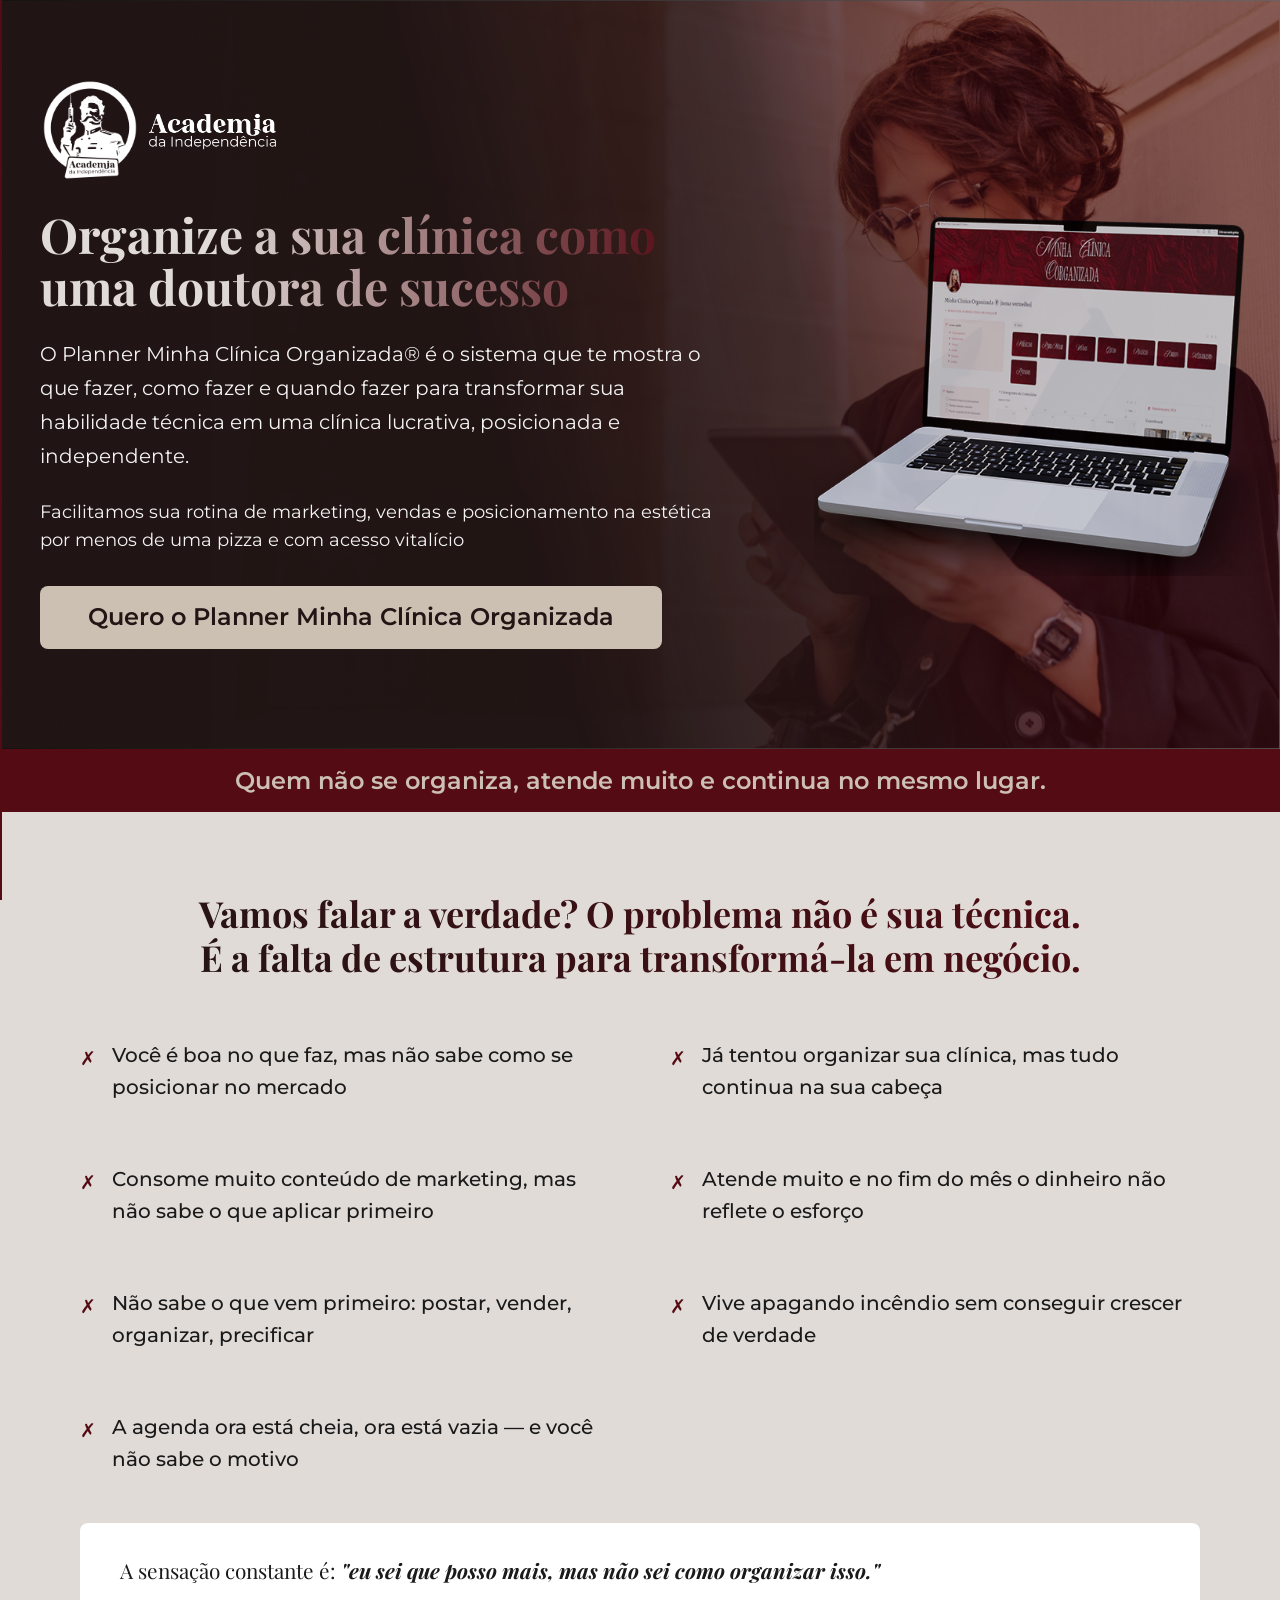
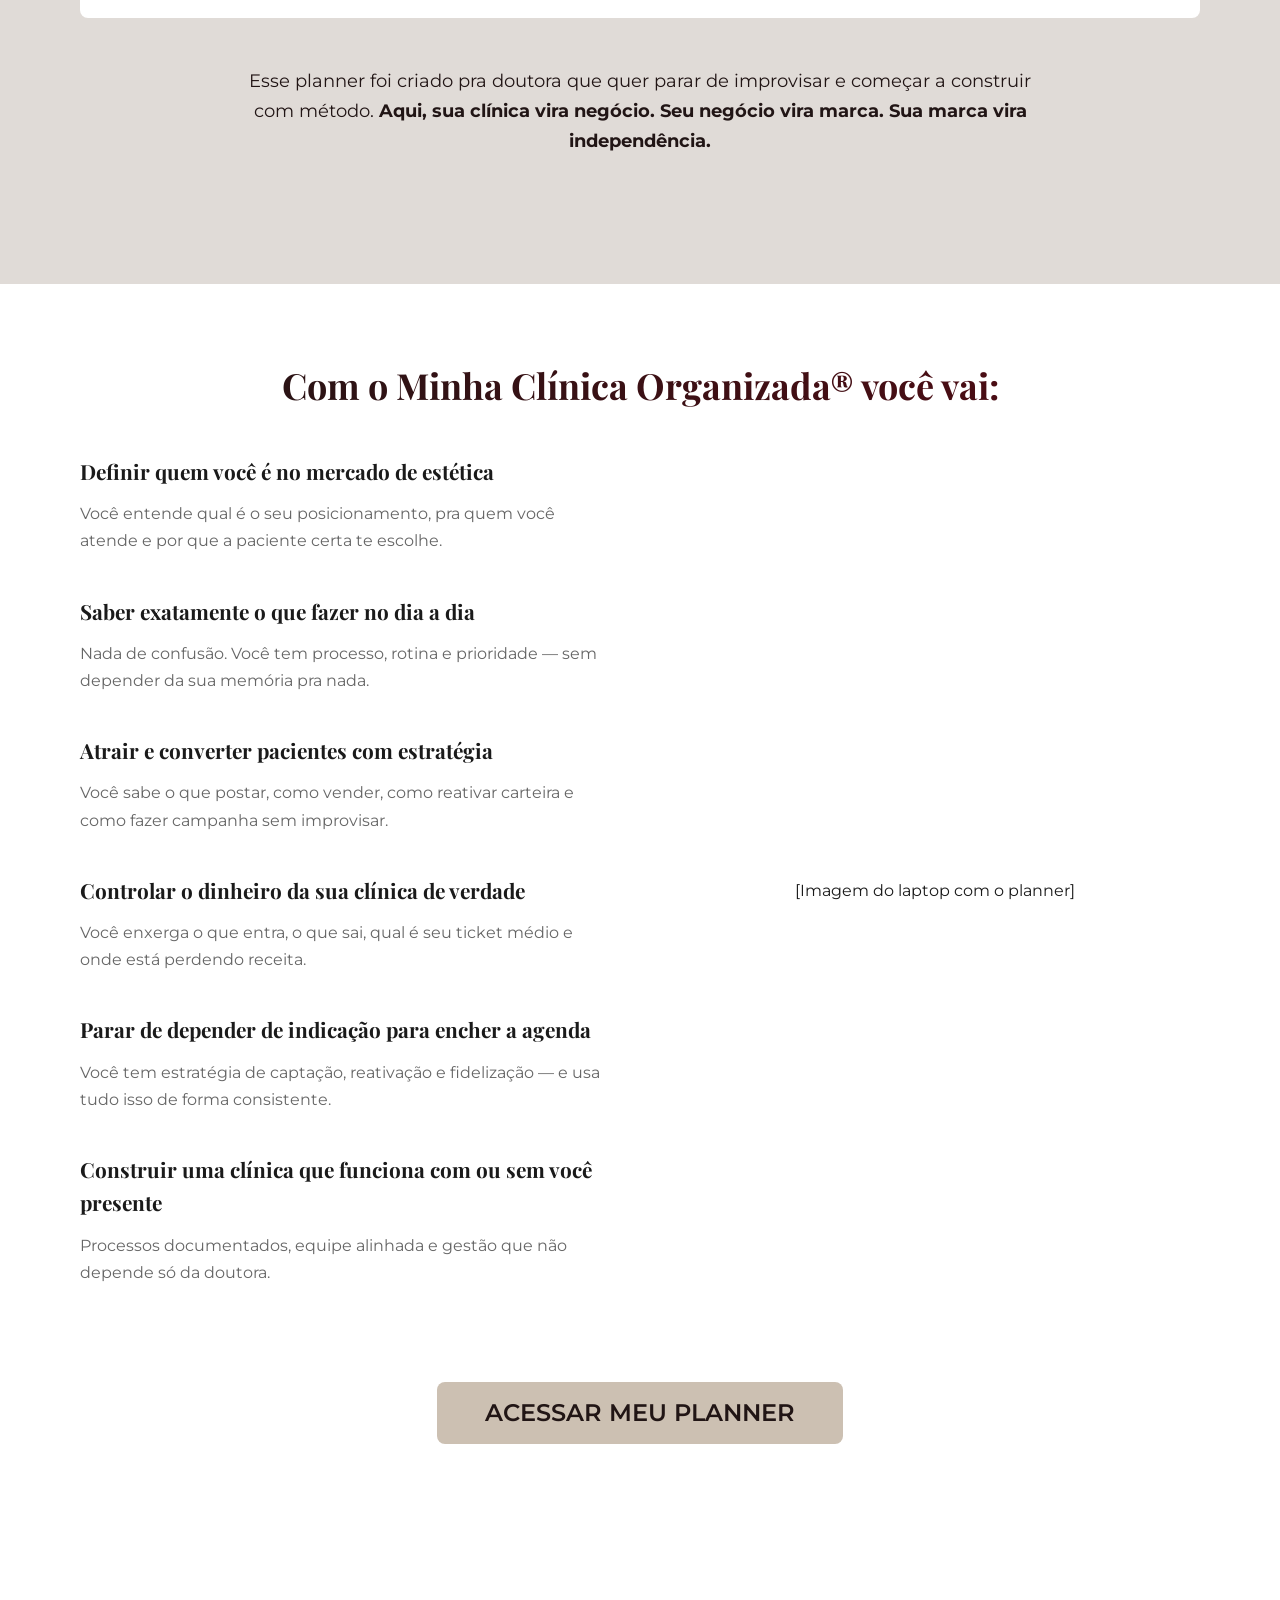
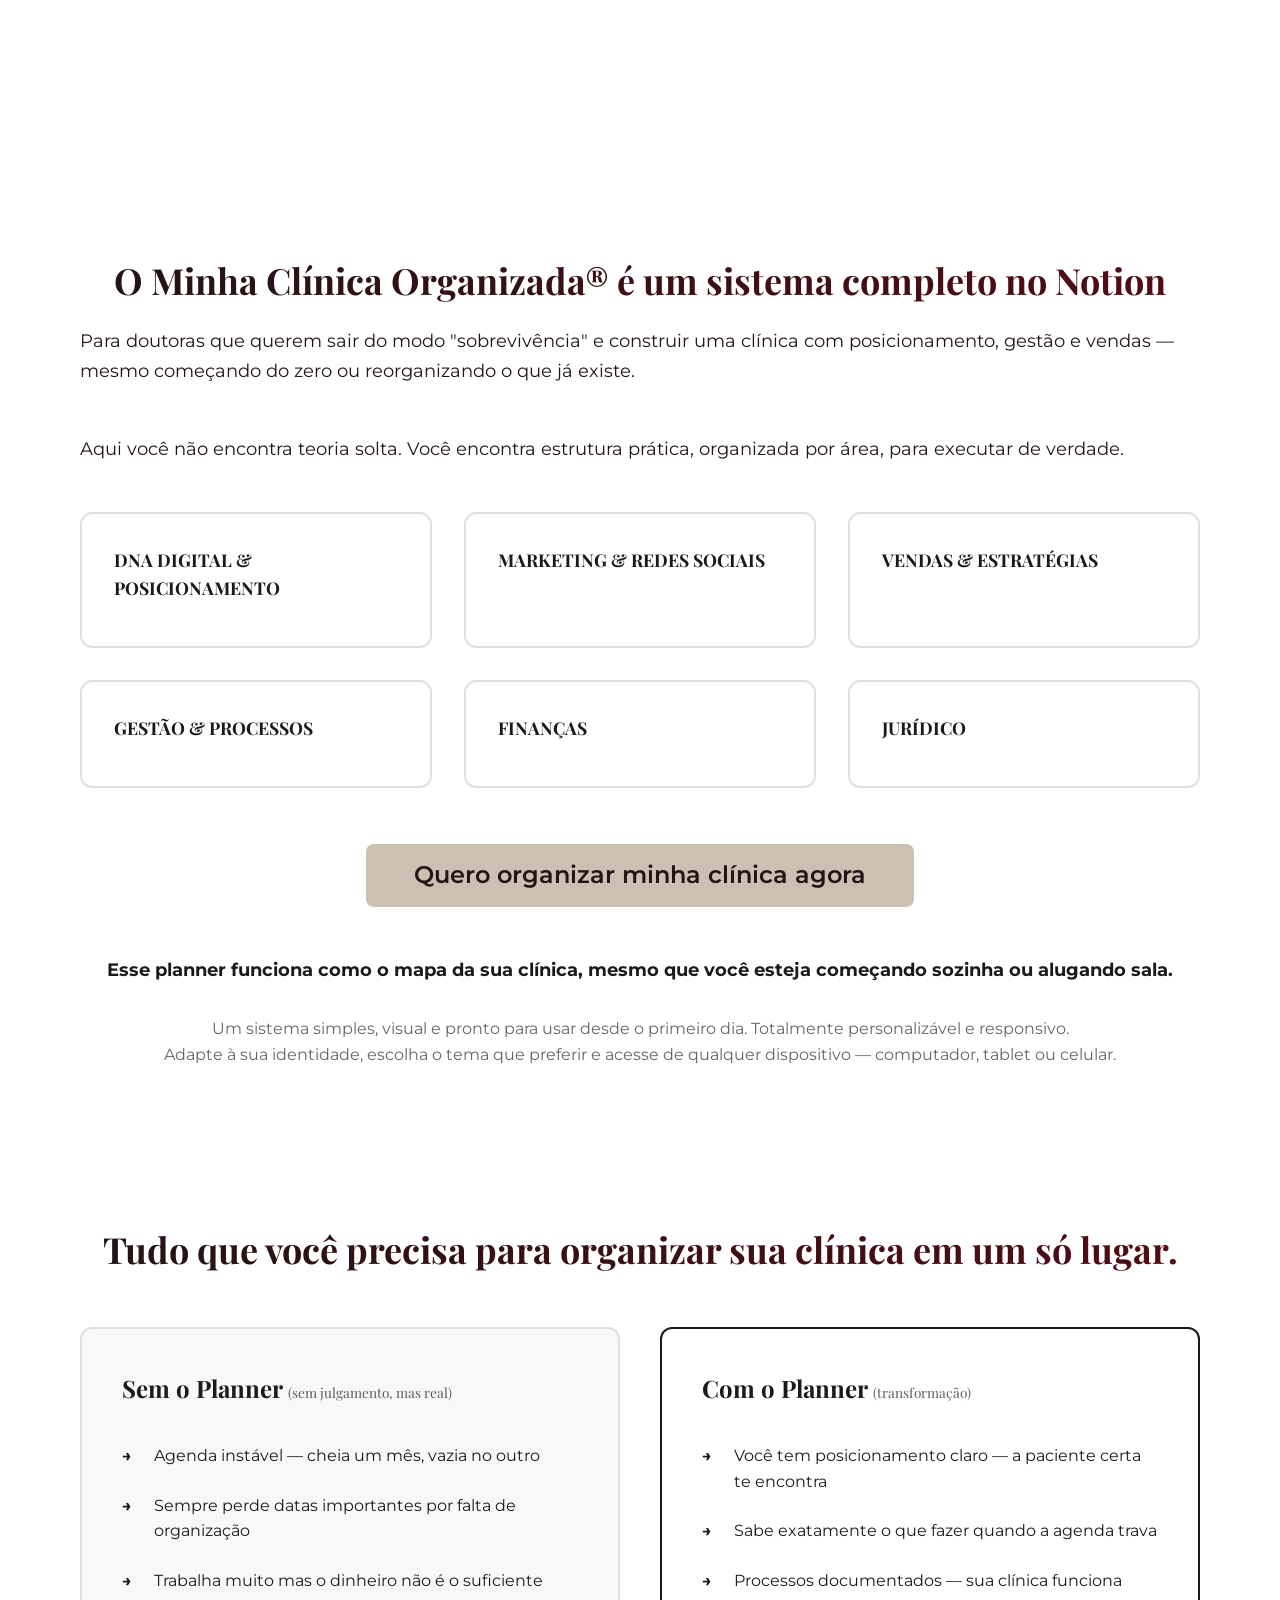
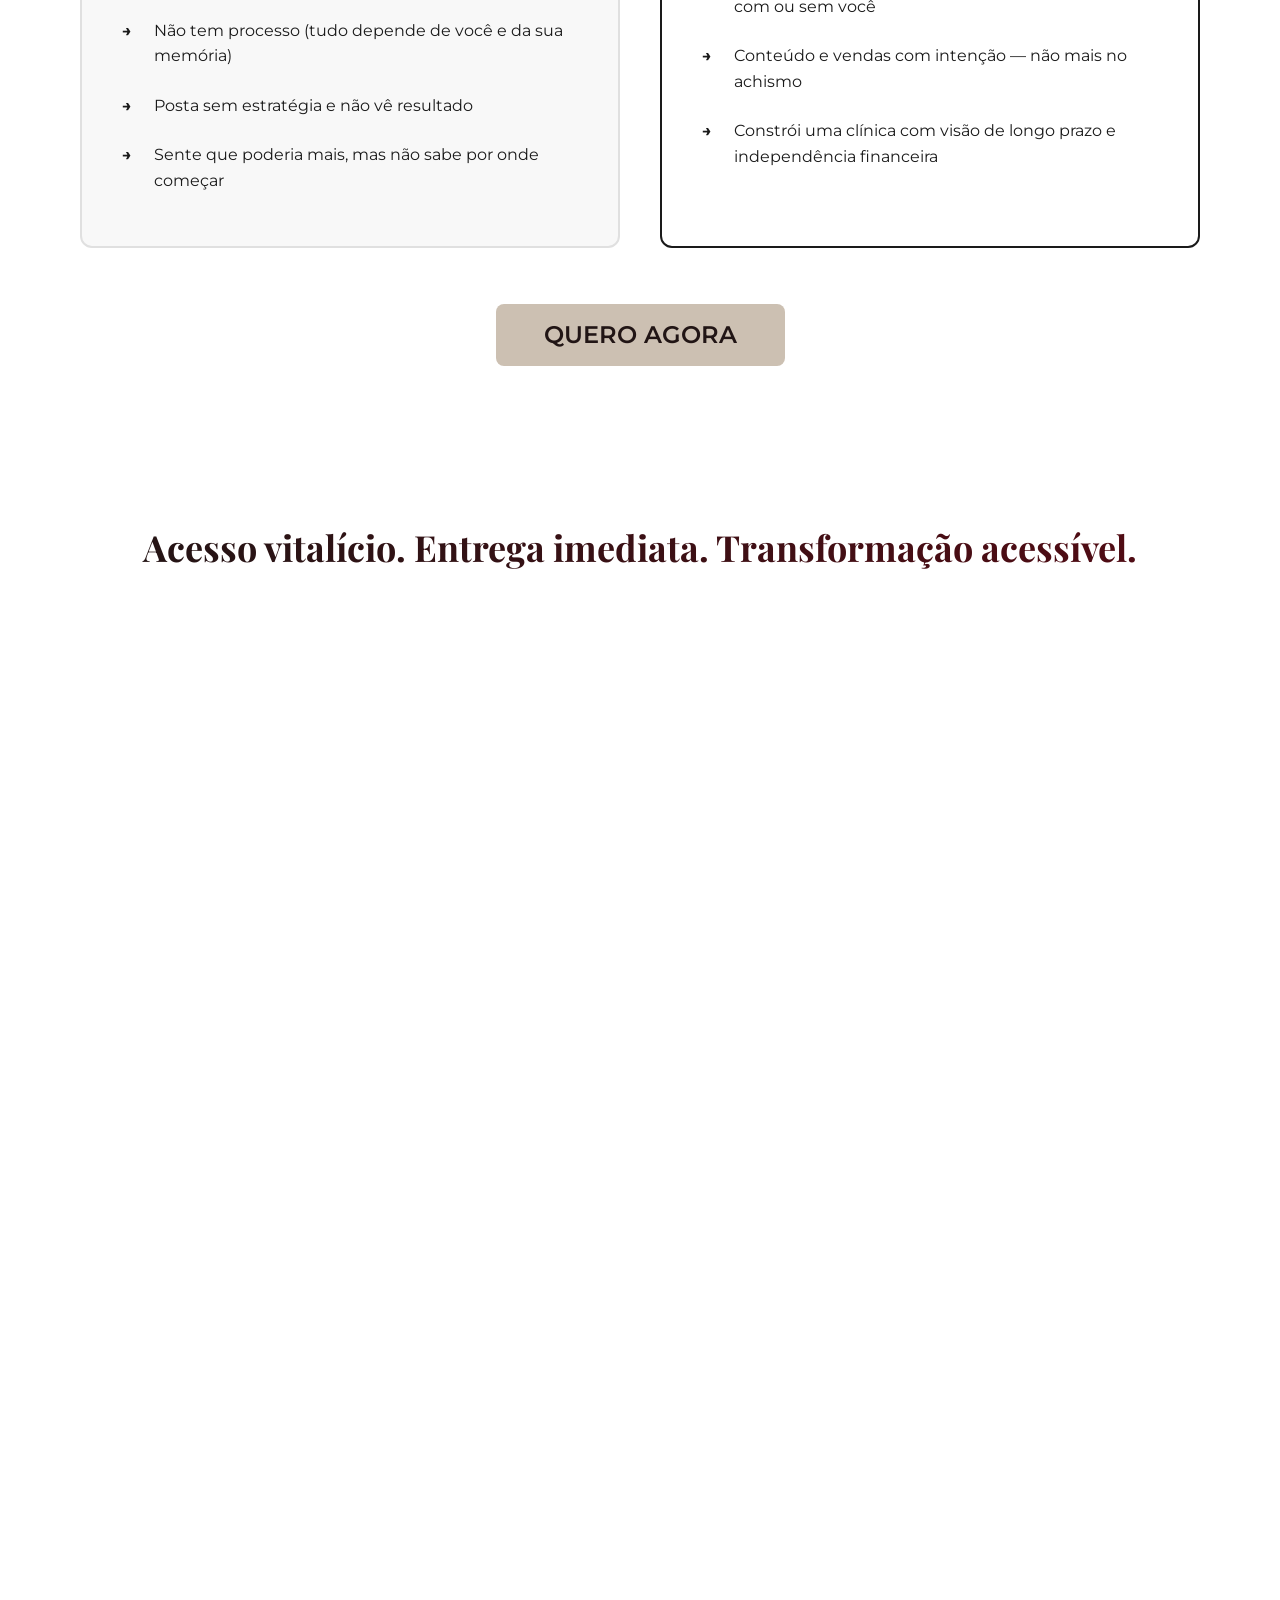
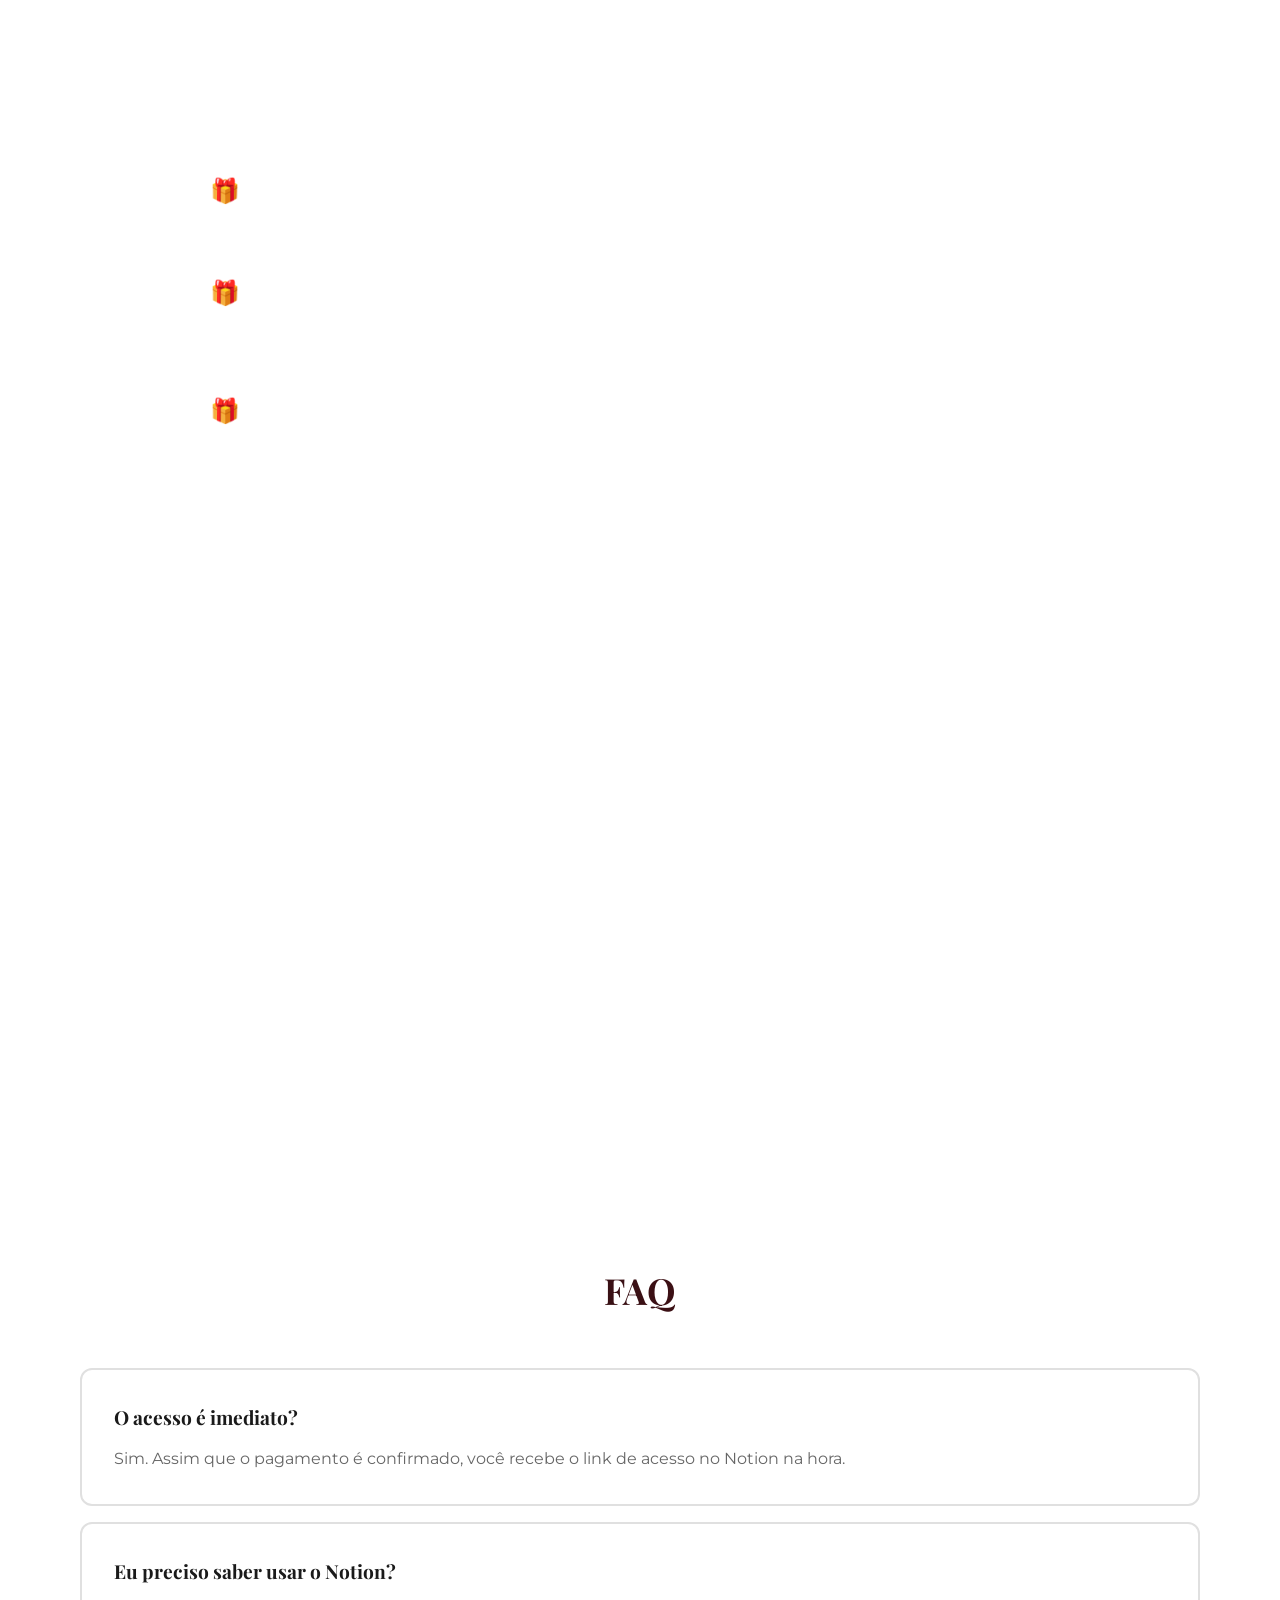
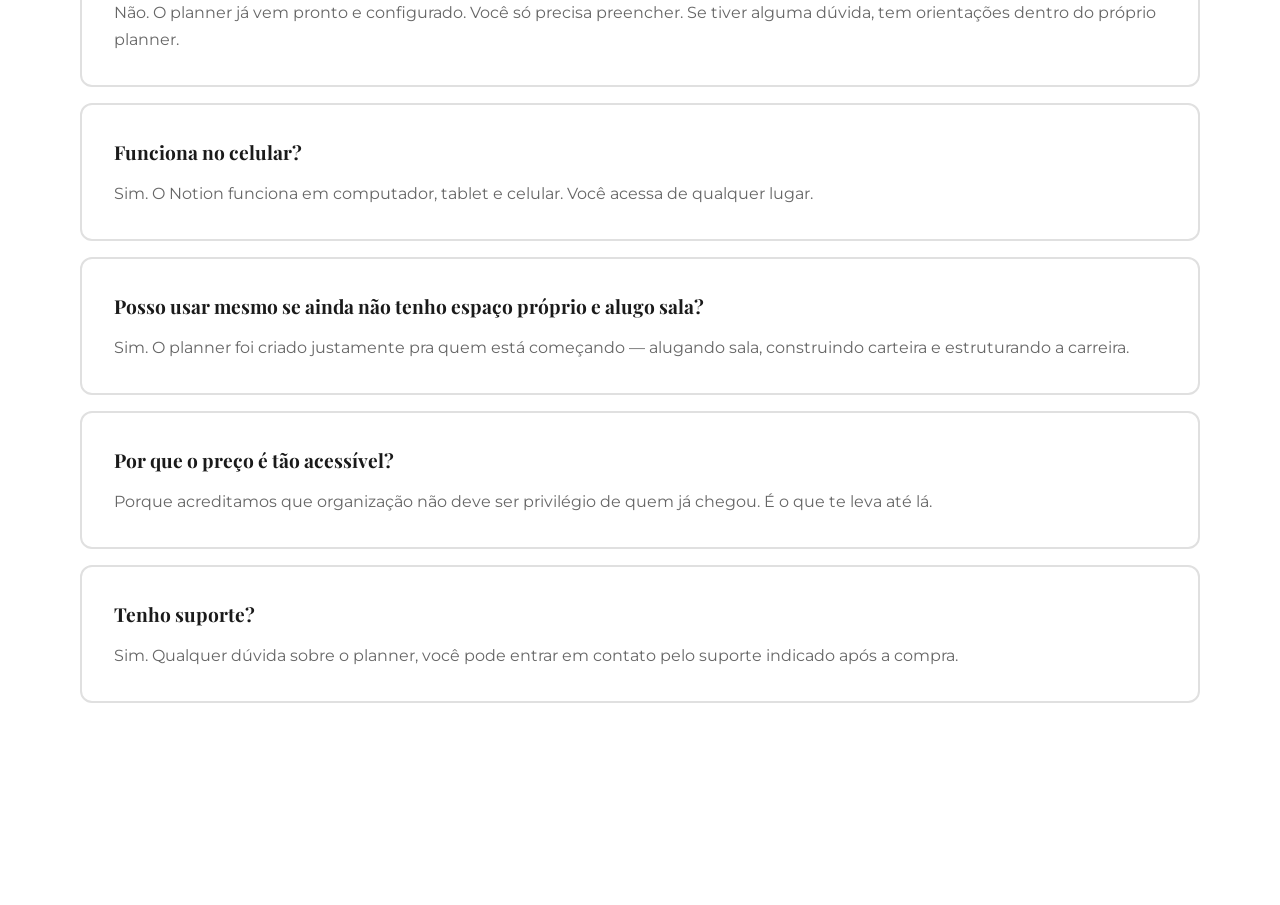
==== minha-clinica-organizada.html @ 472c1f89 "Add files via upload" ====
<!DOCTYPE html>
<html lang="pt-BR">

<head>
    <meta charset="UTF-8">
    <meta name="viewport" content="width=device-width, initial-scale=1.0">
    <title>Minha Clínica Organizada® | Planner Completo para Doutoras</title>
    <link rel="stylesheet" href="style.css">
    <link rel="preconnect" href="https://fonts.googleapis.com">
    <link rel="preconnect" href="https://fonts.gstatic.com" crossorigin>
    <link href="https://fonts.googleapis.com/css2?family=Playfair+Display:wght@400;700;900&family=Montserrat:wght@300;400;500;600;700&display=swap" rel="stylesheet">
</head>

<body>
    <section class="hero">
        <div class="hero-container">
            <div class="hero-content">
                <div class="logo">
                    <img src="assets/logo.png" alt="Academia da Independência" class="logo-image">
                    <img src="assets/logo-tipografia.png" alt="Academia da Independência" class="logo-text">
                </div>
                <h1>Organize a sua clínica como uma doutora de sucesso</h1>
                <p class="hero-subtitle" style:"color: var(--cream);">
                    O Planner Minha Clínica Organizada® é o sistema que te mostra o que fazer, como fazer e quando fazer para transformar sua habilidade técnica em uma clínica lucrativa, posicionada e independente.
                </p>
                <p class="hero-price">Facilitamos sua rotina de marketing, vendas e posicionamento na estética por menos de uma pizza e com acesso vitalício</p>
                <a href="#preco" class="cta-button">Quero o Planner Minha Clínica Organizada</a>
            </div>
            <div class="hero-image">
                <div class="image-placeholder">
                    <img src="assets/mockup-notebook.png" alt="notebook">
                </div>
            </div>
        </div>
    </section>

    <section class="truth-section">
        <h2>Quem não se organiza, atende muito e continua no mesmo lugar.</h2>
    </section>

    <!-- Problems Section -->
    <section class="problems-section">
        <div class="container">
            <h2 class="section-title">Vamos falar a verdade? O problema não é sua técnica. <br> É a falta de estrutura para transformá-la em negócio.</h2>

            <div class="problems-grid">
                <div class="problem-item">
                    <span class="problem-icon">✗</span>
                    <p class="problem-text">Você é boa no que faz, mas não sabe como se posicionar no mercado</p>
                </div>
                <div class="problem-item">
                    <span class="problem-icon">✗</span>
                    <p class="problem-text">Já tentou organizar sua clínica, mas tudo continua na sua cabeça</p>
                </div>
                <div class="problem-item">
                    <span class="problem-icon">✗</span>
                    <p class="problem-text">Consome muito conteúdo de marketing, mas não sabe o que aplicar primeiro</p>
                </div>
                <div class="problem-item">
                    <span class="problem-icon">✗</span>
                    <p class="problem-text">Atende muito e no fim do mês o dinheiro não reflete o esforço</p>
                </div>
                <div class="problem-item">
                    <span class="problem-icon">✗</span>
                    <p class="problem-text">Não sabe o que vem primeiro: postar, vender, organizar, precificar</p>
                </div>
                <div class="problem-item">
                    <span class="problem-icon">✗</span>
                    <p class="problem-text">Vive apagando incêndio sem conseguir crescer de verdade</p>
                </div>
                <div class="problem-item">
                    <span class="problem-icon">✗</span>
                    <p class="problem-text">A agenda ora está cheia, ora está vazia — e você não sabe o motivo</p>
                </div>
            </div>

            <div class="highlight-box">
                <p>A sensação constante é: <span class="highlight-text">"eu sei que posso mais, mas não sei como organizar isso."</span></p>
            </div>

            <p class="section-intro" style="margin-top: 48px; text-align: center; max-width: 800px; margin-left: auto; margin-right: auto;">
                Esse planner foi criado pra doutora que quer parar de improvisar e começar a construir com método. <strong>Aqui, sua clínica vira negócio. Seu negócio vira marca. Sua marca vira independência.</strong>
            </p>
        </div>
    </section>

    <!-- Benefits Section -->
    <section class="benefits-section">
        <div class="container">
            <h2 class="section-title">Com o Minha Clínica Organizada® você vai:</h2>

            <div class="benefits-grid">
                <div>
                    <div class="benefit-item">
                        <h3 class="benefit-title">Definir quem você é no mercado de estética</h3>
                        <p class="benefit-desc">Você entende qual é o seu posicionamento, pra quem você atende e por que a paciente certa te escolhe.</p>
                    </div>

                    <div class="benefit-item">
                        <h3 class="benefit-title">Saber exatamente o que fazer no dia a dia</h3>
                        <p class="benefit-desc">Nada de confusão. Você tem processo, rotina e prioridade — sem depender da sua memória pra nada.</p>
                    </div>

                    <div class="benefit-item">
                        <h3 class="benefit-title">Atrair e converter pacientes com estratégia</h3>
                        <p class="benefit-desc">Você sabe o que postar, como vender, como reativar carteira e como fazer campanha sem improvisar.</p>
                    </div>

                    <div class="benefit-item">
                        <h3 class="benefit-title">Controlar o dinheiro da sua clínica de verdade</h3>
                        <p class="benefit-desc">Você enxerga o que entra, o que sai, qual é seu ticket médio e onde está perdendo receita.</p>
                    </div>

                    <div class="benefit-item">
                        <h3 class="benefit-title">Parar de depender de indicação para encher a agenda</h3>
                        <p class="benefit-desc">Você tem estratégia de captação, reativação e fidelização — e usa tudo isso de forma consistente.</p>
                    </div>

                    <div class="benefit-item">
                        <h3 class="benefit-title">Construir uma clínica que funciona com ou sem você presente</h3>
                        <p class="benefit-desc">Processos documentados, equipe alinhada e gestão que não depende só da doutora.</p>
                    </div>
                </div>

                <div class="benefits-image">
                    <div class="image-placeholder">
                        [Imagem do laptop com o planner]
                    </div>
                </div>
            </div>

            <div style="text-align: center; margin-top: 56px;">
                <a href="#preco" class="cta-button">ACESSAR MEU PLANNER</a>
            </div>
        </div>
    </section>

    <!-- Quote Section -->
    <section class="quote-section">
        <h3><strong>Ideia sem organização não vira negócio. Vira frustração.</strong><br>Técnica sem posicionamento não vira autoridade. Vira commoditie.</h3>
    </section>

    <!-- System Section -->
    <section class="system-section">
        <div class="container">
            <h2 class="section-title">O Minha Clínica Organizada® é um sistema completo no Notion</h2>
            <p class="section-intro">
                Para doutoras que querem sair do modo "sobrevivência" e construir uma clínica com posicionamento, gestão e vendas — mesmo começando do zero ou reorganizando o que já existe.
            </p>
            <p class="section-intro">
                Aqui você não encontra teoria solta. Você encontra estrutura prática, organizada por área, para executar de verdade.
            </p>

            <div class="system-grid">
                <div class="system-card">
                    <h4>DNA DIGITAL & POSICIONAMENTO</h4>
                </div>
                <div class="system-card">
                    <h4>MARKETING & REDES SOCIAIS</h4>
                </div>
                <div class="system-card">
                    <h4>VENDAS & ESTRATÉGIAS</h4>
                </div>
                <div class="system-card">
                    <h4>GESTÃO & PROCESSOS</h4>
                </div>
                <div class="system-card">
                    <h4>FINANÇAS</h4>
                </div>
                <div class="system-card">
                    <h4>JURÍDICO</h4>
                </div>
            </div>

            <div style="text-align: center; margin-top: 56px;">
                <a href="#preco" class="cta-button">Quero organizar minha clínica agora</a>
            </div>

            <p style="text-align: center; margin-top: 48px; font-size: 1.1rem; line-height: 1.7;">
                <strong>Esse planner funciona como o mapa da sua clínica, mesmo que você esteja começando sozinha ou alugando sala.</strong>
            </p>

            <p style="text-align: center; margin-top: 32px; font-size: 1rem; color: var(--text-muted);">
                Um sistema simples, visual e pronto para usar desde o primeiro dia. Totalmente personalizável e responsivo.<br>
                Adapte à sua identidade, escolha o tema que preferir e acesse de qualquer dispositivo — computador, tablet ou celular.
            </p>
        </div>
    </section>

    <!-- Comparison Section -->
    <section class="comparison-section">
        <div class="container">
            <h2 class="section-title" style="text-align: center; margin-bottom: 56px;">Tudo que você precisa para organizar sua clínica em um só lugar.</h2>

            <div class="comparison-grid">
                <div class="comparison-card without">
                    <h3 class="comparison-title">Sem o Planner <small>(sem julgamento, mas real)</small></h3>
                    <ul class="comparison-list">
                        <li>Agenda instável — cheia um mês, vazia no outro</li>
                        <li>Sempre perde datas importantes por falta de organização</li>
                        <li>Trabalha muito mas o dinheiro não é o suficiente</li>
                        <li>Não tem processo (tudo depende de você e da sua memória)</li>
                        <li>Posta sem estratégia e não vê resultado</li>
                        <li>Sente que poderia mais, mas não sabe por onde começar</li>
                    </ul>
                </div>

                <div class="comparison-card with">
                    <h3 class="comparison-title">Com o Planner <small>(transformação)</small></h3>
                    <ul class="comparison-list">
                        <li>Você tem posicionamento claro — a paciente certa te encontra</li>
                        <li>Sabe exatamente o que fazer quando a agenda trava</li>
                        <li>Processos documentados — sua clínica funciona com ou sem você</li>
                        <li>Conteúdo e vendas com intenção — não mais no achismo</li>
                        <li>Constrói uma clínica com visão de longo prazo e independência financeira</li>
                    </ul>
                </div>
            </div>

            <div style="text-align: center; margin-top: 56px;">
                <a href="#preco" class="cta-button">QUERO AGORA</a>
            </div>
        </div>
    </section>

    <!-- Included Section -->
    <section class="included-section">
        <div class="container">
            <h2 class="section-title">Acesso vitalício. Entrega imediata. Transformação acessível.</h2>
            <p style="text-align: center; margin-bottom: 56px; font-size: 1.1rem; opacity: 0.95;">
                Com o Minha Clínica Organizada®, você leva um sistema completo no Notion para organizar sua clínica do zero — ou reorganizar o que já existe mas funciona no improviso — sem precisar fazer vários cursos ou usar mil ferramentas diferentes.
            </p>

            <div class="included-list">
                <div class="included-item">
                    <span class="included-check">✓</span>
                    <p class="included-text">Um método passo a passo para construir o DNA da sua marca como doutora</p>
                </div>
                <div class="included-item">
                    <span class="included-check">✓</span>
                    <p class="included-text">Estratégias de marketing e vendas específicas para clínicas de estética</p>
                </div>
                <div class="included-item">
                    <span class="included-check">✓</span>
                    <p class="included-text">Processo completo de atendimento — do primeiro contato ao pós-procedimento</p>
                </div>
                <div class="included-item">
                    <span class="included-check">✓</span>
                    <p class="included-text">Planejamento de conteúdo e campanhas sazonais com o calendário anual</p>
                </div>
                <div class="included-item">
                    <span class="included-check">✓</span>
                    <p class="included-text">Controle financeiro sem planilha complicada</p>
                </div>
                <div class="included-item">
                    <span class="included-check">✓</span>
                    <p class="included-text">Base de pacientes organizada para reativação e fidelização constante</p>
                </div>
                <div class="included-item">
                    <span class="included-check">✓</span>
                    <p class="included-text">Estrutura jurídica — documentos, licenças e termos que toda clínica precisa</p>
                </div>
                <div class="included-item">
                    <span class="included-check">✓</span>
                    <p class="included-text">Um sistema que te mostra o que fazer, como fazer e quando fazer</p>
                </div>
            </div>

            <div class="bonus-section">
                <h3 class="bonus-title">E ainda...</h3>
                <div class="included-list">
                    <div class="included-item">
                        <span class="included-check">🎁</span>
                        <p class="included-text"><strong>Bônus — Campanhas sazonais de vendas para clínicas</strong></p>
                    </div>
                    <div class="included-item">
                        <span class="included-check">🎁</span>
                        <p class="included-text"><strong>Bônus — Guia de Ações de Vendas para Clínica</strong> - estratégias prontas pra quando a agenda travar e você precisar de agendamento rápido.</p>
                    </div>
                    <div class="included-item">
                        <span class="included-check">🎁</span>
                        <p class="included-text"><strong>Bônus - Script de Vendas para Secretária</strong> - Como conduzir do atendimento ao agendamento e estratégias de follow up</p>
                    </div>
                </div>
            </div>

            <p style="text-align: center; margin-top: 56px; font-size: 1.2rem; font-weight: 600;">
                Tudo isso por menos do que um procedimento que você realiza toda semana.
            </p>
        </div>
    </section>

    <!-- Pricing Section -->
    <section class="pricing-section" id="preco">
        <div class="container">
            <p class="price-old">De R$597</p>
            <div class="price-installment">Por apenas</div>
            <div class="price-new">12x de R$6,41</div>
            <div class="price-installment">ou R$77,00 à vista</div>

            <a href="#" class="cta-button" style="background: white; color: var(--rose); border-color: white;">→ Quero organizar minha clínica agora</a>

            <p class="price-note">Sem mensalidade. Acesso imediato.</p>
        </div>
    </section>

    <!-- FAQ Section -->
    <section class="faq-section">
        <div class="container">
            <h2 class="section-title" style="text-align: center; margin-bottom: 56px;">FAQ</h2>

            <div class="faq-item">
                <h4 class="faq-question">O acesso é imediato?</h4>
                <p class="faq-answer">Sim. Assim que o pagamento é confirmado, você recebe o link de acesso no Notion na hora.</p>
            </div>

            <div class="faq-item">
                <h4 class="faq-question">Eu preciso saber usar o Notion?</h4>
                <p class="faq-answer">Não. O planner já vem pronto e configurado. Você só precisa preencher. Se tiver alguma dúvida, tem orientações dentro do próprio planner.</p>
            </div>

            <div class="faq-item">
                <h4 class="faq-question">Funciona no celular?</h4>
                <p class="faq-answer">Sim. O Notion funciona em computador, tablet e celular. Você acessa de qualquer lugar.</p>
            </div>

            <div class="faq-item">
                <h4 class="faq-question">Posso usar mesmo se ainda não tenho espaço próprio e alugo sala?</h4>
                <p class="faq-answer">Sim. O planner foi criado justamente pra quem está começando — alugando sala, construindo carteira e estruturando a carreira.</p>
            </div>

            <div class="faq-item">
                <h4 class="faq-question">Por que o preço é tão acessível?</h4>
                <p class="faq-answer">Porque acreditamos que organização não deve ser privilégio de quem já chegou. É o que te leva até lá.</p>
            </div>

            <div class="faq-item">
                <h4 class="faq-question">Tenho suporte?</h4>
                <p class="faq-answer">Sim. Qualquer dúvida sobre o planner, você pode entrar em contato pelo suporte indicado após a compra.</p>
            </div>
        </div>
    </section>

    <!-- Footer -->
    <footer>
        <p>Minha Clínica Organizada® © 2025 | Todos os direitos reservados</p>
    </footer>
</body>

</html>
---- style.css ----
:root {
  --preto-fundo: #211515;
  --bordo: #540b14;
  --white: #e0dbd7;
  --bege: #ccc0b2;
  --text-dark: #1a1a1a;
  --text-muted: #666;
  --serif: "Playfair Display", serif;
  --sans: "Montserrat", sans-serif;
}
* * {
  margin: 0;
  padding: 0;
  box-sizing: border-box;
}

body {
  font-family: var(--sans);
  color: var(--text-dark);
  line-height: 1.6;
  overflow-x: hidden;
}

.container {
  max-width: 1200px;
  margin: 0 auto;
  padding: 0 40px;
}

/* Hero Section */
.hero {
  background: url(assets/hero.png);
  background-size: cover;
  background-position: right center;
  color: white;
  padding: 80px 40px 100px;
  position: relative;
}

.hero-container {
  max-width: 1200px;
  margin: 0 auto;
  display: grid;
  grid-template-columns: 1.5fr 1fr;
  gap: 60px;
  align-items: center;
}

.logo img {
  height: auto;
  margin-bottom: 20px;
}

.logo-image {
  max-width: clamp(75px, 20%, 100px);
  height: auto;
}

.logo-text {
  max-width: clamp(100px, 20%, 175px);
  height: auto;
}

.hero-content h1 {
  font-family: var(--serif);
  color: var(--white);
  font-size: clamp(2rem, 5vw, 3rem);
  line-height: 1.1;
  margin-bottom: 24px;
  font-weight: 700;

  background: linear-gradient(90deg, #e0dbd7 26%, #540b14 93%);
  -webkit-background-clip: text;
  -webkit-text-fill-color: transparent;
  background-clip: text;
}

.hero-subtitle {
  font-size: 1.25rem;
  line-height: 1.7;
  margin-bottom: 25px;
  opacity: 0.95;
}

.hero-price {
  font-family: var(--sans);
  font-size: 1.1rem;
  margin-bottom: 32px;
  opacity: 0.95;
}

.cta-button {
  display: inline-block;
  background: var(--bege);
  color: var(--preto-fundo);
  padding: 12px 48px;
  border-radius: 8px;
  font-size: clamp(1.25rem, 4vw, 1.5rem);
  font-weight: 600;
  text-decoration: none;
  transition: all 0.3s;
  border: 2px;
}

/*.cta-button:hover {
  background: var(--preto-fundo);
  border-color: var(--white);
  transform: translateY(-2px);
}*/

.hero-image {
  display: flex;
  justify-content: center;
  align-items: center;
}

.hero-image img {
  max-width: 100%;
  height: auto;
  margin-left: 30px;
  border-radius: 12px;
}

/* Truth Section */
.truth-section {
  background: var(--bordo);
  padding: 15px 15px;
  text-align: center;
}

.truth-section h2 {
  font-family: var(--sans);
  color: var(--bege);
  font-size: 1.5rem;
  font-weight: 600;
  max-width: 900px;
  margin: 0 auto;
  line-height: 1.4;
}

/* Problems Section */
.problems-section {
  background: var(--white);
  padding: 80px 40px;
}

.section-title {
  font-family: var(--serif);
  font-size: clamp(1.8rem, 4vw, 2.25rem);
  line-height: 1.2;
  margin-bottom: 24px;
  font-weight: 700;
  text-align: center;

  background: linear-gradient(45deg, #211515 0%, #540b14 100%);
  -webkit-background-clip: text;
  -webkit-text-fill-color: transparent;
  background-clip: text;
}

.section-intro {
  font-size: 1.1rem;
  line-height: 1.7;
  margin-bottom: 48px;
  color: var(--preto-fundo);
}

.problems-grid {
  display: grid;
  grid-template-columns: 1fr 1fr;
  gap: 60px;
  margin-top: 60px;
  /*margin-bottom: 40px;*/
}

.problems-grid::after {
  content: "";
  position: absolute;
  left: 0;
  top: 0;
  bottom: 0;
  width: 2px;
  background: #540b14;
}

.problem-item {
  display: flex;
  gap: 16px;
  align-items: flex-start;
}

.problem-icon {
  color: var(--bordo);
  font-size: 1.2rem;
  flex-shrink: 0;
  margin-top: 4px;
}

.problem-text {
  font-size: 1.25rem;
  font-weight: 500;
  line-height: 1.6;
  color: var(--text-dark);
}

.highlight-box {
  background: white;
  border-left: 4px solid var(--rose);
  padding: 32px 40px;
  margin-top: 48px;
  border-radius: 8px;
}

.highlight-box p {
  font-family: var(--serif);
  font-size: 1.3rem;
  line-height: 1.5;
  color: var(--text-dark);
}

.highlight-text {
  font-style: italic;
  font-weight: 700;
}

/* Benefits Section */
.benefits-section {
  padding: 80px 40px;
  background: white;
}

.benefits-grid {
  display: grid;
  grid-template-columns: 1fr 1fr;
  gap: 60px;
  align-items: center;
  margin-top: 48px;
}

.benefit-item {
  margin-bottom: 40px;
}

.benefit-title {
  font-family: var(--serif);
  font-size: 1.3rem;
  font-weight: 700;
  margin-bottom: 12px;
  color: var(--text-dark);
}

.benefit-desc {
  font-size: 1rem;
  line-height: 1.7;
  color: var(--text-muted);
}

.benefits-image {
  display: flex;
  justify-content: center;
  align-items: center;
}

.benefits-image img {
  max-width: 100%;
  height: auto;
  border-radius: 12px;
  box-shadow: 0 20px 60px rgba(0, 0, 0, 0.1);
}

/* Quote Section */
.quote-section {
  background: var(--burgundy);
  color: white;
  padding: 60px 40px;
  text-align: center;
}

.quote-section h3 {
  font-family: var(--serif);
  font-size: clamp(1.5rem, 3vw, 2rem);
  line-height: 1.4;
  max-width: 900px;
  margin: 0 auto;
  font-weight: 400;
}

.quote-section h3 strong {
  font-weight: 700;
}

/* System Section */
.system-section {
  padding: 80px 40px;
  background: var(--cream);
}

.system-grid {
  display: grid;
  grid-template-columns: repeat(3, 1fr);
  gap: 32px;
  margin-top: 48px;
}

.system-card {
  background: white;
  padding: 32px;
  border-radius: 12px;
  border: 2px solid #e0e0e0;
  transition: all 0.3s;
}

.system-card:hover {
  border-color: var(--rose);
  transform: translateY(-4px);
  box-shadow: 0 12px 40px rgba(139, 46, 58, 0.1);
}

.system-card h4 {
  font-family: var(--serif);
  font-size: 1.1rem;
  margin-bottom: 12px;
  color: var(--rose);
  font-weight: 700;
}

/* Comparison Section */
.comparison-section {
  padding: 80px 40px;
  background: white;
}

.comparison-grid {
  display: grid;
  grid-template-columns: 1fr 1fr;
  gap: 40px;
  margin-top: 48px;
}

.comparison-card {
  padding: 40px;
  border-radius: 12px;
  border: 2px solid #e0e0e0;
}

.comparison-card.without {
  background: #f8f8f8;
}

.comparison-card.with {
  background: white;
  border-color: var(--rose);
}

.comparison-title {
  font-family: var(--serif);
  font-size: 1.5rem;
  margin-bottom: 24px;
  font-weight: 700;
}

.comparison-title small {
  font-size: 0.85rem;
  opacity: 0.7;
  font-weight: 400;
}

.comparison-list {
  list-style: none;
}

.comparison-list li {
  padding: 12px 0;
  padding-left: 32px;
  position: relative;
  line-height: 1.6;
}

.comparison-list li::before {
  content: "→";
  position: absolute;
  left: 0;
  color: var(--rose);
  font-weight: 700;
}

/* Included Section */
.included-section {
  padding: 80px 40px;
  background: var(--burgundy);
  color: white;
}

.included-section .section-title {
  color: white;
  text-align: center;
  margin-bottom: 56px;
}

.included-list {
  max-width: 900px;
  margin: 0 auto;
}

.included-item {
  display: flex;
  gap: 20px;
  align-items: flex-start;
  margin-bottom: 24px;
  padding: 20px;
  background: rgba(255, 255, 255, 0.05);
  border-radius: 8px;
}

.included-check {
  color: var(--rose);
  font-size: 1.5rem;
  flex-shrink: 0;
}

.included-text {
  font-size: 1.05rem;
  line-height: 1.6;
}

.bonus-section {
  margin-top: 56px;
  padding-top: 56px;
  border-top: 1px solid rgba(255, 255, 255, 0.2);
}

.bonus-title {
  font-family: var(--serif);
  font-size: 1.8rem;
  margin-bottom: 32px;
  text-align: center;
}

/* Pricing Section */
.pricing-section {
  padding: 80px 40px;
  background: var(--rose);
  color: white;
  text-align: center;
}

.price-old {
  font-size: 1.2rem;
  text-decoration: line-through;
  opacity: 0.7;
  margin-bottom: 16px;
}

.price-new {
  font-family: var(--serif);
  font-size: 3rem;
  font-weight: 900;
  margin-bottom: 16px;
}

.price-installment {
  font-size: 1.3rem;
  margin-bottom: 40px;
  opacity: 0.95;
}

.price-note {
  font-size: 0.95rem;
  opacity: 0.8;
  margin-top: 24px;
}

/* FAQ Section */
.faq-section {
  padding: 80px 40px;
  background: var(--cream);
}

.faq-item {
  background: white;
  padding: 32px;
  margin-bottom: 16px;
  border-radius: 12px;
  border: 2px solid #e0e0e0;
}

.faq-question {
  font-family: var(--serif);
  font-size: 1.2rem;
  font-weight: 700;
  margin-bottom: 12px;
  color: var(--rose);
}

.faq-answer {
  font-size: 1rem;
  line-height: 1.7;
  color: var(--text-muted);
}

/* Footer */
footer {
  background: var(--burgundy);
  color: white;
  padding: 40px;
  text-align: center;
  opacity: 0.8;
}

/* Responsive */
@media (max-width: 968px) {
  .hero {
    background-position: center center;
  }

  .hero-container,
  .problems-grid,
  .benefits-grid,
  .comparison-grid {
    grid-template-columns: 1fr;
  }

  .system-grid {
    grid-template-columns: 1fr;
  }

  .container {
    padding: 0 20px;
  }

  .hero,
  .problems-section,
  .benefits-section,
  .system-section,
  .comparison-section,
  .included-section,
  .pricing-section,
  .faq-section {
    padding: 60px 20px;
  }

  .truth-section,
  .quote-section {
    padding: 15px 15px;
  }
}
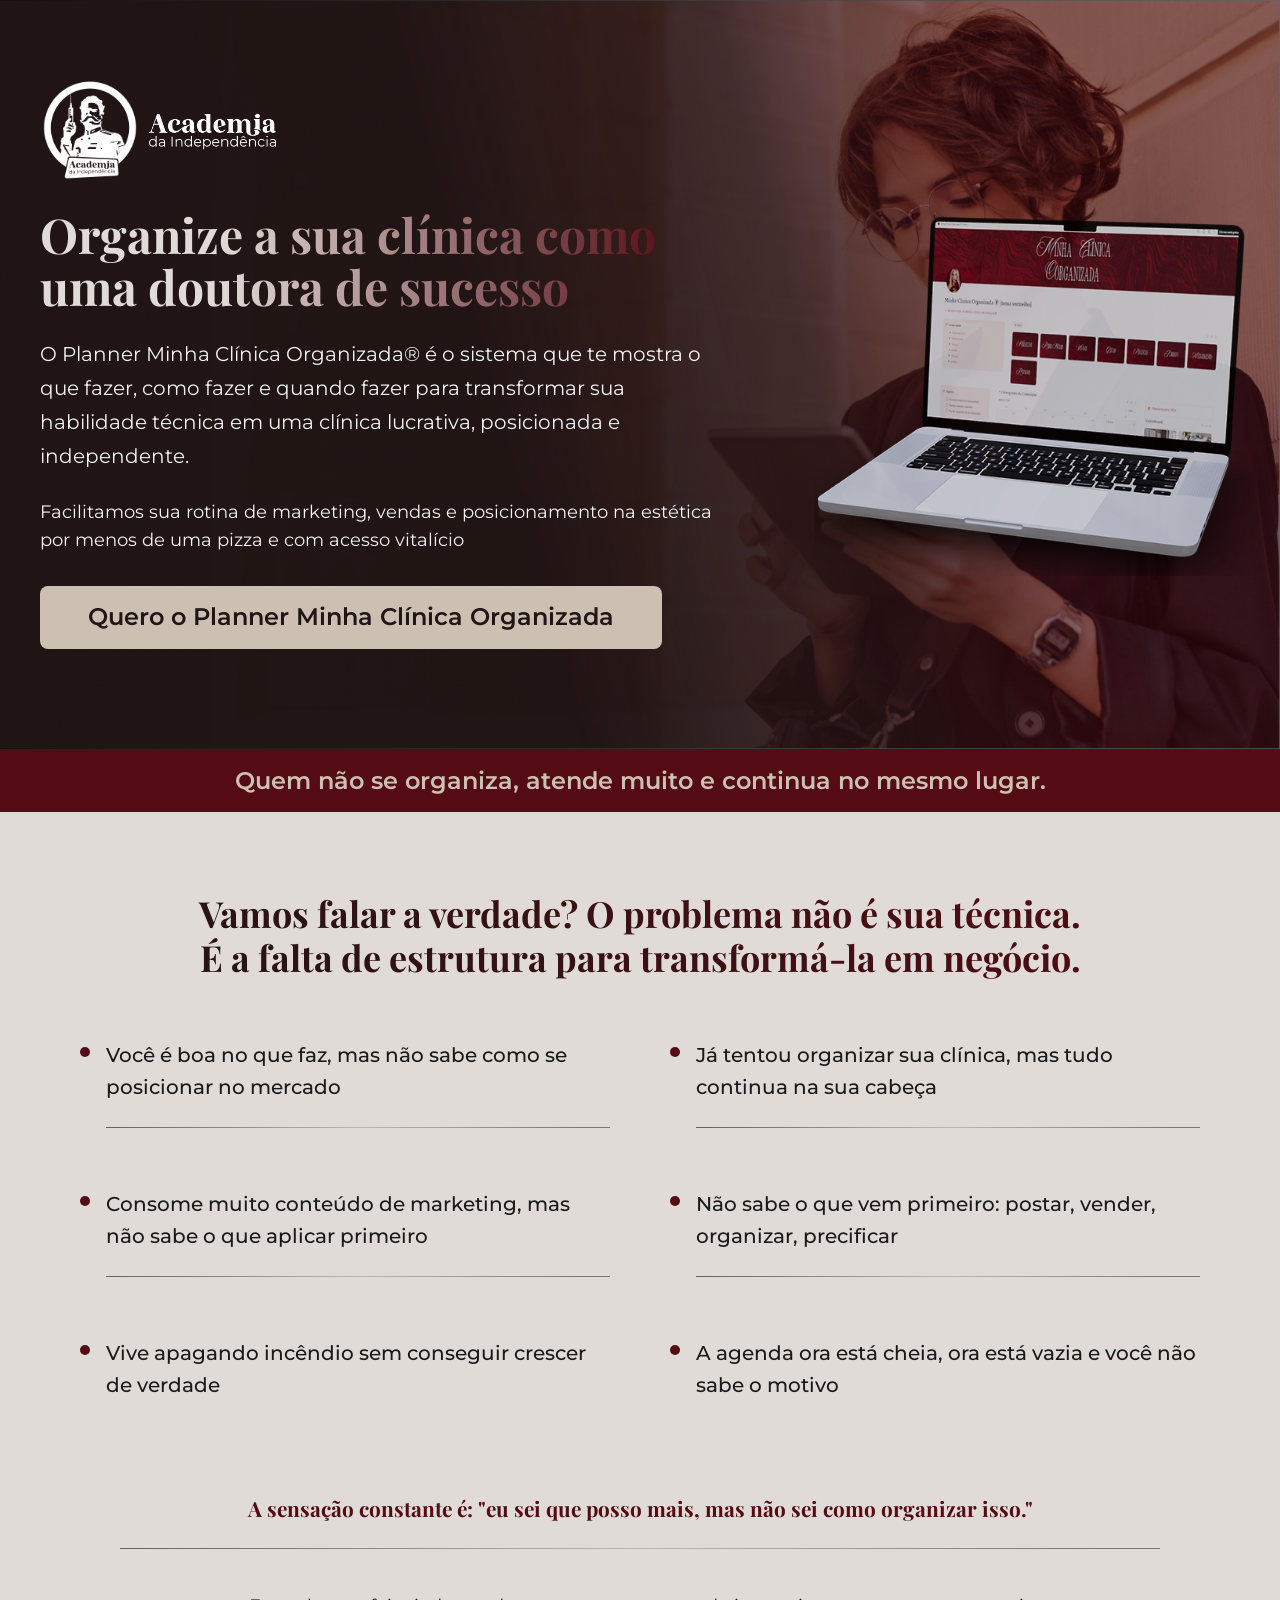
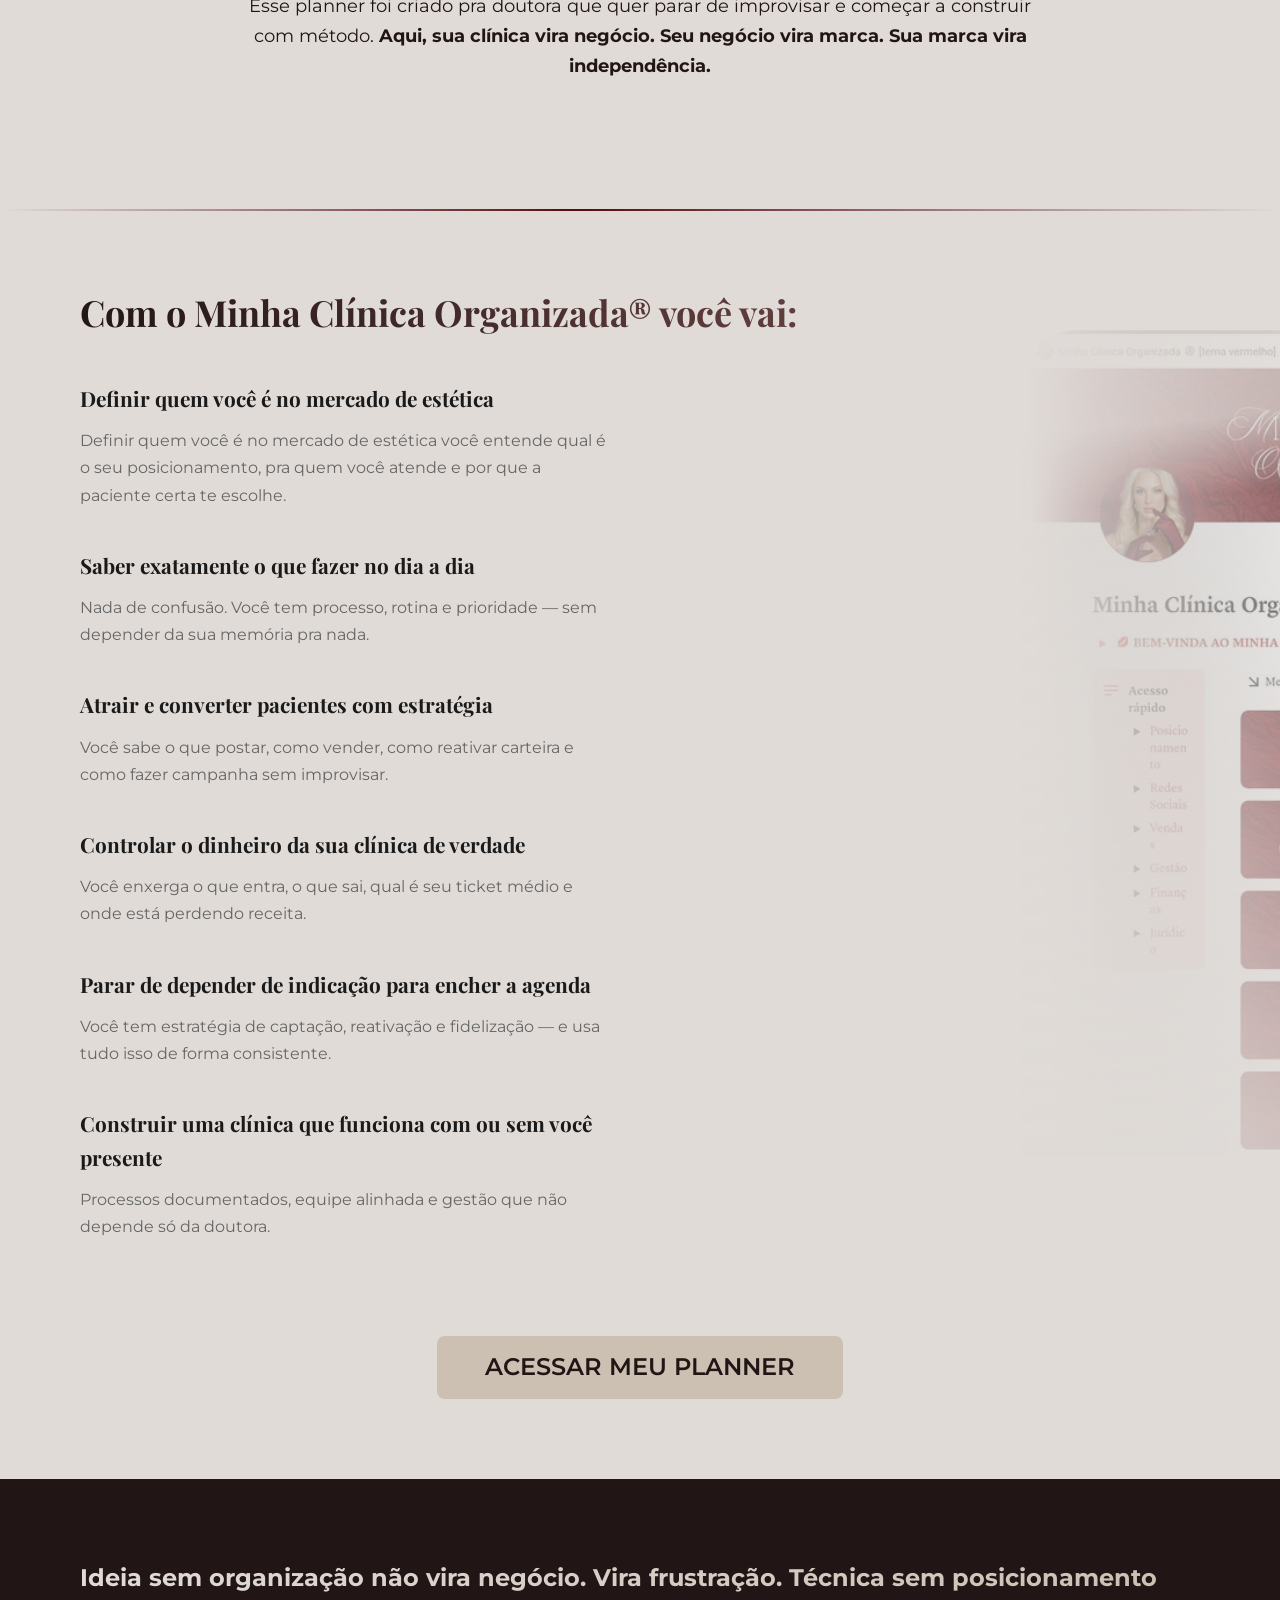
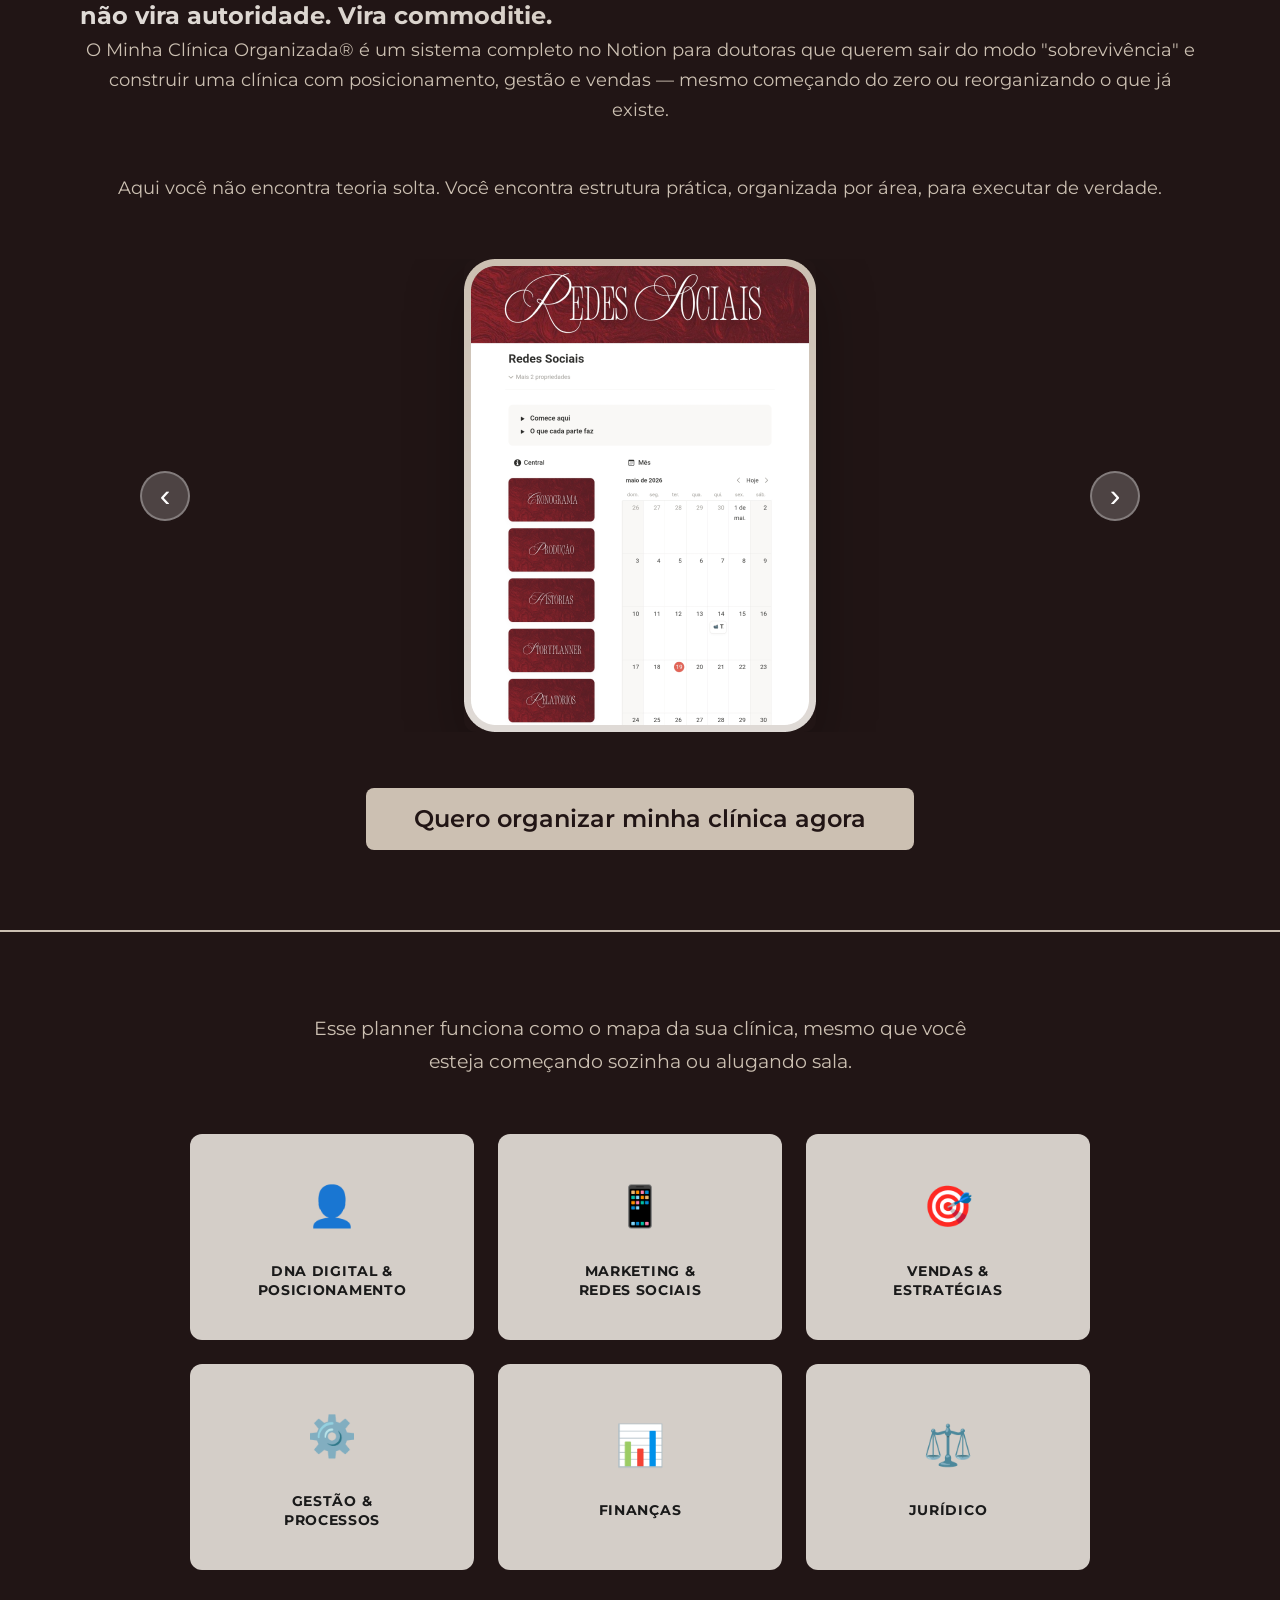
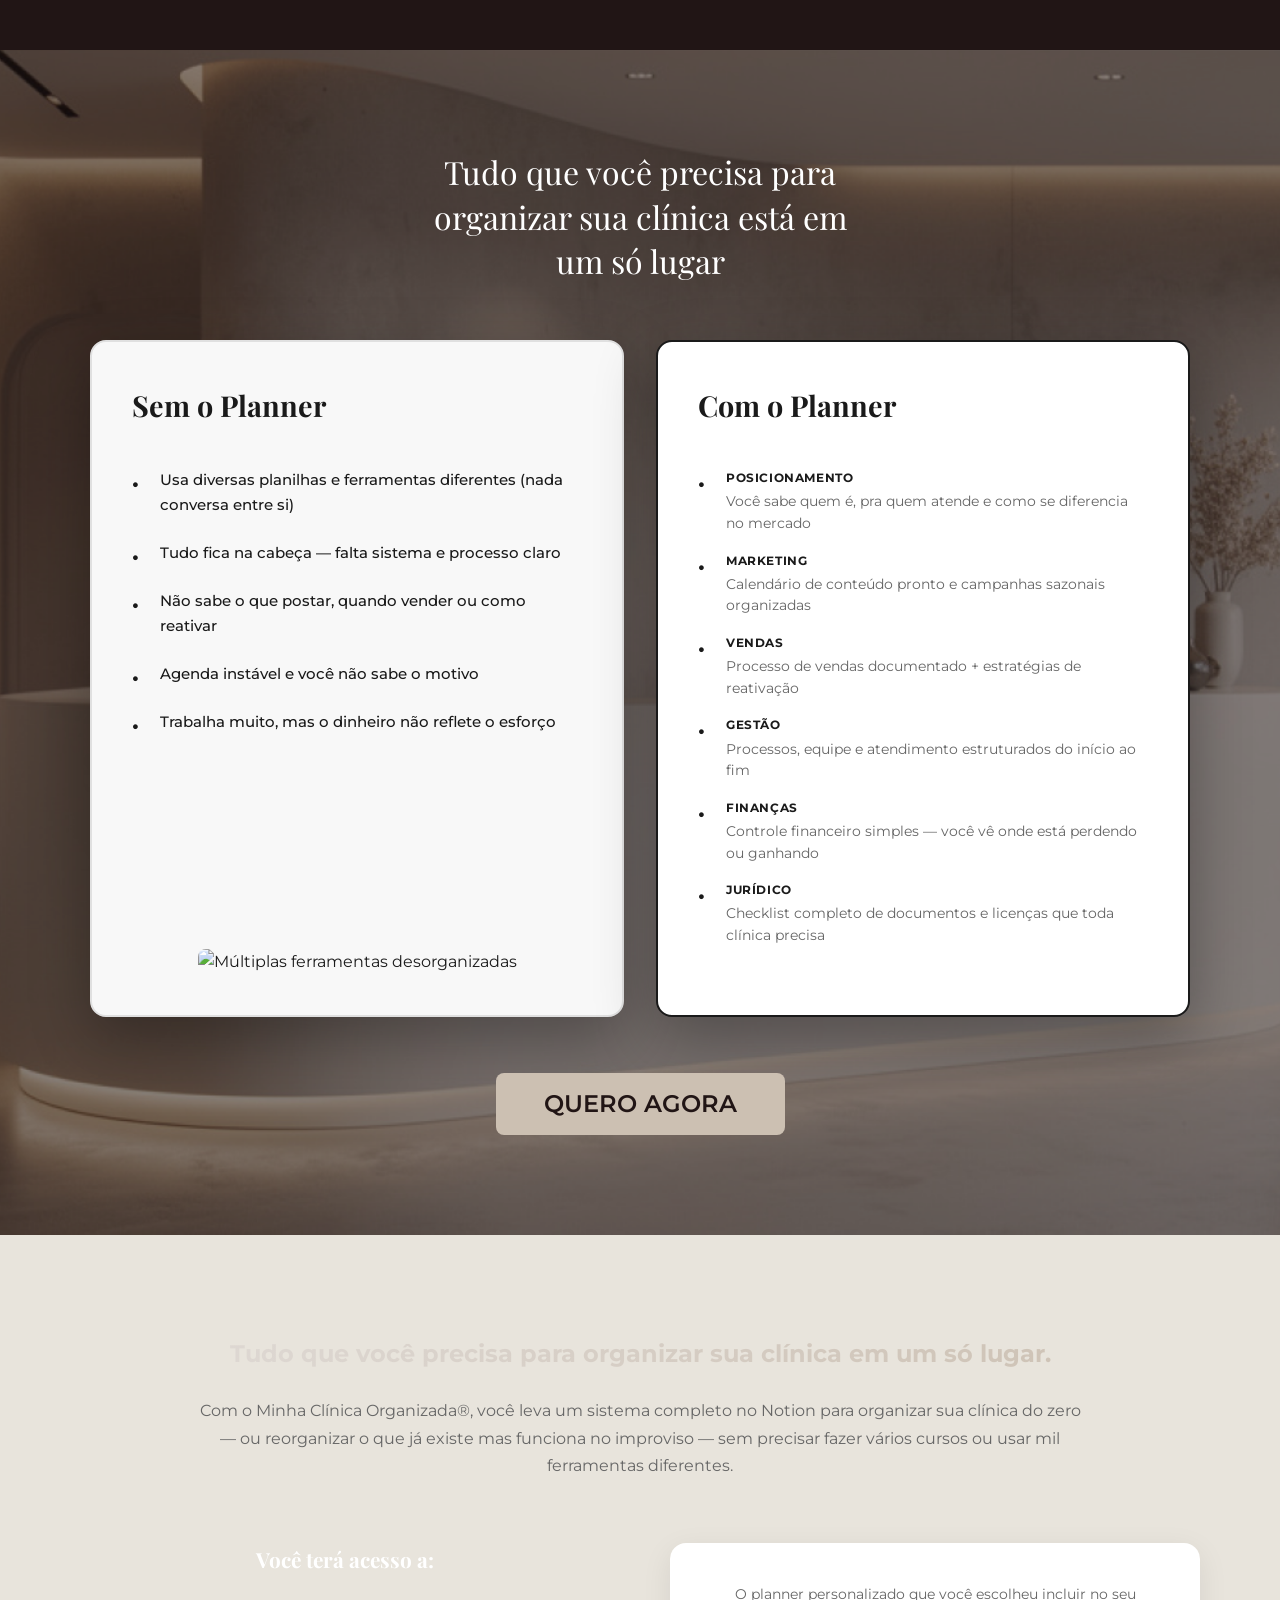
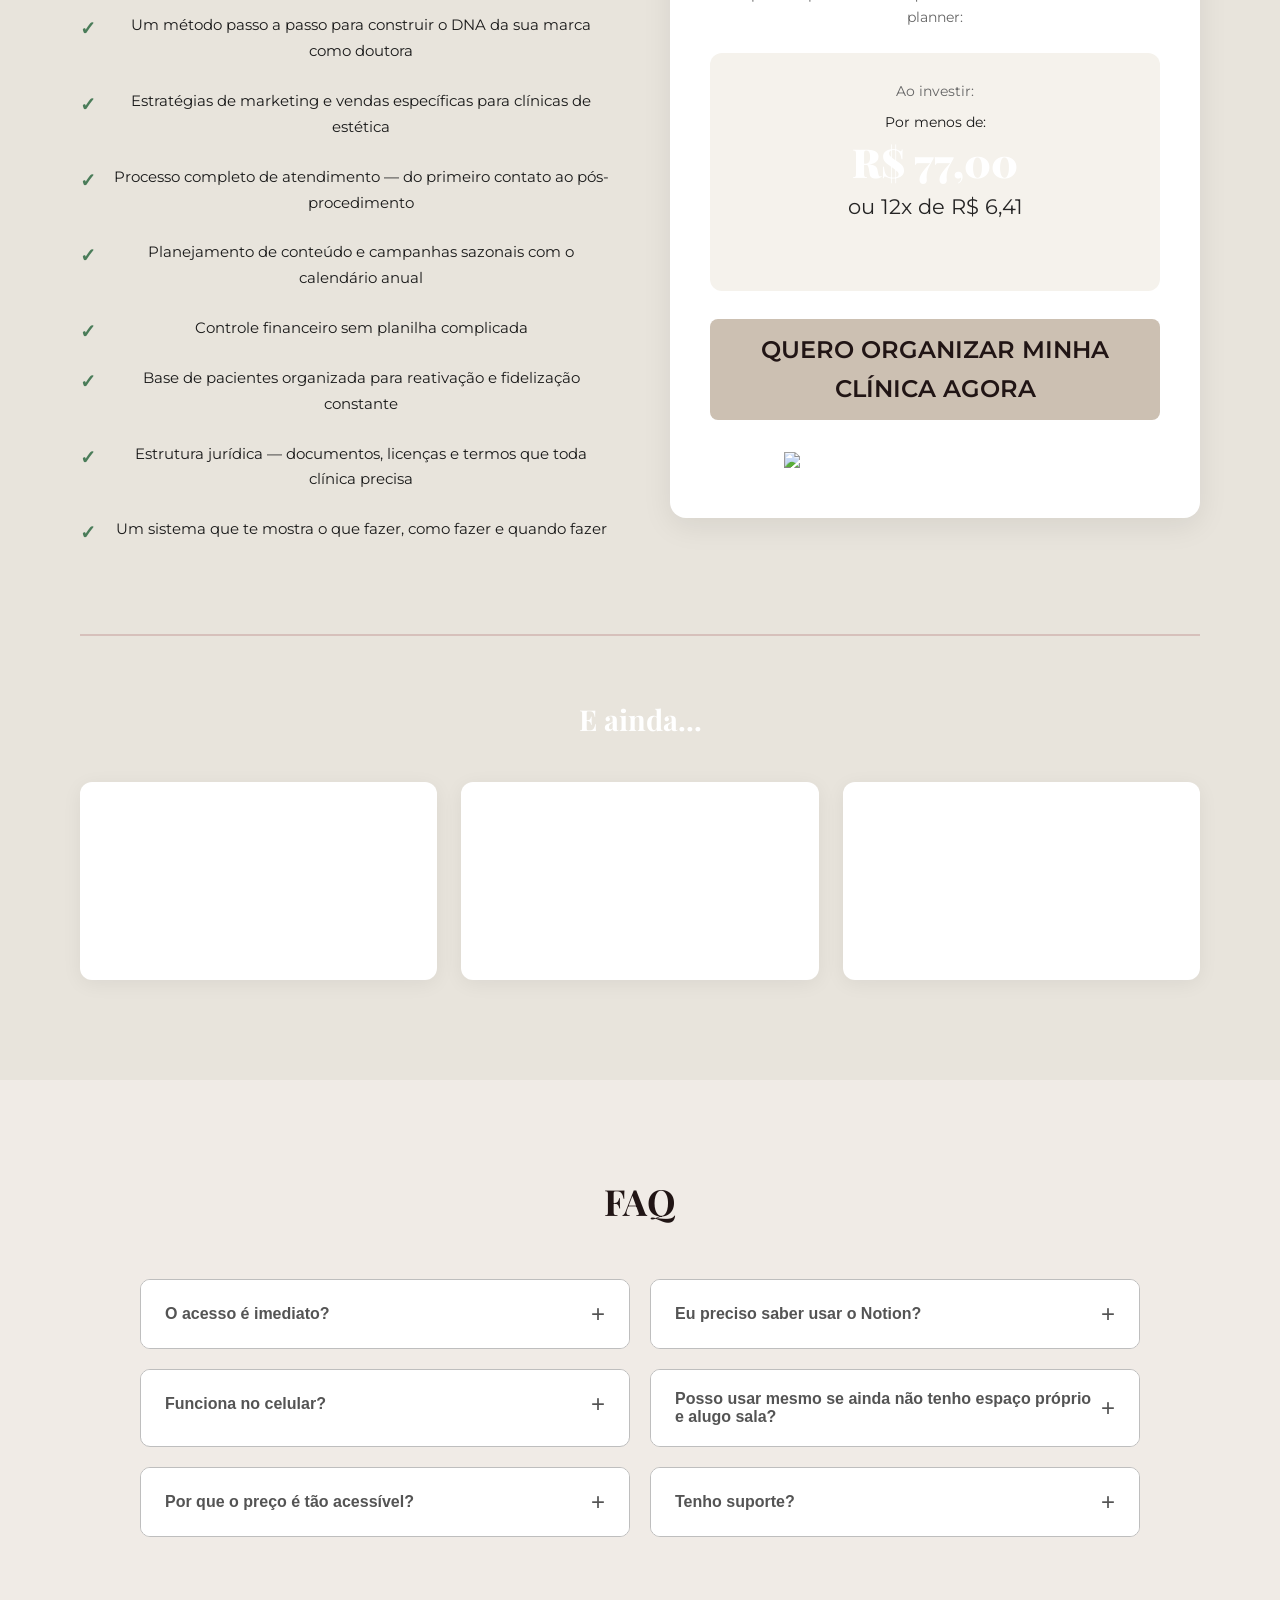
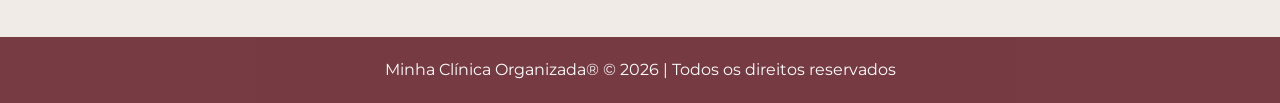
==== commit f92c6043: "update" ====
--- a/minha-clinica-organizada.html
+++ b/minha-clinica-organizada.html
@@ -41,59 +41,57 @@
     <!-- Problems Section -->
     <section class="problems-section">
         <div class="container">
-            <h2 class="section-title">Vamos falar a verdade? O problema não é sua técnica. <br> É a falta de estrutura para transformá-la em negócio.</h2>
+            <h2 class="section-title-problem">Vamos falar a verdade? O problema não é sua técnica. <br> É a falta de estrutura para transformá-la em negócio.</h2>
 
             <div class="problems-grid">
                 <div class="problem-item">
-                    <span class="problem-icon">✗</span>
+                    <span class="problem-icon"></span>
                     <p class="problem-text">Você é boa no que faz, mas não sabe como se posicionar no mercado</p>
                 </div>
                 <div class="problem-item">
-                    <span class="problem-icon">✗</span>
+                    <span class="problem-icon"></span>
                     <p class="problem-text">Já tentou organizar sua clínica, mas tudo continua na sua cabeça</p>
                 </div>
                 <div class="problem-item">
-                    <span class="problem-icon">✗</span>
+                    <span class="problem-icon"></span>
                     <p class="problem-text">Consome muito conteúdo de marketing, mas não sabe o que aplicar primeiro</p>
                 </div>
                 <div class="problem-item">
-                    <span class="problem-icon">✗</span>
-                    <p class="problem-text">Atende muito e no fim do mês o dinheiro não reflete o esforço</p>
-                </div>
-                <div class="problem-item">
-                    <span class="problem-icon">✗</span>
+                    <span class="problem-icon"></span>
                     <p class="problem-text">Não sabe o que vem primeiro: postar, vender, organizar, precificar</p>
                 </div>
                 <div class="problem-item">
-                    <span class="problem-icon">✗</span>
-                    <p class="problem-text">Vive apagando incêndio sem conseguir crescer de verdade</p>
-                </div>
-                <div class="problem-item">
-                    <span class="problem-icon">✗</span>
-                    <p class="problem-text">A agenda ora está cheia, ora está vazia — e você não sabe o motivo</p>
+                    <span class="problem-icon"></span>
+                    <p class="problem-text1">Vive apagando incêndio sem conseguir crescer de verdade</p>
+                </div>
+                <div class="problem-item">
+                    <span class="problem-icon"></span>
+                    <p class="problem-text1">A agenda ora está cheia, ora está vazia e você não sabe o motivo</p>
                 </div>
             </div>
 
             <div class="highlight-box">
-                <p>A sensação constante é: <span class="highlight-text">"eu sei que posso mais, mas não sei como organizar isso."</span></p>
-            </div>
-
-            <p class="section-intro" style="margin-top: 48px; text-align: center; max-width: 800px; margin-left: auto; margin-right: auto;">
+                <p>A sensação constante é: "eu sei que posso mais, mas não sei como organizar isso."</p>
+            </div>
+
+            <p class="section-intro" style="margin-top: 10px; text-align: center; max-width: 800px; margin-left: auto; margin-right: auto;">
                 Esse planner foi criado pra doutora que quer parar de improvisar e começar a construir com método. <strong>Aqui, sua clínica vira negócio. Seu negócio vira marca. Sua marca vira independência.</strong>
             </p>
         </div>
     </section>
 
+    <hr class="bordo-divider">
+
     <!-- Benefits Section -->
     <section class="benefits-section">
         <div class="container">
-            <h2 class="section-title">Com o Minha Clínica Organizada® você vai:</h2>
+            <h2 class="section-title-benefit">Com o Minha Clínica Organizada® você vai:</h2>
 
             <div class="benefits-grid">
                 <div>
                     <div class="benefit-item">
                         <h3 class="benefit-title">Definir quem você é no mercado de estética</h3>
-                        <p class="benefit-desc">Você entende qual é o seu posicionamento, pra quem você atende e por que a paciente certa te escolhe.</p>
+                        <p class="benefit-desc"> Definir quem você é no mercado de estética você entende qual é o seu posicionamento, pra quem você atende e por que a paciente certa te escolhe.</p>
                     </div>
 
                     <div class="benefit-item">
@@ -124,7 +122,7 @@
 
                 <div class="benefits-image">
                     <div class="image-placeholder">
-                        [Imagem do laptop com o planner]
+                        <!--colocar o mockup do notebook aqui-->
                     </div>
                 </div>
             </div>
@@ -135,84 +133,125 @@
         </div>
     </section>
 
-    <!-- Quote Section -->
-    <section class="quote-section">
-        <h3><strong>Ideia sem organização não vira negócio. Vira frustração.</strong><br>Técnica sem posicionamento não vira autoridade. Vira commoditie.</h3>
-    </section>
-
     <!-- System Section -->
     <section class="system-section">
         <div class="container">
-            <h2 class="section-title">O Minha Clínica Organizada® é um sistema completo no Notion</h2>
-            <p class="section-intro">
-                Para doutoras que querem sair do modo "sobrevivência" e construir uma clínica com posicionamento, gestão e vendas — mesmo começando do zero ou reorganizando o que já existe.
+            <h2 class="section-title">
+                Ideia sem organização não vira negócio. Vira frustração. Técnica sem posicionamento não vira autoridade. Vira commoditie.
+            </h2>
+            <p class="section-intro-org">
+                O Minha Clínica Organizada® é um sistema completo no Notion para doutoras que querem sair do modo "sobrevivência" e construir uma clínica com posicionamento, gestão e vendas — mesmo começando do zero ou reorganizando o que já existe.
             </p>
-            <p class="section-intro">
+            <p class="section-intro-org">
                 Aqui você não encontra teoria solta. Você encontra estrutura prática, organizada por área, para executar de verdade.
             </p>
 
-            <div class="system-grid">
-                <div class="system-card">
-                    <h4>DNA DIGITAL & POSICIONAMENTO</h4>
-                </div>
-                <div class="system-card">
-                    <h4>MARKETING & REDES SOCIAIS</h4>
-                </div>
-                <div class="system-card">
-                    <h4>VENDAS & ESTRATÉGIAS</h4>
-                </div>
-                <div class="system-card">
-                    <h4>GESTÃO & PROCESSOS</h4>
-                </div>
-                <div class="system-card">
-                    <h4>FINANÇAS</h4>
-                </div>
-                <div class="system-card">
-                    <h4>JURÍDICO</h4>
-                </div>
+            <!-- Carrossel -->
+            <div class="carousel-container">
+                <button class="carousel-btn prev" onclick="moveCarousel(-1)">‹</button>
+
+                <div class="carousel-wrapper">
+                    <div class="carousel-track" id="carouselTrack">
+                        <div class="carousel-slide">
+                            <img src="assets/carrossel.png" alt="DNA Digital & Posicionamento">
+                        </div>
+                        <div class="carousel-slide">
+                            <img src="assets/carrossel.png" alt="Vendas & Estratégias">
+                        </div>
+                        <div class="carousel-slide">
+                            <img src="assets/carrossel.png" alt="Marketing">
+                        </div>
+                        <div class="carousel-slide">
+                            <img src="assets/carrosselz.png" alt="Gestão & Processos">
+                        </div>
+                    </div>
+                </div>
+
+                <button class="carousel-btn next" onclick="moveCarousel(1)">›</button>
             </div>
 
             <div style="text-align: center; margin-top: 56px;">
                 <a href="#preco" class="cta-button">Quero organizar minha clínica agora</a>
             </div>
-
-            <p style="text-align: center; margin-top: 48px; font-size: 1.1rem; line-height: 1.7;">
-                <strong>Esse planner funciona como o mapa da sua clínica, mesmo que você esteja começando sozinha ou alugando sala.</strong>
+        </div>
+    </section>
+
+    <hr class="white-divider">
+
+    <!-- Módulos Section -->
+    <section class="modules-section">
+        <div class="container">
+            <p class="modules-intro">
+                Esse planner funciona como o mapa da sua clínica, mesmo que você esteja começando sozinha ou alugando sala.
             </p>
 
-            <p style="text-align: center; margin-top: 32px; font-size: 1rem; color: var(--text-muted);">
-                Um sistema simples, visual e pronto para usar desde o primeiro dia. Totalmente personalizável e responsivo.<br>
-                Adapte à sua identidade, escolha o tema que preferir e acesse de qualquer dispositivo — computador, tablet ou celular.
-            </p>
+            <div class="modules-grid">
+                <div class="module-card">
+                    <div class="module-icon">👤</div>
+                    <h4 class="module-title">DNA DIGITAL &<br>POSICIONAMENTO</h4>
+                </div>
+
+                <div class="module-card">
+                    <div class="module-icon">📱</div>
+                    <h4 class="module-title">MARKETING &<br>REDES SOCIAIS</h4>
+                </div>
+
+                <div class="module-card">
+                    <div class="module-icon">🎯</div>
+                    <h4 class="module-title">VENDAS &<br>ESTRATÉGIAS</h4>
+                </div>
+
+                <div class="module-card">
+                    <div class="module-icon">⚙️</div>
+                    <h4 class="module-title">GESTÃO &<br>PROCESSOS</h4>
+                </div>
+
+                <div class="module-card">
+                    <div class="module-icon">📊</div>
+                    <h4 class="module-title">FINANÇAS</h4>
+                </div>
+
+                <div class="module-card">
+                    <div class="module-icon">⚖️</div>
+                    <h4 class="module-title">JURÍDICO</h4>
+                </div>
+            </div>
         </div>
     </section>
 
     <!-- Comparison Section -->
     <section class="comparison-section">
         <div class="container">
-            <h2 class="section-title" style="text-align: center; margin-bottom: 56px;">Tudo que você precisa para organizar sua clínica em um só lugar.</h2>
+            <div class="comparison-header">
+                <div class="comparison-intro">
+                    <p>Tudo que você precisa para<br>organizar sua clínica está em<br>um só lugar</p>
+                </div>
+            </div>
 
             <div class="comparison-grid">
                 <div class="comparison-card without">
-                    <h3 class="comparison-title">Sem o Planner <small>(sem julgamento, mas real)</small></h3>
+                    <h3 class="comparison-title">Sem o Planner</h3>
                     <ul class="comparison-list">
-                        <li>Agenda instável — cheia um mês, vazia no outro</li>
-                        <li>Sempre perde datas importantes por falta de organização</li>
-                        <li>Trabalha muito mas o dinheiro não é o suficiente</li>
-                        <li>Não tem processo (tudo depende de você e da sua memória)</li>
-                        <li>Posta sem estratégia e não vê resultado</li>
-                        <li>Sente que poderia mais, mas não sabe por onde começar</li>
+                        <li>Usa diversas planilhas e ferramentas diferentes (nada conversa entre si)</li>
+                        <li>Tudo fica na cabeça — falta sistema e processo claro</li>
+                        <li>Não sabe o que postar, quando vender ou como reativar</li>
+                        <li>Agenda instável e você não sabe o motivo</li>
+                        <li>Trabalha muito, mas o dinheiro não reflete o esforço</li>
                     </ul>
+                    <div class="comparison-mockup">
+                        <img src="assets/mockup-celulares.png" alt="Múltiplas ferramentas desorganizadas">
+                    </div>
                 </div>
 
                 <div class="comparison-card with">
-                    <h3 class="comparison-title">Com o Planner <small>(transformação)</small></h3>
+                    <h3 class="comparison-title">Com o Planner</h3>
                     <ul class="comparison-list">
-                        <li>Você tem posicionamento claro — a paciente certa te encontra</li>
-                        <li>Sabe exatamente o que fazer quando a agenda trava</li>
-                        <li>Processos documentados — sua clínica funciona com ou sem você</li>
-                        <li>Conteúdo e vendas com intenção — não mais no achismo</li>
-                        <li>Constrói uma clínica com visão de longo prazo e independência financeira</li>
+                        <li>POSICIONAMENTO<br><span>Você sabe quem é, pra quem atende e como se diferencia no mercado</span></li>
+                        <li>MARKETING<br><span>Calendário de conteúdo pronto e campanhas sazonais organizadas</span></li>
+                        <li>VENDAS<br><span>Processo de vendas documentado + estratégias de reativação</span></li>
+                        <li>GESTÃO<br><span>Processos, equipe e atendimento estruturados do início ao fim</span></li>
+                        <li>FINANÇAS<br><span>Controle financeiro simples — você vê onde está perdendo ou ganhando</span></li>
+                        <li>JURÍDICO<br><span>Checklist completo de documentos e licenças que toda clínica precisa</span></li>
                     </ul>
                 </div>
             </div>
@@ -226,125 +265,143 @@
     <!-- Included Section -->
     <section class="included-section">
         <div class="container">
-            <h2 class="section-title">Acesso vitalício. Entrega imediata. Transformação acessível.</h2>
-            <p style="text-align: center; margin-bottom: 56px; font-size: 1.1rem; opacity: 0.95;">
+            <h2 class="section-title">Tudo que você precisa para organizar sua clínica em um só lugar.</h2>
+            <p class="section-subtitle">
                 Com o Minha Clínica Organizada®, você leva um sistema completo no Notion para organizar sua clínica do zero — ou reorganizar o que já existe mas funciona no improviso — sem precisar fazer vários cursos ou usar mil ferramentas diferentes.
             </p>
 
-            <div class="included-list">
-                <div class="included-item">
-                    <span class="included-check">✓</span>
-                    <p class="included-text">Um método passo a passo para construir o DNA da sua marca como doutora</p>
-                </div>
-                <div class="included-item">
-                    <span class="included-check">✓</span>
-                    <p class="included-text">Estratégias de marketing e vendas específicas para clínicas de estética</p>
-                </div>
-                <div class="included-item">
-                    <span class="included-check">✓</span>
-                    <p class="included-text">Processo completo de atendimento — do primeiro contato ao pós-procedimento</p>
-                </div>
-                <div class="included-item">
-                    <span class="included-check">✓</span>
-                    <p class="included-text">Planejamento de conteúdo e campanhas sazonais com o calendário anual</p>
-                </div>
-                <div class="included-item">
-                    <span class="included-check">✓</span>
-                    <p class="included-text">Controle financeiro sem planilha complicada</p>
-                </div>
-                <div class="included-item">
-                    <span class="included-check">✓</span>
-                    <p class="included-text">Base de pacientes organizada para reativação e fidelização constante</p>
-                </div>
-                <div class="included-item">
-                    <span class="included-check">✓</span>
-                    <p class="included-text">Estrutura jurídica — documentos, licenças e termos que toda clínica precisa</p>
-                </div>
-                <div class="included-item">
-                    <span class="included-check">✓</span>
-                    <p class="included-text">Um sistema que te mostra o que fazer, como fazer e quando fazer</p>
-                </div>
-            </div>
-
+            <div class="included-grid">
+                <!-- Coluna Esquerda - Lista -->
+                <div class="included-left">
+                    <h3 class="included-subtitle">Você terá acesso a:</h3>
+                    <ul class="included-list">
+                        <li>Um método passo a passo para construir o DNA da sua marca como doutora</li>
+                        <li>Estratégias de marketing e vendas específicas para clínicas de estética</li>
+                        <li>Processo completo de atendimento — do primeiro contato ao pós-procedimento</li>
+                        <li>Planejamento de conteúdo e campanhas sazonais com o calendário anual</li>
+                        <li>Controle financeiro sem planilha complicada</li>
+                        <li>Base de pacientes organizada para reativação e fidelização constante</li>
+                        <li>Estrutura jurídica — documentos, licenças e termos que toda clínica precisa</li>
+                        <li>Um sistema que te mostra o que fazer, como fazer e quando fazer</li>
+                    </ul>
+                </div>
+
+                <!-- Coluna Direita - Preço e CTA -->
+                <div class="included-right">
+                    <div class="price-box">
+                        <p class="price-intro">O planner personalizado que você escolheu incluir no seu planner:</p>
+
+                        <div class="price-highlight">
+                            <p class="price-label">Ao investir:</p>
+                            <p class="price-text">Por menos de:</p>
+                            <p class="price-value">R$ 77,00</p>
+                            <p class="price-installment">ou 12x de R$ 6,41</p>
+                        </div>
+
+                        <a href="#preco" class="cta-button">QUERO ORGANIZAR MINHA CLÍNICA AGORA</a>
+
+                        <div class="product-mockup">
+                            <img src="assets/mockup-devices.png" alt="Mockup do planner em dispositivos">
+                        </div>
+                    </div>
+                </div>
+            </div>
+
+            <!-- Bônus -->
             <div class="bonus-section">
                 <h3 class="bonus-title">E ainda...</h3>
-                <div class="included-list">
-                    <div class="included-item">
-                        <span class="included-check">🎁</span>
-                        <p class="included-text"><strong>Bônus — Campanhas sazonais de vendas para clínicas</strong></p>
-                    </div>
-                    <div class="included-item">
-                        <span class="included-check">🎁</span>
-                        <p class="included-text"><strong>Bônus — Guia de Ações de Vendas para Clínica</strong> - estratégias prontas pra quando a agenda travar e você precisar de agendamento rápido.</p>
-                    </div>
-                    <div class="included-item">
-                        <span class="included-check">🎁</span>
-                        <p class="included-text"><strong>Bônus - Script de Vendas para Secretária</strong> - Como conduzir do atendimento ao agendamento e estratégias de follow up</p>
-                    </div>
-                </div>
-            </div>
-
-            <p style="text-align: center; margin-top: 56px; font-size: 1.2rem; font-weight: 600;">
-                Tudo isso por menos do que um procedimento que você realiza toda semana.
-            </p>
-        </div>
-    </section>
-
-    <!-- Pricing Section -->
-    <section class="pricing-section" id="preco">
-        <div class="container">
-            <p class="price-old">De R$597</p>
-            <div class="price-installment">Por apenas</div>
-            <div class="price-new">12x de R$6,41</div>
-            <div class="price-installment">ou R$77,00 à vista</div>
-
-            <a href="#" class="cta-button" style="background: white; color: var(--rose); border-color: white;">→ Quero organizar minha clínica agora</a>
-
-            <p class="price-note">Sem mensalidade. Acesso imediato.</p>
+                <div class="bonus-grid">
+                    <div class="bonus-item">
+                        <h4>Bônus — Campanhas sazonais de vendas para clínicas</h4>
+                    </div>
+                    <div class="bonus-item">
+                        <h4>Bônus — Guia de Ações de Vendas para Clínica</h4>
+                        <p>estratégias prontas pra quando a agenda travar e você precisar de agendamento rápido.</p>
+                    </div>
+                    <div class="bonus-item">
+                        <h4>Bônus - Script de Vendas para Secretária</h4>
+                        <p>Como conduzir do atendimento ao agendamento e estratégias de follow up</p>
+                    </div>
+                </div>
+            </div>
         </div>
     </section>
 
     <!-- FAQ Section -->
     <section class="faq-section">
         <div class="container">
-            <h2 class="section-title" style="text-align: center; margin-bottom: 56px;">FAQ</h2>
-
-            <div class="faq-item">
-                <h4 class="faq-question">O acesso é imediato?</h4>
-                <p class="faq-answer">Sim. Assim que o pagamento é confirmado, você recebe o link de acesso no Notion na hora.</p>
-            </div>
-
-            <div class="faq-item">
-                <h4 class="faq-question">Eu preciso saber usar o Notion?</h4>
-                <p class="faq-answer">Não. O planner já vem pronto e configurado. Você só precisa preencher. Se tiver alguma dúvida, tem orientações dentro do próprio planner.</p>
-            </div>
-
-            <div class="faq-item">
-                <h4 class="faq-question">Funciona no celular?</h4>
-                <p class="faq-answer">Sim. O Notion funciona em computador, tablet e celular. Você acessa de qualquer lugar.</p>
-            </div>
-
-            <div class="faq-item">
-                <h4 class="faq-question">Posso usar mesmo se ainda não tenho espaço próprio e alugo sala?</h4>
-                <p class="faq-answer">Sim. O planner foi criado justamente pra quem está começando — alugando sala, construindo carteira e estruturando a carreira.</p>
-            </div>
-
-            <div class="faq-item">
-                <h4 class="faq-question">Por que o preço é tão acessível?</h4>
-                <p class="faq-answer">Porque acreditamos que organização não deve ser privilégio de quem já chegou. É o que te leva até lá.</p>
-            </div>
-
-            <div class="faq-item">
-                <h4 class="faq-question">Tenho suporte?</h4>
-                <p class="faq-answer">Sim. Qualquer dúvida sobre o planner, você pode entrar em contato pelo suporte indicado após a compra.</p>
+            <h2 class="section-title-faq" style="text-align: center; margin-bottom: 56px;">FAQ</h2>
+
+            <div class="faq-grid">
+                <div class="faq-item">
+                    <button class="faq-question" onclick="toggleFAQ(this)">
+                        O acesso é imediato?
+                        <span class="faq-icon">+</span>
+                    </button>
+                    <div class="faq-answer">
+                        <p>Sim. Assim que o pagamento é confirmado, você recebe o link de acesso no Notion na hora.</p>
+                    </div>
+                </div>
+
+                <div class="faq-item">
+                    <button class="faq-question" onclick="toggleFAQ(this)">
+                        Eu preciso saber usar o Notion?
+                        <span class="faq-icon">+</span>
+                    </button>
+                    <div class="faq-answer">
+                        <p>Não. O planner já vem pronto e configurado. Você só precisa preencher. Se tiver alguma dúvida, tem orientações dentro do próprio planner.</p>
+                    </div>
+                </div>
+
+                <div class="faq-item">
+                    <button class="faq-question" onclick="toggleFAQ(this)">
+                        Funciona no celular?
+                        <span class="faq-icon">+</span>
+                    </button>
+                    <div class="faq-answer">
+                        <p>Sim. O Notion funciona em computador, tablet e celular. Você acessa de qualquer lugar.</p>
+                    </div>
+                </div>
+
+                <div class="faq-item">
+                    <button class="faq-question" onclick="toggleFAQ(this)">
+                        Posso usar mesmo se ainda não tenho espaço próprio e alugo sala?
+                        <span class="faq-icon">+</span>
+                    </button>
+                    <div class="faq-answer">
+                        <p>Sim. O planner foi criado justamente pra quem está começando, alugando sala, construindo carteira e estruturando a carreira.</p>
+                    </div>
+                </div>
+
+                <div class="faq-item">
+                    <button class="faq-question" onclick="toggleFAQ(this)">
+                        Por que o preço é tão acessível?
+                        <span class="faq-icon">+</span>
+                    </button>
+                    <div class="faq-answer">
+                        <p>Porque acreditamos que organização não deve ser privilégio de quem já chegou. É o que te leva até lá.</p>
+                    </div>
+                </div>
+
+                <div class="faq-item">
+                    <button class="faq-question" onclick="toggleFAQ(this)">
+                        Tenho suporte?
+                        <span class="faq-icon">+</span>
+                    </button>
+                    <div class="faq-answer">
+                        <p>Sim. Qualquer dúvida sobre o planner, você pode entrar em contato pelo suporte indicado após a compra.
+                        </p>
+                    </div>
+                </div>
             </div>
         </div>
     </section>
 
     <!-- Footer -->
     <footer>
-        <p>Minha Clínica Organizada® © 2025 | Todos os direitos reservados</p>
+        <p>Minha Clínica Organizada® © 2026 | Todos os direitos reservados</p>
     </footer>
+    <script src="script.js"></script>
 </body>
 
 </html>
--- a/style.css
+++ b/style.css
@@ -25,6 +25,25 @@
   max-width: 1200px;
   margin: 0 auto;
   padding: 0 40px;
+}
+
+/*divider*/
+.bordo-divider {
+  height: 2px;
+  background: linear-gradient(
+    90deg,
+    var(--white) 0%,
+    var(--bordo) 45%,
+    var(--white) 100%
+  );
+  border: none;
+  margin: 0;
+}
+.white-divider {
+  height: 2px;
+  background: var(--bege);
+  border: none;
+  margin: 0;
 }
 
 /* Hero Section */
@@ -102,12 +121,6 @@
   border: 2px;
 }
 
-/*.cta-button:hover {
-  background: var(--preto-fundo);
-  border-color: var(--white);
-  transform: translateY(-2px);
-}*/
-
 .hero-image {
   display: flex;
   justify-content: center;
@@ -144,7 +157,7 @@
   padding: 80px 40px;
 }
 
-.section-title {
+.section-title-problem {
   font-family: var(--serif);
   font-size: clamp(1.8rem, 4vw, 2.25rem);
   line-height: 1.2;
@@ -170,17 +183,6 @@
   grid-template-columns: 1fr 1fr;
   gap: 60px;
   margin-top: 60px;
-  /*margin-bottom: 40px;*/
-}
-
-.problems-grid::after {
-  content: "";
-  position: absolute;
-  left: 0;
-  top: 0;
-  bottom: 0;
-  width: 2px;
-  background: #540b14;
 }
 
 .problem-item {
@@ -190,10 +192,12 @@
 }
 
 .problem-icon {
-  color: var(--bordo);
-  font-size: 1.2rem;
+  width: 10px;
+  height: 10px;
+  background: var(--bordo);
+  border-radius: 50%;
   flex-shrink: 0;
-  margin-top: 4px;
+  margin-top: 8px;
 }
 
 .problem-text {
@@ -201,32 +205,69 @@
   font-weight: 500;
   line-height: 1.6;
   color: var(--text-dark);
+
+  border-bottom: 1px solid transparent;
+  border-image: linear-gradient(
+      90deg,
+      rgba(97, 97, 97, 1) 0%,
+      rgba(184, 184, 184, 1) 50%,
+      rgba(121, 120, 120, 1) 94%
+    )
+    1;
+  padding-bottom: 24px;
+}
+.problem-text1 {
+  font-size: 1.25rem;
+  font-weight: 500;
+  line-height: 1.6;
+  color: var(--text-dark);
 }
 
 .highlight-box {
-  background: white;
-  border-left: 4px solid var(--rose);
+  background: var(--white);
   padding: 32px 40px;
-  margin-top: 48px;
+  margin-top: 60px;
   border-radius: 8px;
 }
 
 .highlight-box p {
   font-family: var(--serif);
+  font-weight: 700;
   font-size: 1.3rem;
   line-height: 1.5;
-  color: var(--text-dark);
-}
-
-.highlight-text {
-  font-style: italic;
-  font-weight: 700;
+  text-align: center;
+  color: var(--bordo);
+
+  border-bottom: 1px solid transparent;
+  border-image: linear-gradient(
+      90deg,
+      rgba(97, 97, 97, 1) 0%,
+      rgba(184, 184, 184, 1) 50%,
+      rgba(121, 120, 120, 1) 94%
+    )
+    1;
+  padding-bottom: 24px;
 }
 
 /* Benefits Section */
 .benefits-section {
+  background: url(assets/benefits.png);
+  background-size: cover;
+  background-position: 25% center;
   padding: 80px 40px;
-  background: white;
+}
+.section-title-benefit {
+  font-family: var(--serif);
+  font-size: clamp(1.8rem, 4vw, 2.25rem);
+  line-height: 1.2;
+  margin-bottom: 24px;
+  font-weight: 700;
+  text-align: left;
+
+  background: linear-gradient(45deg, #211515 0%, #875656 100%);
+  -webkit-background-clip: text;
+  -webkit-text-fill-color: transparent;
+  background-clip: text;
 }
 
 .benefits-grid {
@@ -268,66 +309,150 @@
   box-shadow: 0 20px 60px rgba(0, 0, 0, 0.1);
 }
 
-/* Quote Section */
-.quote-section {
-  background: var(--burgundy);
-  color: white;
-  padding: 60px 40px;
-  text-align: center;
-}
-
-.quote-section h3 {
-  font-family: var(--serif);
-  font-size: clamp(1.5rem, 3vw, 2rem);
-  line-height: 1.4;
-  max-width: 900px;
-  margin: 0 auto;
-  font-weight: 400;
-}
-
-.quote-section h3 strong {
-  font-weight: 700;
-}
-
 /* System Section */
 .system-section {
   padding: 80px 40px;
-  background: var(--cream);
-}
-
-.system-grid {
+  background: var(--preto-fundo);
+}
+
+.carousel-container {
+  position: relative;
+  max-width: 1000px;
+  margin: 56px auto;
+  padding: 0 60px;
+}
+
+.carousel-wrapper {
+  overflow: hidden;
+  border-radius: 16px;
+}
+
+.carousel-track {
+  display: flex;
+  transition: transform 0.4s ease;
+  gap: 20px;
+}
+
+.carousel-slide {
+  min-width: 100%;
+  display: flex;
+  justify-content: center;
+  align-items: center;
+}
+
+.carousel-slide img {
+  max-width: 400px;
+  height: auto;
+  border-radius: 12px;
+  box-shadow: 0 20px 60px rgba(0, 0, 0, 0.3);
+}
+
+.carousel-btn {
+  position: absolute;
+  top: 50%;
+  transform: translateY(-50%);
+  background: rgba(255, 255, 255, 0.2);
+  border: 2px solid rgba(255, 255, 255, 0.3);
+  color: white;
+  width: 50px;
+  height: 50px;
+  border-radius: 50%;
+  font-size: 2rem;
+  cursor: pointer;
+  transition: all 0.3s;
+  z-index: 10;
+}
+
+.carousel-btn:hover {
+  background: rgba(255, 255, 255, 0.3);
+  transform: translateY(-50%) scale(1.1);
+}
+
+.carousel-btn.prev {
+  left: 0;
+}
+
+.carousel-btn.next {
+  right: 0;
+}
+.section-title {
+  background: linear-gradient(90deg, #e0dbd7 0%, #ccc0b2 100%);
+  -webkit-background-clip: text;
+  -webkit-text-fill-color: transparent;
+  background-clip: text;
+}
+.section-intro-org {
+  color: var(--bege);
+  text-align: center;
+  font-size: 1.1rem;
+  line-height: 1.7;
+  margin-bottom: 48px;
+}
+
+/*modulos*/
+.modules-section {
+  background: var(--preto-fundo);
+  padding: 80px 40px;
+}
+
+.modules-intro {
+  color: var(--bege);
+  text-align: center;
+  font-size: 1.2rem;
+  line-height: 1.7;
+  margin-bottom: 56px;
+  max-width: 700px;
+  margin-left: auto;
+  margin-right: auto;
+}
+
+.modules-grid {
   display: grid;
   grid-template-columns: repeat(3, 1fr);
-  gap: 32px;
-  margin-top: 48px;
-}
-
-.system-card {
-  background: white;
-  padding: 32px;
+  gap: 24px;
+  max-width: 900px;
+  margin: 0 auto;
+}
+
+.module-card {
+  background: #d4cec8;
+  padding: 40px 32px;
   border-radius: 12px;
-  border: 2px solid #e0e0e0;
+  text-align: center;
   transition: all 0.3s;
-}
-
-.system-card:hover {
-  border-color: var(--rose);
+  min-height: 180px;
+  display: flex;
+  flex-direction: column;
+  align-items: center;
+  justify-content: center;
+  gap: 16px;
+}
+
+.module-card:hover {
   transform: translateY(-4px);
-  box-shadow: 0 12px 40px rgba(139, 46, 58, 0.1);
-}
-
-.system-card h4 {
-  font-family: var(--serif);
-  font-size: 1.1rem;
-  margin-bottom: 12px;
-  color: var(--rose);
-  font-weight: 700;
+  box-shadow: 0 12px 40px rgba(0, 0, 0, 0.2);
+}
+
+.module-icon {
+  font-size: 2.5rem;
+  margin-bottom: 8px;
+}
+
+.module-title {
+  font-family: var(--sans);
+  font-size: 0.85rem;
+  font-weight: 700;
+  letter-spacing: 0.05em;
+  text-transform: uppercase;
+  color: var(--burgundy);
+  line-height: 1.4;
 }
 
 /* Comparison Section */
 .comparison-section {
-  padding: 80px 40px;
-  background: white;
+  background: url(assets/Group11.png) center/cover;
+  position: relative;
+  padding: 100px 40px;
 }
 
 .comparison-grid {
@@ -384,17 +509,115 @@
   font-weight: 700;
 }
 
+.comparison-section .container {
+  position: relative;
+  z-index: 2;
+}
+
+.comparison-header {
+  text-align: center;
+  margin-bottom: 56px;
+}
+
+.comparison-intro p {
+  color: white;
+  font-family: var(--serif);
+  font-size: clamp(1.5rem, 3vw, 2rem);
+  line-height: 1.4;
+  font-weight: 400;
+}
+
+.comparison-grid {
+  display: grid;
+  grid-template-columns: 1fr 1fr;
+  gap: 32px;
+  max-width: 1100px;
+  margin: 0 auto;
+}
+
+.comparison-card {
+  background: #d4cec8;
+  padding: 40px;
+  border-radius: 16px;
+  box-shadow: 0 20px 60px rgba(0, 0, 0, 0.3);
+}
+
+.comparison-card.without {
+  display: flex;
+  flex-direction: column;
+}
+
+.comparison-title {
+  font-family: var(--serif);
+  font-size: 1.8rem;
+  margin-bottom: 28px;
+  color: var(--burgundy);
+  font-weight: 700;
+}
+
+.comparison-list {
+  list-style: none;
+  margin-bottom: 24px;
+}
+
+.comparison-list li {
+  padding: 12px 0 12px 28px;
+  position: relative;
+  line-height: 1.6;
+  font-size: 0.95rem;
+  color: var(--text-dark);
+  font-weight: 500;
+}
+
+.comparison-list li::before {
+  content: "•";
+  position: absolute;
+  left: 0;
+  color: var(--burgundy);
+  font-weight: 700;
+  font-size: 1.2rem;
+}
+
+.comparison-card.with .comparison-list li {
+  font-weight: 700;
+  text-transform: uppercase;
+  font-size: 0.75rem;
+  letter-spacing: 0.05em;
+  padding-bottom: 4px;
+}
+
+.comparison-card.with .comparison-list li span {
+  display: block;
+  font-weight: 400;
+  text-transform: none;
+  font-size: 0.9rem;
+  margin-top: 4px;
+  letter-spacing: 0;
+  line-height: 1.5;
+  color: var(--text-muted);
+}
+
+.comparison-mockup {
+  margin-top: auto;
+  text-align: center;
+  padding-top: 24px;
+}
+
+.comparison-mockup img {
+  max-width: 100%;
+  height: auto;
+  border-radius: 8px;
+}
+
 /* Included Section */
 .included-section {
   padding: 80px 40px;
-  background: var(--burgundy);
+  background: var(--white);
+}
+
+.included-section {
   color: white;
-}
-
-.included-section .section-title {
-  color: white;
-  text-align: center;
-  margin-bottom: 56px;
+  text-align: center;
 }
 
 .included-list {
@@ -435,6 +658,155 @@
   margin-bottom: 32px;
   text-align: center;
 }
+.included-section {
+  background: #e8e4dc;
+  padding: 100px 40px;
+}
+
+.included-section .section-title {
+  text-align: center;
+  margin-bottom: 24px;
+  color: var(--burgundy);
+}
+
+.section-subtitle {
+  text-align: center;
+  font-size: 1rem;
+  line-height: 1.7;
+  color: var(--text-muted);
+  max-width: 900px;
+  margin: 0 auto 64px;
+}
+
+.included-grid {
+  display: grid;
+  grid-template-columns: 1fr 1fr;
+  gap: 60px;
+  max-width: 1200px;
+  margin: 0 auto;
+}
+
+.included-subtitle {
+  font-family: var(--serif);
+  font-size: 1.3rem;
+  color: var(--burgundy);
+  margin-bottom: 24px;
+  font-weight: 700;
+}
+
+.included-list {
+  list-style: none;
+}
+
+.included-list li {
+  padding: 12px 0 12px 32px;
+  position: relative;
+  line-height: 1.7;
+  font-size: 0.95rem;
+  color: var(--text-dark);
+}
+
+.included-list li::before {
+  content: "✓";
+  position: absolute;
+  left: 0;
+  color: #4a7c59;
+  font-weight: 700;
+  font-size: 1.2rem;
+}
+
+.price-box {
+  background: white;
+  padding: 40px;
+  border-radius: 16px;
+  box-shadow: 0 8px 30px rgba(0, 0, 0, 0.08);
+}
+
+.price-intro {
+  font-size: 0.9rem;
+  color: var(--text-muted);
+  margin-bottom: 24px;
+  line-height: 1.6;
+}
+
+.price-highlight {
+  background: #f5f2ec;
+  padding: 28px;
+  border-radius: 12px;
+  margin-bottom: 28px;
+  text-align: center;
+}
+
+.price-label {
+  font-size: 0.85rem;
+  color: var(--text-muted);
+  margin-bottom: 8px;
+}
+
+.price-text {
+  font-size: 0.9rem;
+  color: var(--text-dark);
+  margin-bottom: 8px;
+}
+
+.price-value {
+  font-family: var(--serif);
+  font-size: 2.5rem;
+  font-weight: 900;
+  color: var(--burgundy);
+  line-height: 1;
+  margin-bottom: 8px;
+}
+
+.price-installment {
+  font-size: 1.1rem;
+  color: var(--text-dark);
+}
+
+.product-mockup {
+  margin-top: 32px;
+  text-align: center;
+}
+
+.product-mockup img {
+  max-width: 100%;
+  height: auto;
+}
+
+.bonus-section {
+  margin-top: 80px;
+  padding-top: 60px;
+  border-top: 2px solid rgba(139, 46, 58, 0.2);
+}
+
+.bonus-title {
+  font-family: var(--serif);
+  font-size: 1.8rem;
+  text-align: center;
+  margin-bottom: 40px;
+  color: var(--burgundy);
+}
+
+.bonus-grid {
+  display: grid;
+  grid-template-columns: repeat(3, 1fr);
+  gap: 24px;
+}
+
+.bonus-item {
+  background: white;
+  padding: 32px;
+  border-radius: 12px;
+  box-shadow: 0 4px 20px rgba(0, 0, 0, 0.06);
+}
+
+.bonus-item h4 {
+  font-size: 1rem;
+  font-weight: 700;
+  color: var(--burgundy);
+  margin-bottom: 12px;
+  line-height: 1.4;
+}
 
 /* Pricing Section */
 .pricing-section {
@@ -472,37 +844,91 @@
 
 /* FAQ Section */
 .faq-section {
-  padding: 80px 40px;
-  background: var(--cream);
+  background: #f0ebe6;
+  padding: 100px 40px;
+}
+.section-title-faq {
+  font-family: var(--serif);
+  font-size: clamp(1.8rem, 4vw, 2.25rem);
+  line-height: 1.2;
+  margin-bottom: 24px;
+  font-weight: 700;
+  color: #211515;
+}
+
+.faq-grid {
+  display: grid;
+  grid-template-columns: repeat(2, 1fr);
+  gap: 20px;
+  max-width: 1000px;
+  margin: 0 auto;
 }
 
 .faq-item {
   background: white;
-  padding: 32px;
-  margin-bottom: 16px;
-  border-radius: 12px;
-  border: 2px solid #e0e0e0;
+  border-radius: 10px;
+  overflow: hidden;
+  border: 1px groove #bebebe;
+  transition: all 0.3s;
+}
+
+.faq-item:hover {
+  border-color: var(--);
 }
 
 .faq-question {
-  font-family: var(--serif);
-  font-size: 1.2rem;
-  font-weight: 700;
-  margin-bottom: 12px;
-  color: var(--rose);
+  width: 100%;
+  padding: 20px 24px;
+  background: white;
+  border: none;
+  text-align: left;
+  font-size: 1rem;
+  font-weight: 600;
+  color: #545454;
+  cursor: pointer;
+  display: flex;
+  justify-content: space-between;
+  align-items: center;
+  transition: all 0.3s;
+}
+
+.faq-icon {
+  font-size: 1.5rem;
+  font-weight: 300;
+  color: var(--burgundy);
+  transition: transform 0.3s;
+}
+
+.faq-item.active .faq-icon {
+  transform: rotate(45deg);
 }
 
 .faq-answer {
-  font-size: 1rem;
+  max-height: 0;
+  overflow: hidden;
+  transition:
+    max-height 0.3s ease,
+    padding 0.3s ease;
+  background: #f9f9f9;
+}
+
+.faq-answer.open {
+  max-height: 300px;
+  padding: 20px 24px;
+}
+
+.faq-answer p {
+  font-size: 0.95rem;
   line-height: 1.7;
-  color: var(--text-muted);
+  color: #545454;
+  margin: 0;
 }
 
 /* Footer */
 footer {
-  background: var(--burgundy);
+  background: var(--bordo);
   color: white;
-  padding: 40px;
+  padding: 20px;
   text-align: center;
   opacity: 0.8;
 }
@@ -543,4 +969,61 @@
   .quote-section {
     padding: 15px 15px;
   }
-}
+  .carousel-slide img {
+    max-width: 280px;
+  }
+
+  .carousel-btn {
+    width: 40px;
+    height: 40px;
+    font-size: 1.5rem;
+  }
+  .modules-section {
+    padding: 60px 20px;
+  }
+
+  .modules-grid {
+    grid-template-columns: 1fr 1fr;
+    gap: 16px;
+  }
+
+  .module-card {
+    padding: 32px 20px;
+    min-height: 150px;
+  }
+
+  .module-icon {
+    font-size: 2rem;
+  }
+
+  .module-title {
+    font-size: 0.75rem;
+  }
+  .included-section {
+    padding: 80px 20px;
+  }
+
+  .included-grid {
+    grid-template-columns: 1fr;
+    gap: 40px;
+  }
+
+  .bonus-grid {
+    grid-template-columns: 1fr;
+  }
+
+  .price-box {
+    padding: 32px 24px;
+  }
+
+  .price-value {
+    font-size: 2rem;
+  }
+  .faq-section {
+    padding: 80px 20px;
+  }
+
+  .faq-grid {
+    grid-template-columns: 1fr;
+  }
+}
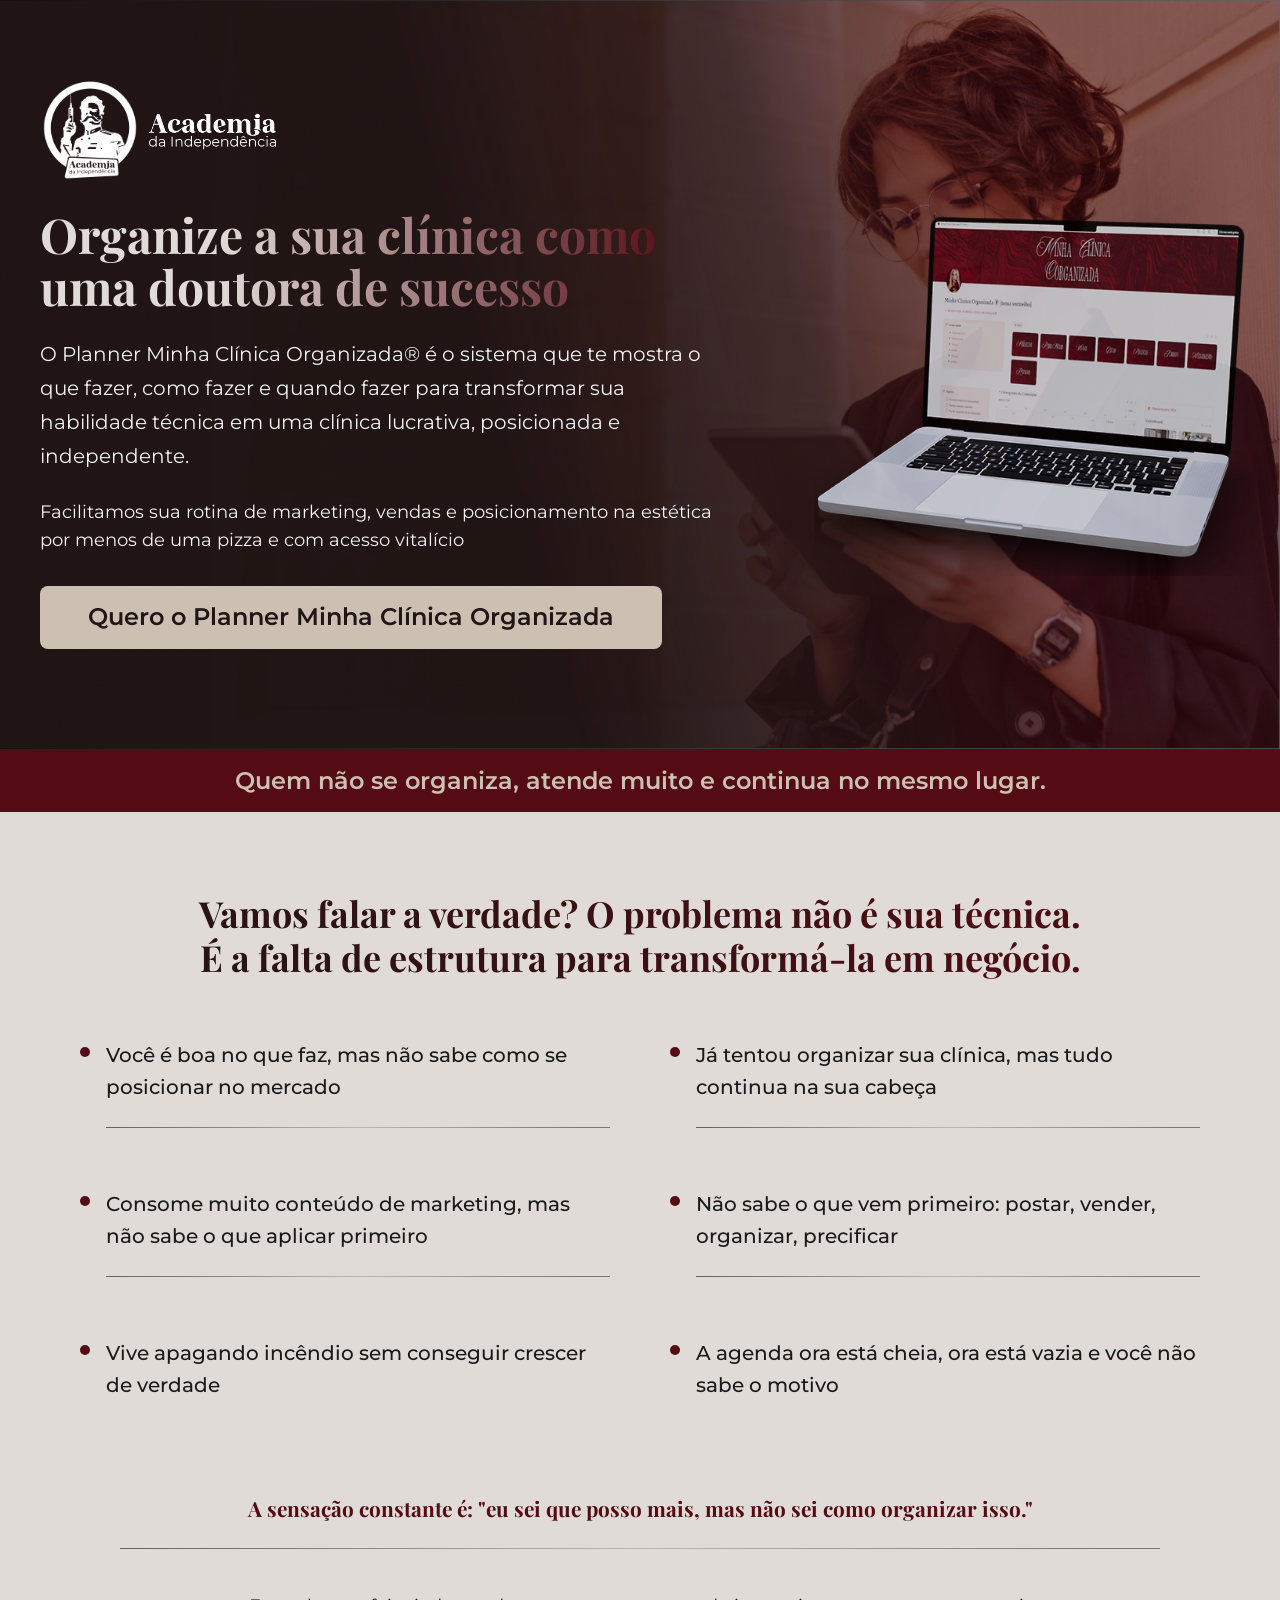
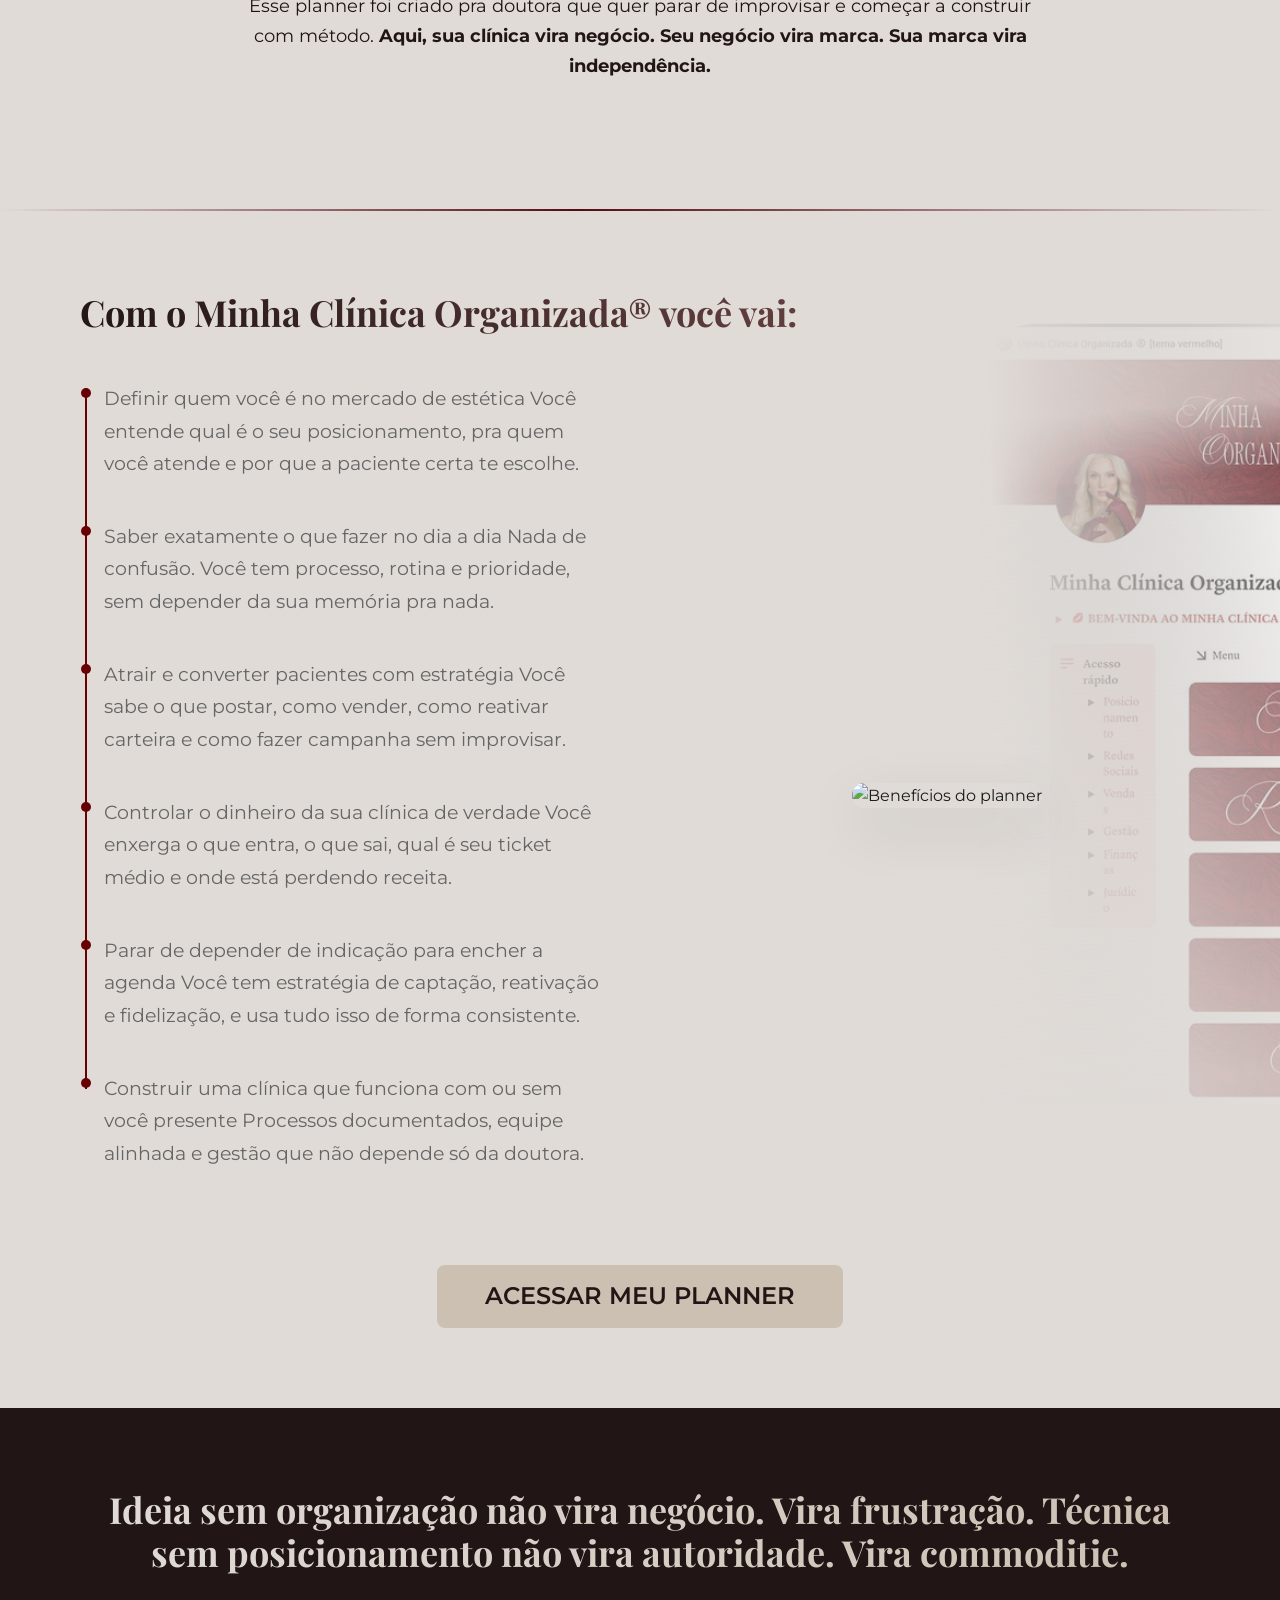
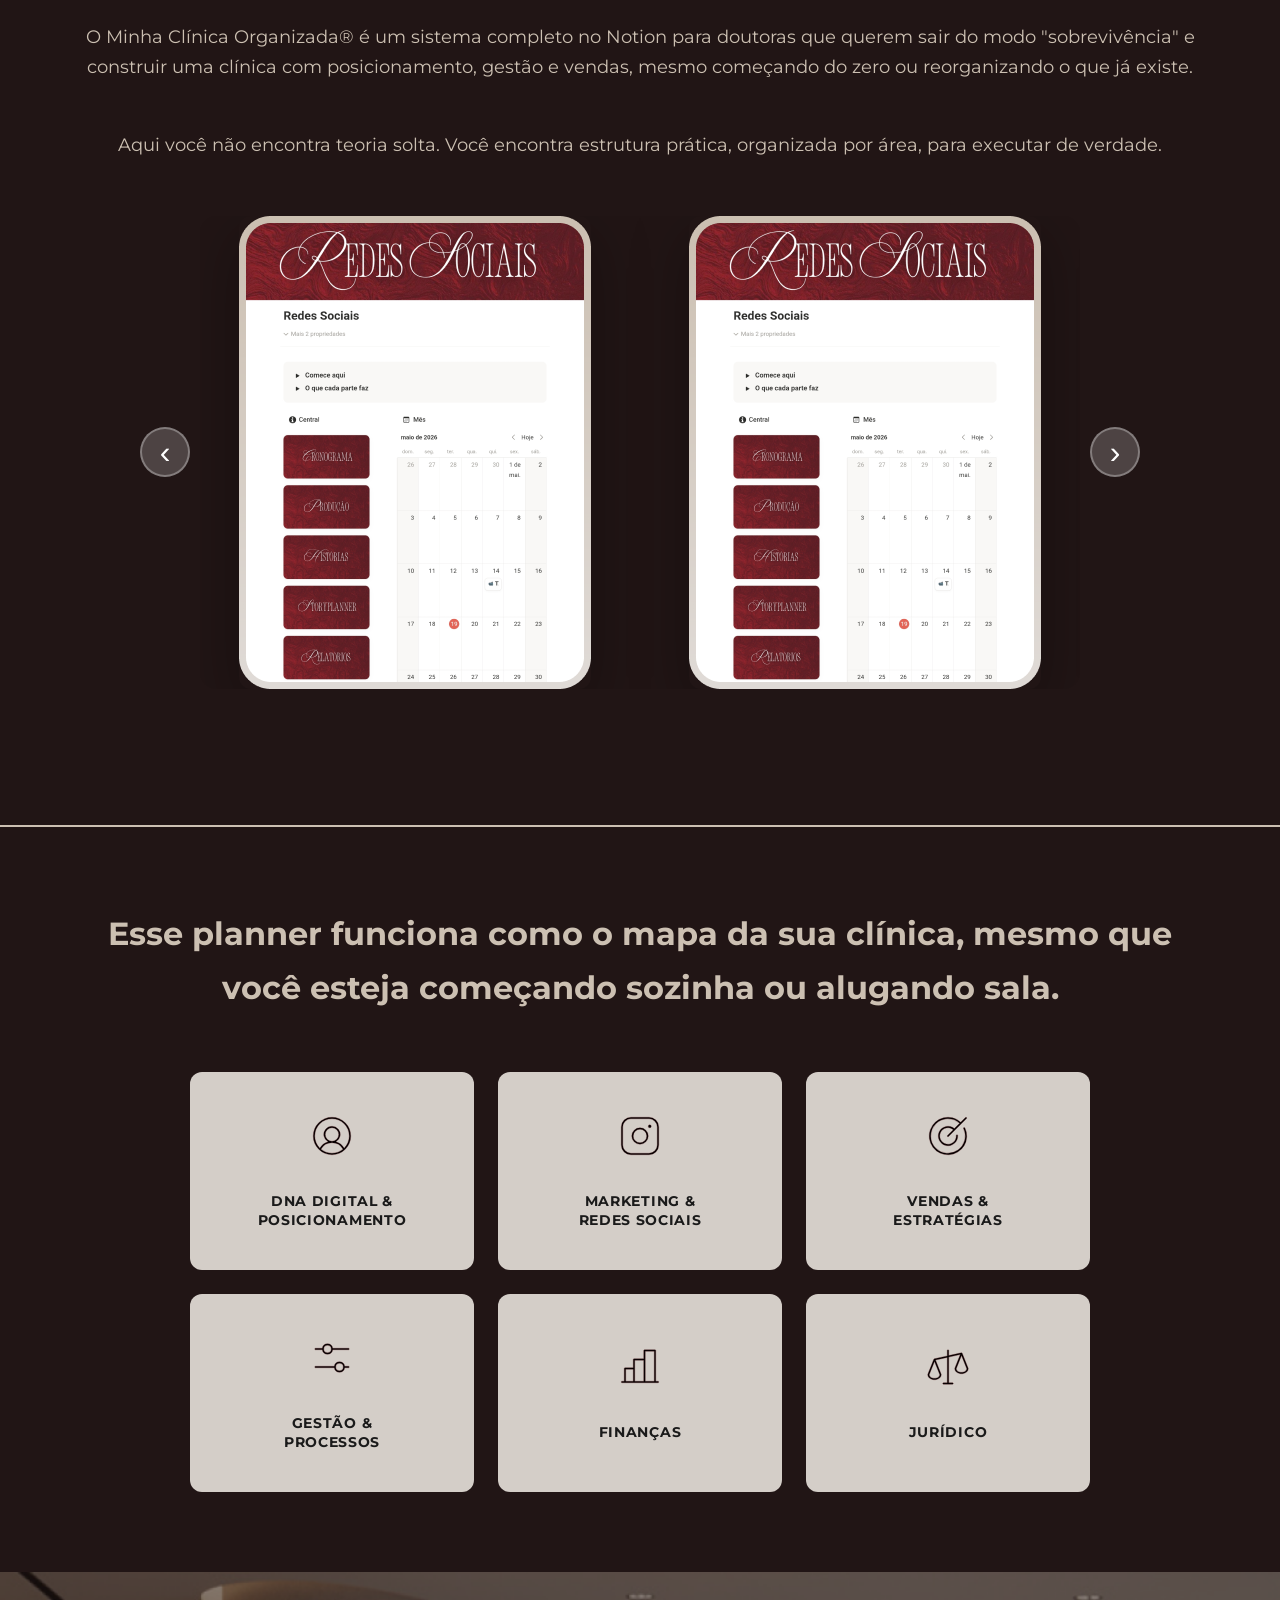
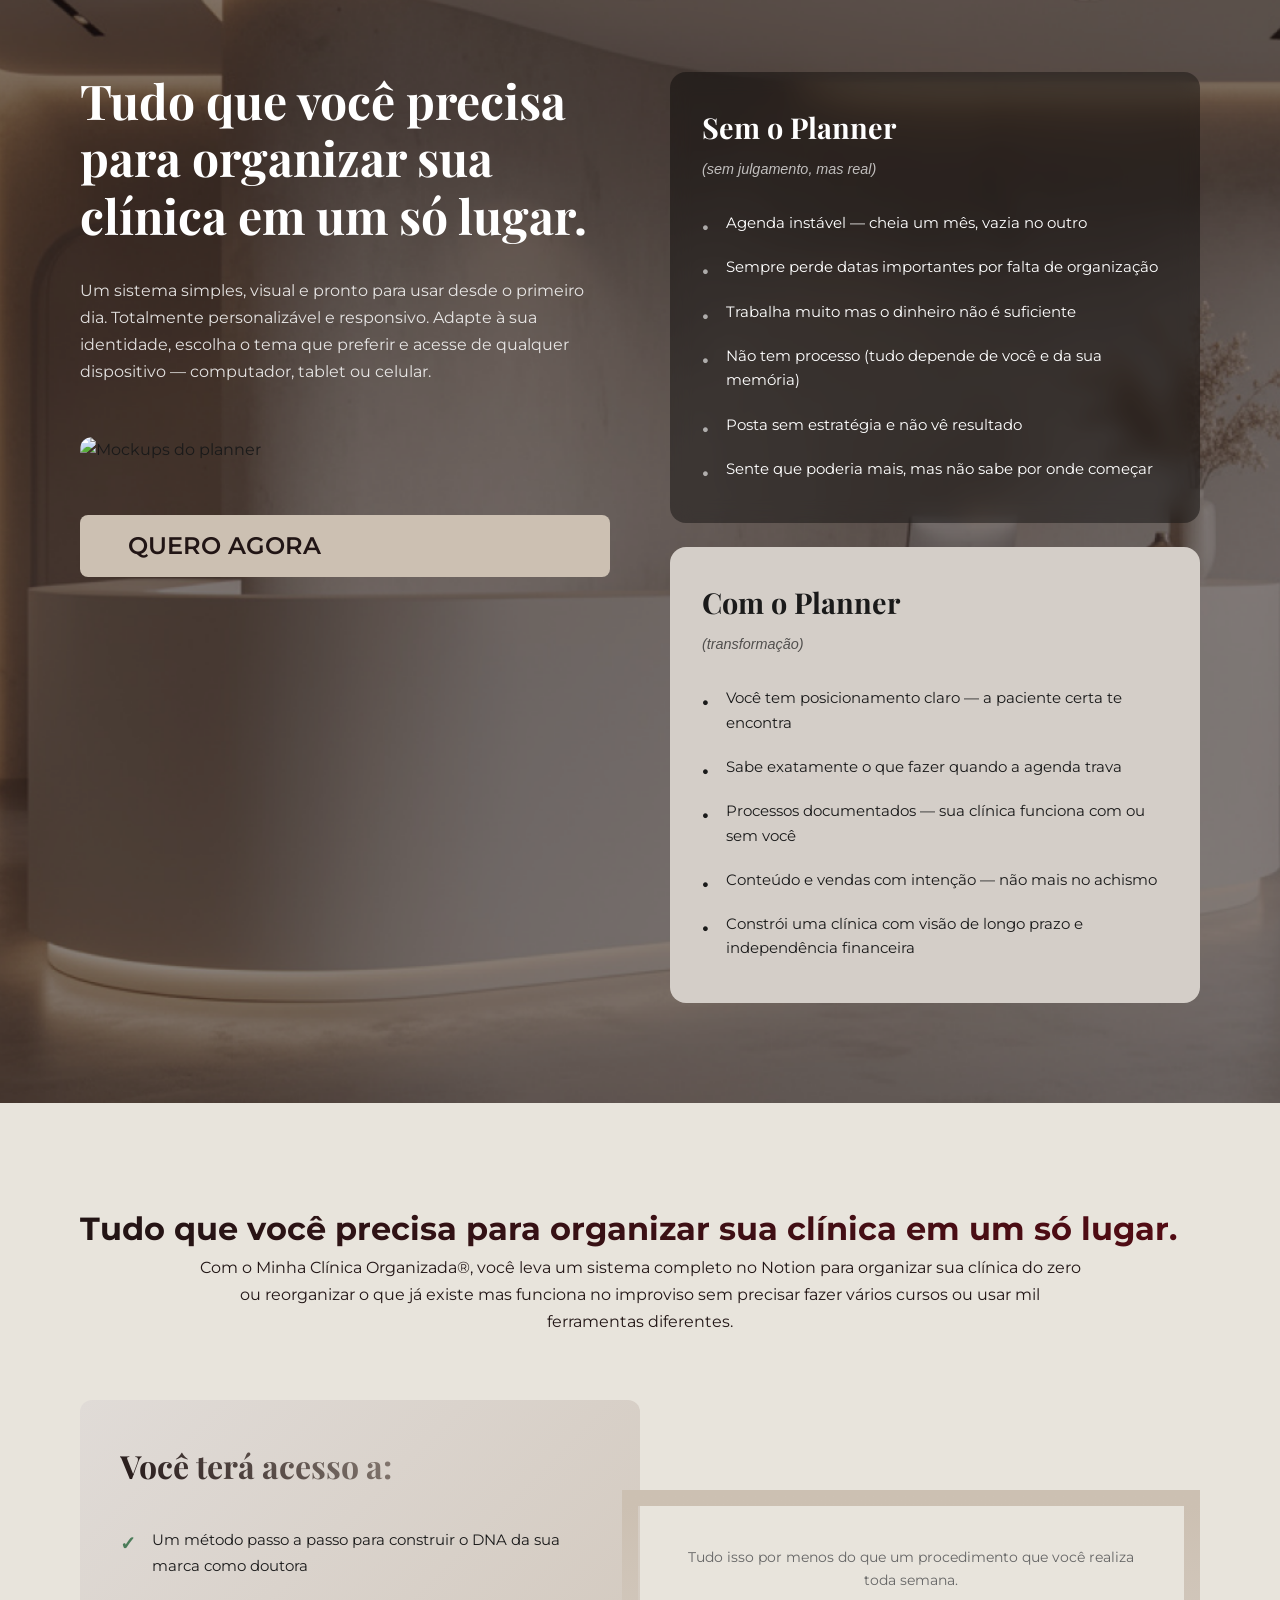
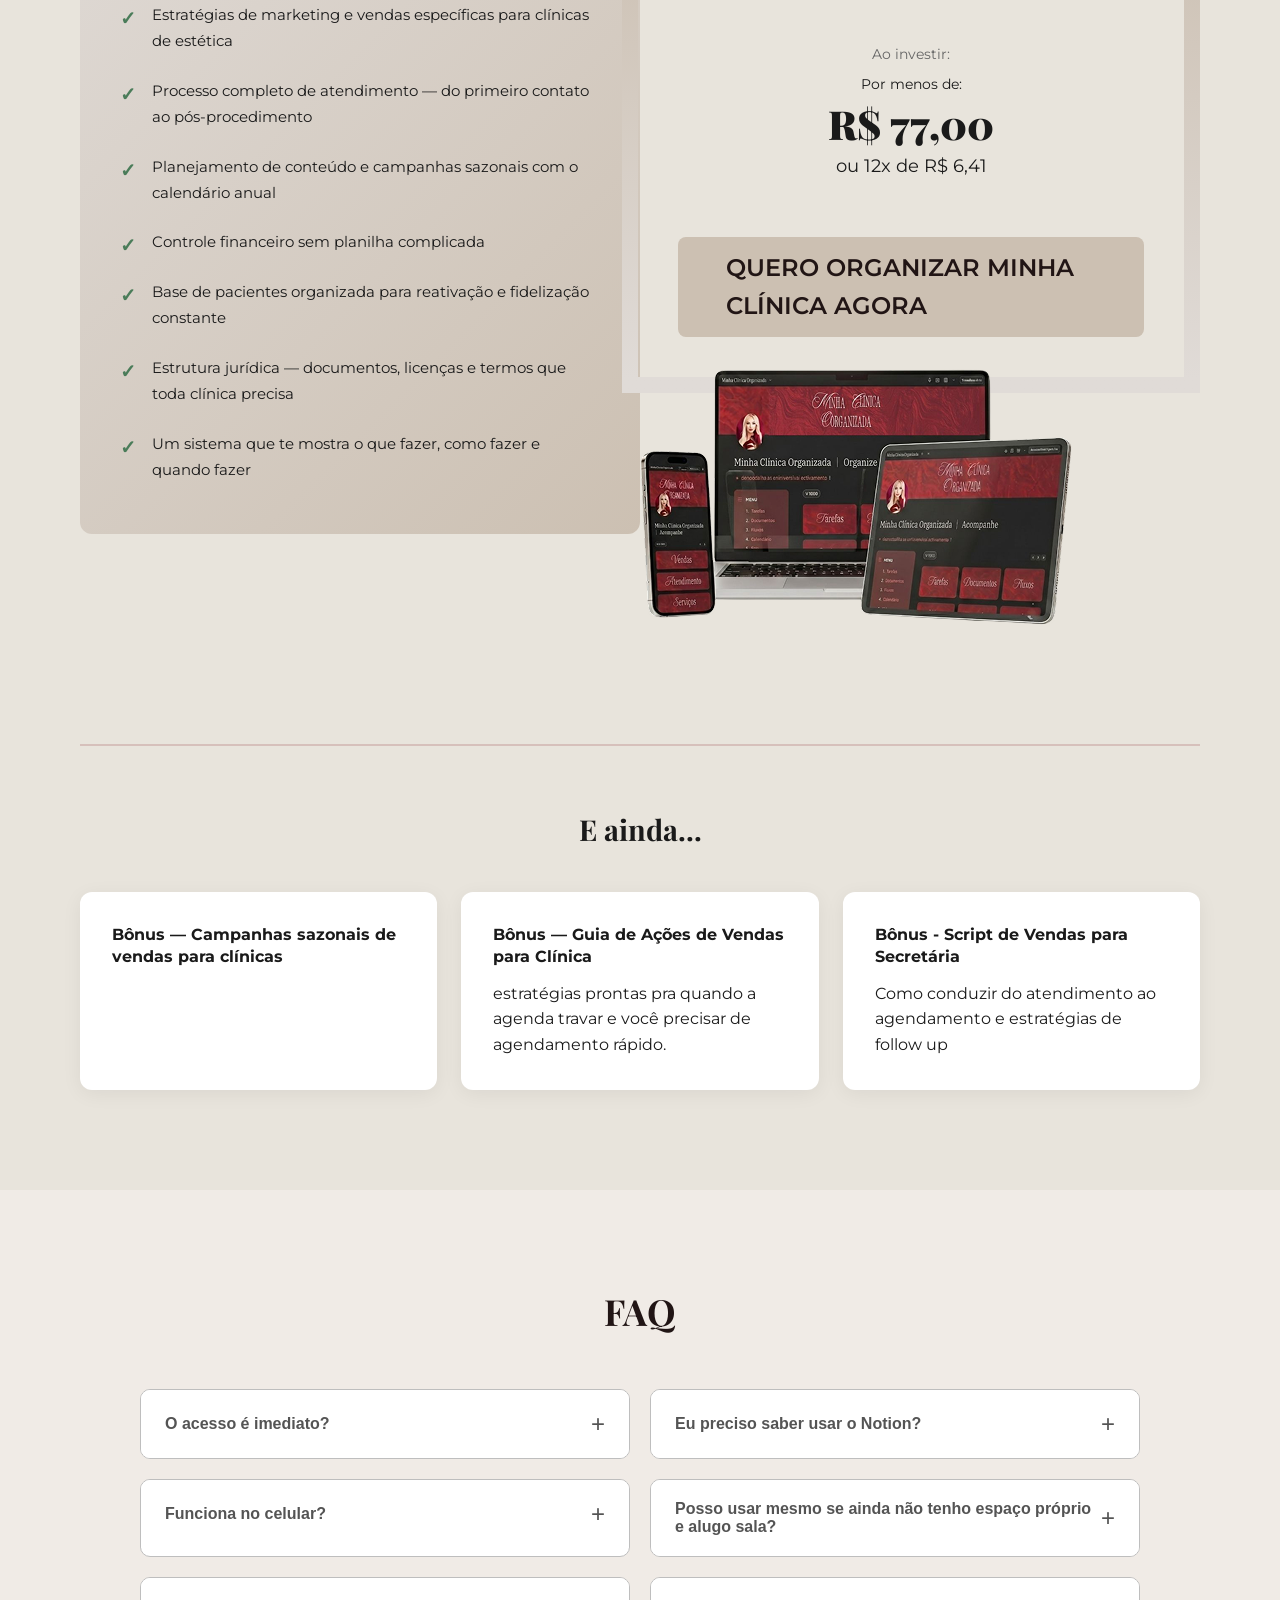
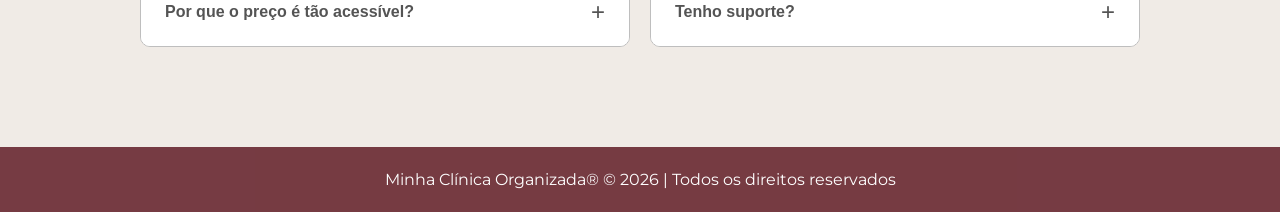
==== commit 43a4032f: "updates" ====
--- a/minha-clinica-organizada.html
+++ b/minha-clinica-organizada.html
@@ -90,39 +90,33 @@
             <div class="benefits-grid">
                 <div>
                     <div class="benefit-item">
-                        <h3 class="benefit-title">Definir quem você é no mercado de estética</h3>
-                        <p class="benefit-desc"> Definir quem você é no mercado de estética você entende qual é o seu posicionamento, pra quem você atende e por que a paciente certa te escolhe.</p>
-                    </div>
-
-                    <div class="benefit-item">
-                        <h3 class="benefit-title">Saber exatamente o que fazer no dia a dia</h3>
-                        <p class="benefit-desc">Nada de confusão. Você tem processo, rotina e prioridade — sem depender da sua memória pra nada.</p>
-                    </div>
-
-                    <div class="benefit-item">
-                        <h3 class="benefit-title">Atrair e converter pacientes com estratégia</h3>
-                        <p class="benefit-desc">Você sabe o que postar, como vender, como reativar carteira e como fazer campanha sem improvisar.</p>
-                    </div>
-
-                    <div class="benefit-item">
-                        <h3 class="benefit-title">Controlar o dinheiro da sua clínica de verdade</h3>
-                        <p class="benefit-desc">Você enxerga o que entra, o que sai, qual é seu ticket médio e onde está perdendo receita.</p>
-                    </div>
-
-                    <div class="benefit-item">
-                        <h3 class="benefit-title">Parar de depender de indicação para encher a agenda</h3>
-                        <p class="benefit-desc">Você tem estratégia de captação, reativação e fidelização — e usa tudo isso de forma consistente.</p>
-                    </div>
-
-                    <div class="benefit-item">
-                        <h3 class="benefit-title">Construir uma clínica que funciona com ou sem você presente</h3>
-                        <p class="benefit-desc">Processos documentados, equipe alinhada e gestão que não depende só da doutora.</p>
+                        <p class="benefit-desc"> Definir quem você é no mercado de estética Você entende qual é o seu posicionamento, pra quem você atende e por que a paciente certa te escolhe.</p>
+                    </div>
+
+                    <div class="benefit-item">
+                        <p class="benefit-desc">Saber exatamente o que fazer no dia a dia Nada de confusão. Você tem processo, rotina e prioridade, sem depender da sua memória pra nada.</p>
+                    </div>
+
+                    <div class="benefit-item">
+                        <p class="benefit-desc">Atrair e converter pacientes com estratégia Você sabe o que postar, como vender, como reativar carteira e como fazer campanha sem improvisar.</p>
+                    </div>
+
+                    <div class="benefit-item">
+                        <p class="benefit-desc">Controlar o dinheiro da sua clínica de verdade Você enxerga o que entra, o que sai, qual é seu ticket médio e onde está perdendo receita.</p>
+                    </div>
+
+                    <div class="benefit-item">
+                        <p class="benefit-desc">Parar de depender de indicação para encher a agenda Você tem estratégia de captação, reativação e fidelização, e usa tudo isso de forma consistente.</p>
+                    </div>
+
+                    <div class="benefit-item">
+                        <p class="benefit-desc">Construir uma clínica que funciona com ou sem você presente Processos documentados, equipe alinhada e gestão que não depende só da doutora.</p>
                     </div>
                 </div>
 
                 <div class="benefits-image">
                     <div class="image-placeholder">
-                        <!--colocar o mockup do notebook aqui-->
+                        <img src="assets/beneficios.png" alt="Benefícios do planner">
                     </div>
                 </div>
             </div>
@@ -136,11 +130,11 @@
     <!-- System Section -->
     <section class="system-section">
         <div class="container">
-            <h2 class="section-title">
+            <h2 class="section-title-system">
                 Ideia sem organização não vira negócio. Vira frustração. Técnica sem posicionamento não vira autoridade. Vira commoditie.
             </h2>
             <p class="section-intro-org">
-                O Minha Clínica Organizada® é um sistema completo no Notion para doutoras que querem sair do modo "sobrevivência" e construir uma clínica com posicionamento, gestão e vendas — mesmo começando do zero ou reorganizando o que já existe.
+                O Minha Clínica Organizada® é um sistema completo no Notion para doutoras que querem sair do modo "sobrevivência" e construir uma clínica com posicionamento, gestão e vendas, mesmo começando do zero ou reorganizando o que já existe.
             </p>
             <p class="section-intro-org">
                 Aqui você não encontra teoria solta. Você encontra estrutura prática, organizada por área, para executar de verdade.
@@ -169,10 +163,6 @@
 
                 <button class="carousel-btn next" onclick="moveCarousel(1)">›</button>
             </div>
-
-            <div style="text-align: center; margin-top: 56px;">
-                <a href="#preco" class="cta-button">Quero organizar minha clínica agora</a>
-            </div>
         </div>
     </section>
 
@@ -181,38 +171,62 @@
     <!-- Módulos Section -->
     <section class="modules-section">
         <div class="container">
-            <p class="modules-intro">
+            <h2 class="modules-intro">
                 Esse planner funciona como o mapa da sua clínica, mesmo que você esteja começando sozinha ou alugando sala.
-            </p>
+            </h2>
 
             <div class="modules-grid">
                 <div class="module-card">
-                    <div class="module-icon">👤</div>
+                    <div class="module-icon">
+                        <svg xmlns="http://www.w3.org/2000/svg" width="32" height="32" fill="#000000" viewBox="0 0 256 256">
+                            <path d="M128,28A100,100,0,1,0,228,128,100.11,100.11,0,0,0,128,28ZM68.87,198.42a68,68,0,0,1,118.26,0,91.8,91.8,0,0,1-118.26,0Zm124.3-5.55a75.61,75.61,0,0,0-44.51-34,44,44,0,1,0-41.32,0,75.61,75.61,0,0,0-44.51,34,92,92,0,1,1,130.34,0ZM128,156a36,36,0,1,1,36-36A36,36,0,0,1,128,156Z"></path>
+                        </svg>
+                    </div>
                     <h4 class="module-title">DNA DIGITAL &<br>POSICIONAMENTO</h4>
                 </div>
 
                 <div class="module-card">
-                    <div class="module-icon">📱</div>
+                    <div class="module-icon">
+                        <svg xmlns="http://www.w3.org/2000/svg" width="32" height="32" fill="#000000" viewBox="0 0 256 256">
+                            <path d="M128,84a44,44,0,1,0,44,44A44.05,44.05,0,0,0,128,84Zm0,80a36,36,0,1,1,36-36A36,36,0,0,1,128,164ZM176,28H80A52.06,52.06,0,0,0,28,80v96a52.06,52.06,0,0,0,52,52h96a52.06,52.06,0,0,0,52-52V80A52.06,52.06,0,0,0,176,28Zm44,148a44.05,44.05,0,0,1-44,44H80a44.05,44.05,0,0,1-44-44V80A44.05,44.05,0,0,1,80,36h96a44.05,44.05,0,0,1,44,44ZM188,76a8,8,0,1,1-8-8A8,8,0,0,1,188,76Z"></path>
+                        </svg>
+                    </div>
                     <h4 class="module-title">MARKETING &<br>REDES SOCIAIS</h4>
                 </div>
 
                 <div class="module-card">
-                    <div class="module-icon">🎯</div>
+                    <div class="module-icon">
+                        <svg xmlns="http://www.w3.org/2000/svg" width="32" height="32" fill="#000000" viewBox="0 0 256 256">
+                            <path d="M218.26,84.89a100.16,100.16,0,1,1-22.44-30.37l25.35-25.35a4,4,0,1,1,5.66,5.66l-96,96a4,4,0,0,1-5.66-5.66l31-31a44,44,0,1,0,15.78,31.3,4,4,0,0,1,8-.46,52,52,0,1,1-18.1-36.51l28.34-28.33A92,92,0,0,0,63,193.05,92,92,0,0,0,211,88.33a4,4,0,1,1,7.22-3.44Z"></path>
+                        </svg>
+                    </div>
                     <h4 class="module-title">VENDAS &<br>ESTRATÉGIAS</h4>
                 </div>
 
                 <div class="module-card">
-                    <div class="module-icon">⚙️</div>
+                    <div class="module-icon">
+                        <svg xmlns="http://www.w3.org/2000/svg" width="32" height="32" fill="#000000" viewBox="0 0 256 256">
+                            <path d="M40,84H76.29a28,28,0,0,0,55.42,0H216a4,4,0,0,0,0-8H131.71a28,28,0,0,0-55.42,0H40a4,4,0,0,0,0,8Zm64-24A20,20,0,1,1,84,80,20,20,0,0,1,104,60ZM216,172H195.71a28,28,0,0,0-55.42,0H40a4,4,0,0,0,0,8H140.29a28,28,0,0,0,55.42,0H216a4,4,0,0,0,0-8Zm-48,24a20,20,0,1,1,20-20A20,20,0,0,1,168,196Z"></path>
+                        </svg>
+                    </div>
                     <h4 class="module-title">GESTÃO &<br>PROCESSOS</h4>
                 </div>
 
                 <div class="module-card">
-                    <div class="module-icon">📊</div>
+                    <div class="module-icon">
+                        <svg xmlns="http://www.w3.org/2000/svg" width="32" height="32" fill="#000000" viewBox="0 0 256 256">
+                            <path d="M224,204H212V40a4,4,0,0,0-4-4H152a4,4,0,0,0-4,4V84H96a4,4,0,0,0-4,4v44H48a4,4,0,0,0-4,4v68H32a4,4,0,0,0,0,8H224a4,4,0,0,0,0-8ZM156,44h48V204H156ZM100,92h48V204H100ZM52,140H92v64H52Z"></path>
+                        </svg>
+                    </div>
                     <h4 class="module-title">FINANÇAS</h4>
                 </div>
 
                 <div class="module-card">
-                    <div class="module-icon">⚖️</div>
+                    <div class="module-icon">
+                        <svg xmlns="http://www.w3.org/2000/svg" width="32" height="32" fill="#000000" viewBox="0 0 256 256">
+                            <path d="M235.71,134.51l-32-80h0a4,4,0,0,0-4.57-2.41L132,67V40a4,4,0,0,0-8,0V68.79L55.13,84.1a4,4,0,0,0-2.84,2.41h0v0h0l-32,80A4,4,0,0,0,20,168c0,20.4,22.08,28,36,28s36-7.6,36-28a4,4,0,0,0-.29-1.49L61.46,90.88,124,77V212H104a4,4,0,0,0,0,8h48a4,4,0,0,0,0-8H132V75.21l61.47-13.66-29.18,73A4,4,0,0,0,164,136c0,20.4,22.08,28,36,28s36-7.6,36-28A4,4,0,0,0,235.71,134.51ZM56,188c-7.15,0-27.37-3.56-28-19.27l28-70,28,70C83.37,184.44,63.15,188,56,188Zm144-32c-7.15,0-27.37-3.56-28-19.27l28-70,28,70C227.37,152.44,207.15,156,200,156Z"></path>
+                        </svg>
+                    </div>
                     <h4 class="module-title">JURÍDICO</h4>
                 </div>
             </div>
@@ -222,42 +236,47 @@
     <!-- Comparison Section -->
     <section class="comparison-section">
         <div class="container">
-            <div class="comparison-header">
-                <div class="comparison-intro">
-                    <p>Tudo que você precisa para<br>organizar sua clínica está em<br>um só lugar</p>
-                </div>
-            </div>
-
-            <div class="comparison-grid">
-                <div class="comparison-card without">
-                    <h3 class="comparison-title">Sem o Planner</h3>
-                    <ul class="comparison-list">
-                        <li>Usa diversas planilhas e ferramentas diferentes (nada conversa entre si)</li>
-                        <li>Tudo fica na cabeça — falta sistema e processo claro</li>
-                        <li>Não sabe o que postar, quando vender ou como reativar</li>
-                        <li>Agenda instável e você não sabe o motivo</li>
-                        <li>Trabalha muito, mas o dinheiro não reflete o esforço</li>
-                    </ul>
+            <div class="comparison-layout">
+                <div class="comparison-left">
+                    <h2 class="comparison-title">Tudo que você precisa para organizar sua clínica em um só lugar.</h2>
+
+                    <p class="comparison-description">
+                        Um sistema simples, visual e pronto para usar desde o primeiro dia. Totalmente personalizável e responsivo. Adapte à sua identidade, escolha o tema que preferir e acesse de qualquer dispositivo — computador, tablet ou celular.
+                    </p>
+
                     <div class="comparison-mockup">
-                        <img src="assets/mockup-celulares.png" alt="Múltiplas ferramentas desorganizadas">
-                    </div>
-                </div>
-
-                <div class="comparison-card with">
-                    <h3 class="comparison-title">Com o Planner</h3>
-                    <ul class="comparison-list">
-                        <li>POSICIONAMENTO<br><span>Você sabe quem é, pra quem atende e como se diferencia no mercado</span></li>
-                        <li>MARKETING<br><span>Calendário de conteúdo pronto e campanhas sazonais organizadas</span></li>
-                        <li>VENDAS<br><span>Processo de vendas documentado + estratégias de reativação</span></li>
-                        <li>GESTÃO<br><span>Processos, equipe e atendimento estruturados do início ao fim</span></li>
-                        <li>FINANÇAS<br><span>Controle financeiro simples — você vê onde está perdendo ou ganhando</span></li>
-                        <li>JURÍDICO<br><span>Checklist completo de documentos e licenças que toda clínica precisa</span></li>
-                    </ul>
-                </div>
-            </div>
-
-            <div style="text-align: center; margin-top: 56px;">
-                <a href="#preco" class="cta-button">QUERO AGORA</a>
+                        <img src="assets/mockup-devices.png" alt="Mockups do planner">
+                    </div>
+
+                    <a href="#preco" class="cta-button">QUERO AGORA</a>
+                </div>
+
+                <div class="comparison-right">
+                    <div class="comparison-card without">
+                        <h3 class="card-title">Sem o Planner</h3>
+                        <p class="card-subtitle">(sem julgamento, mas real)</p>
+                        <ul class="card-list">
+                            <li>Agenda instável — cheia um mês, vazia no outro</li>
+                            <li>Sempre perde datas importantes por falta de organização</li>
+                            <li>Trabalha muito mas o dinheiro não é suficiente</li>
+                            <li>Não tem processo (tudo depende de você e da sua memória)</li>
+                            <li>Posta sem estratégia e não vê resultado</li>
+                            <li>Sente que poderia mais, mas não sabe por onde começar</li>
+                        </ul>
+                    </div>
+
+                    <div class="comparison-card with">
+                        <h3 class="card-title">Com o Planner</h3>
+                        <p class="card-subtitle">(transformação)</p>
+                        <ul class="card-list">
+                            <li>Você tem posicionamento claro — a paciente certa te encontra</li>
+                            <li>Sabe exatamente o que fazer quando a agenda trava</li>
+                            <li>Processos documentados — sua clínica funciona com ou sem você</li>
+                            <li>Conteúdo e vendas com intenção — não mais no achismo</li>
+                            <li>Constrói uma clínica com visão de longo prazo e independência financeira</li>
+                        </ul>
+                    </div>
+                </div>
             </div>
         </div>
     </section>
@@ -265,9 +284,9 @@
     <!-- Included Section -->
     <section class="included-section">
         <div class="container">
-            <h2 class="section-title">Tudo que você precisa para organizar sua clínica em um só lugar.</h2>
+            <h2 class="section-title-included">Tudo que você precisa para organizar sua clínica em um só lugar.</h2>
             <p class="section-subtitle">
-                Com o Minha Clínica Organizada®, você leva um sistema completo no Notion para organizar sua clínica do zero — ou reorganizar o que já existe mas funciona no improviso — sem precisar fazer vários cursos ou usar mil ferramentas diferentes.
+                Com o Minha Clínica Organizada®, você leva um sistema completo no Notion para organizar sua clínica do zero ou reorganizar o que já existe mas funciona no improviso sem precisar fazer vários cursos ou usar mil ferramentas diferentes.
             </p>
 
             <div class="included-grid">
@@ -286,10 +305,9 @@
                     </ul>
                 </div>
 
-                <!-- Coluna Direita - Preço e CTA -->
                 <div class="included-right">
                     <div class="price-box">
-                        <p class="price-intro">O planner personalizado que você escolheu incluir no seu planner:</p>
+                        <p class="price-intro">Tudo isso por menos do que um procedimento que você realiza toda semana.</p>
 
                         <div class="price-highlight">
                             <p class="price-label">Ao investir:</p>
@@ -299,10 +317,9 @@
                         </div>
 
                         <a href="#preco" class="cta-button">QUERO ORGANIZAR MINHA CLÍNICA AGORA</a>
-
-                        <div class="product-mockup">
-                            <img src="assets/mockup-devices.png" alt="Mockup do planner em dispositivos">
-                        </div>
+                    </div>
+                    <div class="product-mockup">
+                        <img src="assets/diagramas.png" alt="Mockup do planner em dispositivos">
                     </div>
                 </div>
             </div>
--- a/style.css
+++ b/style.css
@@ -270,6 +270,20 @@
   background-clip: text;
 }
 
+.benefits-grid > div {
+  position: relative;
+  padding-left: 24px;
+}
+.benefits-grid > div::before {
+  content: "";
+  position: absolute;
+  left: 5px;
+  top: 6px;
+  bottom: 120px;
+  width: 2px;
+  background-color: #670003;
+}
+
 .benefits-grid {
   display: grid;
   grid-template-columns: 1fr 1fr;
@@ -279,19 +293,22 @@
 }
 
 .benefit-item {
+  position: relative;
   margin-bottom: 40px;
 }
-
-.benefit-title {
-  font-family: var(--serif);
-  font-size: 1.3rem;
-  font-weight: 700;
-  margin-bottom: 12px;
-  color: var(--text-dark);
+.benefit-item::before {
+  content: "";
+  position: absolute;
+  left: -23px;
+  top: 6px;
+  width: 10px;
+  height: 10px;
+  border-radius: 50%;
+  background-color: #670003;
 }
 
 .benefit-desc {
-  font-size: 1rem;
+  font-size: 1.2rem;
   line-height: 1.7;
   color: var(--text-muted);
 }
@@ -314,6 +331,24 @@
   padding: 80px 40px;
   background: var(--preto-fundo);
 }
+.section-title-system {
+  font-family: var(--serif);
+  font-size: clamp(1.8rem, 4vw, 2.25rem);
+  line-height: 1.2;
+  text-align: center;
+  margin-bottom: 48px;
+  background: linear-gradient(90deg, #e0dbd7 0%, #ccc0b2 100%);
+  -webkit-background-clip: text;
+  -webkit-text-fill-color: transparent;
+  background-clip: text;
+}
+.section-intro-org {
+  color: var(--bege);
+  text-align: center;
+  font-size: 1.1rem;
+  line-height: 1.7;
+  margin-bottom: 10px;
+}
 
 .carousel-container {
   position: relative;
@@ -334,7 +369,8 @@
 }
 
 .carousel-slide {
-  min-width: 100%;
+  min-width: calc(50% - 10px);
+  flex-shrink: 0;
   display: flex;
   justify-content: center;
   align-items: center;
@@ -375,12 +411,6 @@
 .carousel-btn.next {
   right: 0;
 }
-.section-title {
-  background: linear-gradient(90deg, #e0dbd7 0%, #ccc0b2 100%);
-  -webkit-background-clip: text;
-  -webkit-text-fill-color: transparent;
-  background-clip: text;
-}
 .section-intro-org {
   color: var(--bege);
   text-align: center;
@@ -398,10 +428,10 @@
 .modules-intro {
   color: var(--bege);
   text-align: center;
-  font-size: 1.2rem;
+  font-size: clamp(1.5rem, 3vw, 2rem);
   line-height: 1.7;
   margin-bottom: 56px;
-  max-width: 700px;
+  /*max-width: 700px;*/
   margin-left: auto;
   margin-right: auto;
 }
@@ -434,8 +464,18 @@
 }
 
 .module-icon {
-  font-size: 2.5rem;
-  margin-bottom: 8px;
+  width: 48px;
+  height: 48px;
+  margin-bottom: 16px;
+  display: flex;
+  align-items: center;
+  justify-content: center;
+}
+.module-icon svg {
+  width: 100%;
+  height: 100%;
+  stroke: var(--bordo);
+  stroke-width: 1.5;
 }
 
 .module-title {
@@ -455,241 +495,164 @@
   padding: 100px 40px;
 }
 
-.comparison-grid {
+.comparison-layout {
   display: grid;
   grid-template-columns: 1fr 1fr;
-  gap: 40px;
-  margin-top: 48px;
+  gap: 60px;
+  max-width: 1400px;
+  margin: 0 auto;
+  align-items: start;
+}
+
+/* LADO ESQUERDO */
+.comparison-left {
+  display: flex;
+  flex-direction: column;
+  gap: 32px;
+}
+
+.comparison-title {
+  font-family: var(--serif);
+  font-size: clamp(2rem, 4vw, 3rem);
+  line-height: 1.2;
+  color: white;
+  font-weight: 700;
+}
+
+.comparison-description {
+  font-size: 1rem;
+  line-height: 1.7;
+  color: rgba(255, 255, 255, 0.85);
+}
+
+.comparison-mockup {
+  margin: 20px 0;
+}
+
+.comparison-mockup img {
+  max-width: 100%;
+  height: auto;
+  border-radius: 12px;
+}
+
+/* LADO DIREITO */
+.comparison-right {
+  display: flex;
+  flex-direction: column;
+  gap: 24px;
 }
 
 .comparison-card {
-  padding: 40px;
-  border-radius: 12px;
-  border: 2px solid #e0e0e0;
+  padding: 32px;
+  border-radius: 16px;
 }
 
 .comparison-card.without {
-  background: #f8f8f8;
+  background: rgba(0, 0, 0, 0.4);
+  backdrop-filter: blur(10px);
+  color: white;
 }
 
 .comparison-card.with {
-  background: white;
-  border-color: var(--rose);
-}
-
-.comparison-title {
-  font-family: var(--serif);
-  font-size: 1.5rem;
-  margin-bottom: 24px;
-  font-weight: 700;
-}
-
-.comparison-title small {
-  font-size: 0.85rem;
+  background: #d4cec8;
+  color: var(--text-dark);
+}
+
+.card-title {
+  font-family: var(--serif);
+  font-size: 1.8rem;
+  font-weight: 700;
+  margin-bottom: 8px;
+}
+
+.comparison-card.without .card-title {
+  color: white;
+}
+
+.comparison-card.with .card-title {
+  color: var(--burgundy);
+}
+
+.card-subtitle {
+  font-size: 0.9rem;
   opacity: 0.7;
-  font-weight: 400;
-}
-
-.comparison-list {
+  margin-bottom: 20px;
+  font-style: italic;
+}
+
+.card-list {
   list-style: none;
-}
-
-.comparison-list li {
-  padding: 12px 0;
-  padding-left: 32px;
-  position: relative;
-  line-height: 1.6;
-}
-
-.comparison-list li::before {
-  content: "→";
-  position: absolute;
-  left: 0;
-  color: var(--rose);
-  font-weight: 700;
-}
-
-.comparison-section .container {
-  position: relative;
-  z-index: 2;
-}
-
-.comparison-header {
-  text-align: center;
-  margin-bottom: 56px;
-}
-
-.comparison-intro p {
-  color: white;
-  font-family: var(--serif);
-  font-size: clamp(1.5rem, 3vw, 2rem);
-  line-height: 1.4;
-  font-weight: 400;
-}
-
-.comparison-grid {
-  display: grid;
-  grid-template-columns: 1fr 1fr;
-  gap: 32px;
-  max-width: 1100px;
-  margin: 0 auto;
-}
-
-.comparison-card {
-  background: #d4cec8;
-  padding: 40px;
-  border-radius: 16px;
-  box-shadow: 0 20px 60px rgba(0, 0, 0, 0.3);
-}
-
-.comparison-card.without {
-  display: flex;
-  flex-direction: column;
-}
-
-.comparison-title {
-  font-family: var(--serif);
-  font-size: 1.8rem;
-  margin-bottom: 28px;
-  color: var(--burgundy);
-  font-weight: 700;
-}
-
-.comparison-list {
-  list-style: none;
-  margin-bottom: 24px;
-}
-
-.comparison-list li {
-  padding: 12px 0 12px 28px;
+  padding: 0;
+  margin: 0;
+}
+
+.card-list li {
+  padding: 10px 0 10px 24px;
   position: relative;
   line-height: 1.6;
   font-size: 0.95rem;
-  color: var(--text-dark);
-  font-weight: 500;
-}
-
-.comparison-list li::before {
+}
+
+.card-list li::before {
   content: "•";
   position: absolute;
   left: 0;
+  font-weight: 700;
+  font-size: 1.2rem;
+}
+
+.comparison-card.without .card-list li::before {
+  color: rgba(255, 255, 255, 0.6);
+}
+
+.comparison-card.with .card-list li::before {
   color: var(--burgundy);
-  font-weight: 700;
-  font-size: 1.2rem;
-}
-
-.comparison-card.with .comparison-list li {
-  font-weight: 700;
-  text-transform: uppercase;
-  font-size: 0.75rem;
-  letter-spacing: 0.05em;
-  padding-bottom: 4px;
-}
-
-.comparison-card.with .comparison-list li span {
-  display: block;
-  font-weight: 400;
-  text-transform: none;
-  font-size: 0.9rem;
-  margin-top: 4px;
-  letter-spacing: 0;
-  line-height: 1.5;
-  color: var(--text-muted);
-}
-
-.comparison-mockup {
-  margin-top: auto;
-  text-align: center;
-  padding-top: 24px;
-}
-
-.comparison-mockup img {
-  max-width: 100%;
-  height: auto;
-  border-radius: 8px;
 }
 
 /* Included Section */
-.included-section {
-  padding: 80px 40px;
-  background: var(--white);
-}
-
-.included-section {
-  color: white;
-  text-align: center;
-}
-
-.included-list {
-  max-width: 900px;
-  margin: 0 auto;
-}
-
-.included-item {
-  display: flex;
-  gap: 20px;
-  align-items: flex-start;
-  margin-bottom: 24px;
-  padding: 20px;
-  background: rgba(255, 255, 255, 0.05);
-  border-radius: 8px;
-}
-
-.included-check {
-  color: var(--rose);
-  font-size: 1.5rem;
-  flex-shrink: 0;
-}
-
-.included-text {
-  font-size: 1.05rem;
-  line-height: 1.6;
-}
-
-.bonus-section {
-  margin-top: 56px;
-  padding-top: 56px;
-  border-top: 1px solid rgba(255, 255, 255, 0.2);
-}
-
-.bonus-title {
-  font-family: var(--serif);
-  font-size: 1.8rem;
-  margin-bottom: 32px;
-  text-align: center;
-}
 .included-section {
   background: #e8e4dc;
   padding: 100px 40px;
 }
-
-.included-section .section-title {
-  text-align: center;
-  margin-bottom: 24px;
-  color: var(--burgundy);
-}
-
+.section-title-included {
+  font-size: clamp(1.8rem, 4vw, 2rem);
+  background: linear-gradient(45deg, #211515 0%, #540b14 100%);
+  -webkit-background-clip: text;
+  -webkit-text-fill-color: transparent;
+  background-clip: text;
+}
 .section-subtitle {
   text-align: center;
   font-size: 1rem;
   line-height: 1.7;
-  color: var(--text-muted);
+  color: var(--preto-fundo);
   max-width: 900px;
   margin: 0 auto 64px;
+}
+
+.included-left {
+  background: linear-gradient(135deg, #e0dbd7 0%, #ccc0b2 100%);
+  padding: 40px;
+  border-radius: 12px;
+  height: fit-content;
+  display: flex;
+  flex-direction: column;
 }
 
 .included-grid {
   display: grid;
   grid-template-columns: 1fr 1fr;
-  gap: 60px;
   max-width: 1200px;
   margin: 0 auto;
 }
 
 .included-subtitle {
   font-family: var(--serif);
-  font-size: 1.3rem;
-  color: var(--burgundy);
+  font-size: 2rem;
+  background: linear-gradient(45deg, #211515 0%, #ccc0b2 100%);
+  -webkit-background-clip: text;
+  -webkit-text-fill-color: transparent;
+  background-clip: text;
   margin-bottom: 24px;
   font-weight: 700;
 }
@@ -702,6 +665,7 @@
   padding: 12px 0 12px 32px;
   position: relative;
   line-height: 1.7;
+  text-align: left;
   font-size: 0.95rem;
   color: var(--text-dark);
 }
@@ -714,23 +678,28 @@
   font-weight: 700;
   font-size: 1.2rem;
 }
-
+.included-right {
+  margin-left: -18px;
+}
 .price-box {
-  background: white;
+  background: var(--creme);
   padding: 40px;
-  border-radius: 16px;
-  box-shadow: 0 8px 30px rgba(0, 0, 0, 0.08);
+  border-radius: 24px;
+  border: 16px solid rgba(224, 219, 215, 0.5);
+  border-image: linear-gradient(360deg, #e0dbd7 0%, #ccc0b2 100%) 1;
+  margin-top: 90px;
 }
 
 .price-intro {
   font-size: 0.9rem;
+  text-align: center;
   color: var(--text-muted);
   margin-bottom: 24px;
   line-height: 1.6;
 }
 
 .price-highlight {
-  background: #f5f2ec;
+  background: var(--creme);
   padding: 28px;
   border-radius: 12px;
   margin-bottom: 28px;
@@ -763,14 +732,10 @@
   color: var(--text-dark);
 }
 
-.product-mockup {
-  margin-top: 32px;
-  text-align: center;
-}
-
 .product-mockup img {
   max-width: 100%;
   height: auto;
+  margin-top: -190px;
 }
 
 .bonus-section {
@@ -806,40 +771,6 @@
   color: var(--burgundy);
   margin-bottom: 12px;
   line-height: 1.4;
-}
-
-/* Pricing Section */
-.pricing-section {
-  padding: 80px 40px;
-  background: var(--rose);
-  color: white;
-  text-align: center;
-}
-
-.price-old {
-  font-size: 1.2rem;
-  text-decoration: line-through;
-  opacity: 0.7;
-  margin-bottom: 16px;
-}
-
-.price-new {
-  font-family: var(--serif);
-  font-size: 3rem;
-  font-weight: 900;
-  margin-bottom: 16px;
-}
-
-.price-installment {
-  font-size: 1.3rem;
-  margin-bottom: 40px;
-  opacity: 0.95;
-}
-
-.price-note {
-  font-size: 0.95rem;
-  opacity: 0.8;
-  margin-top: 24px;
 }
 
 /* FAQ Section */
@@ -870,10 +801,6 @@
   overflow: hidden;
   border: 1px groove #bebebe;
   transition: all 0.3s;
-}
-
-.faq-item:hover {
-  border-color: var(--);
 }
 
 .faq-question {
@@ -895,7 +822,7 @@
 .faq-icon {
   font-size: 1.5rem;
   font-weight: 300;
-  color: var(--burgundy);
+  color: #545454;
   transition: transform 0.3s;
 }
 
@@ -969,6 +896,9 @@
   .quote-section {
     padding: 15px 15px;
   }
+  .carousel-slide {
+    min-width: 100%;
+  }
   .carousel-slide img {
     max-width: 280px;
   }
@@ -999,6 +929,22 @@
   .module-title {
     font-size: 0.75rem;
   }
+  .comparison-section {
+    padding: 80px 20px;
+  }
+
+  .comparison-layout {
+    grid-template-columns: 1fr;
+    gap: 40px;
+  }
+
+  .comparison-left {
+    order: 1;
+  }
+
+  .comparison-right {
+    order: 2;
+  }
   .included-section {
     padding: 80px 20px;
   }
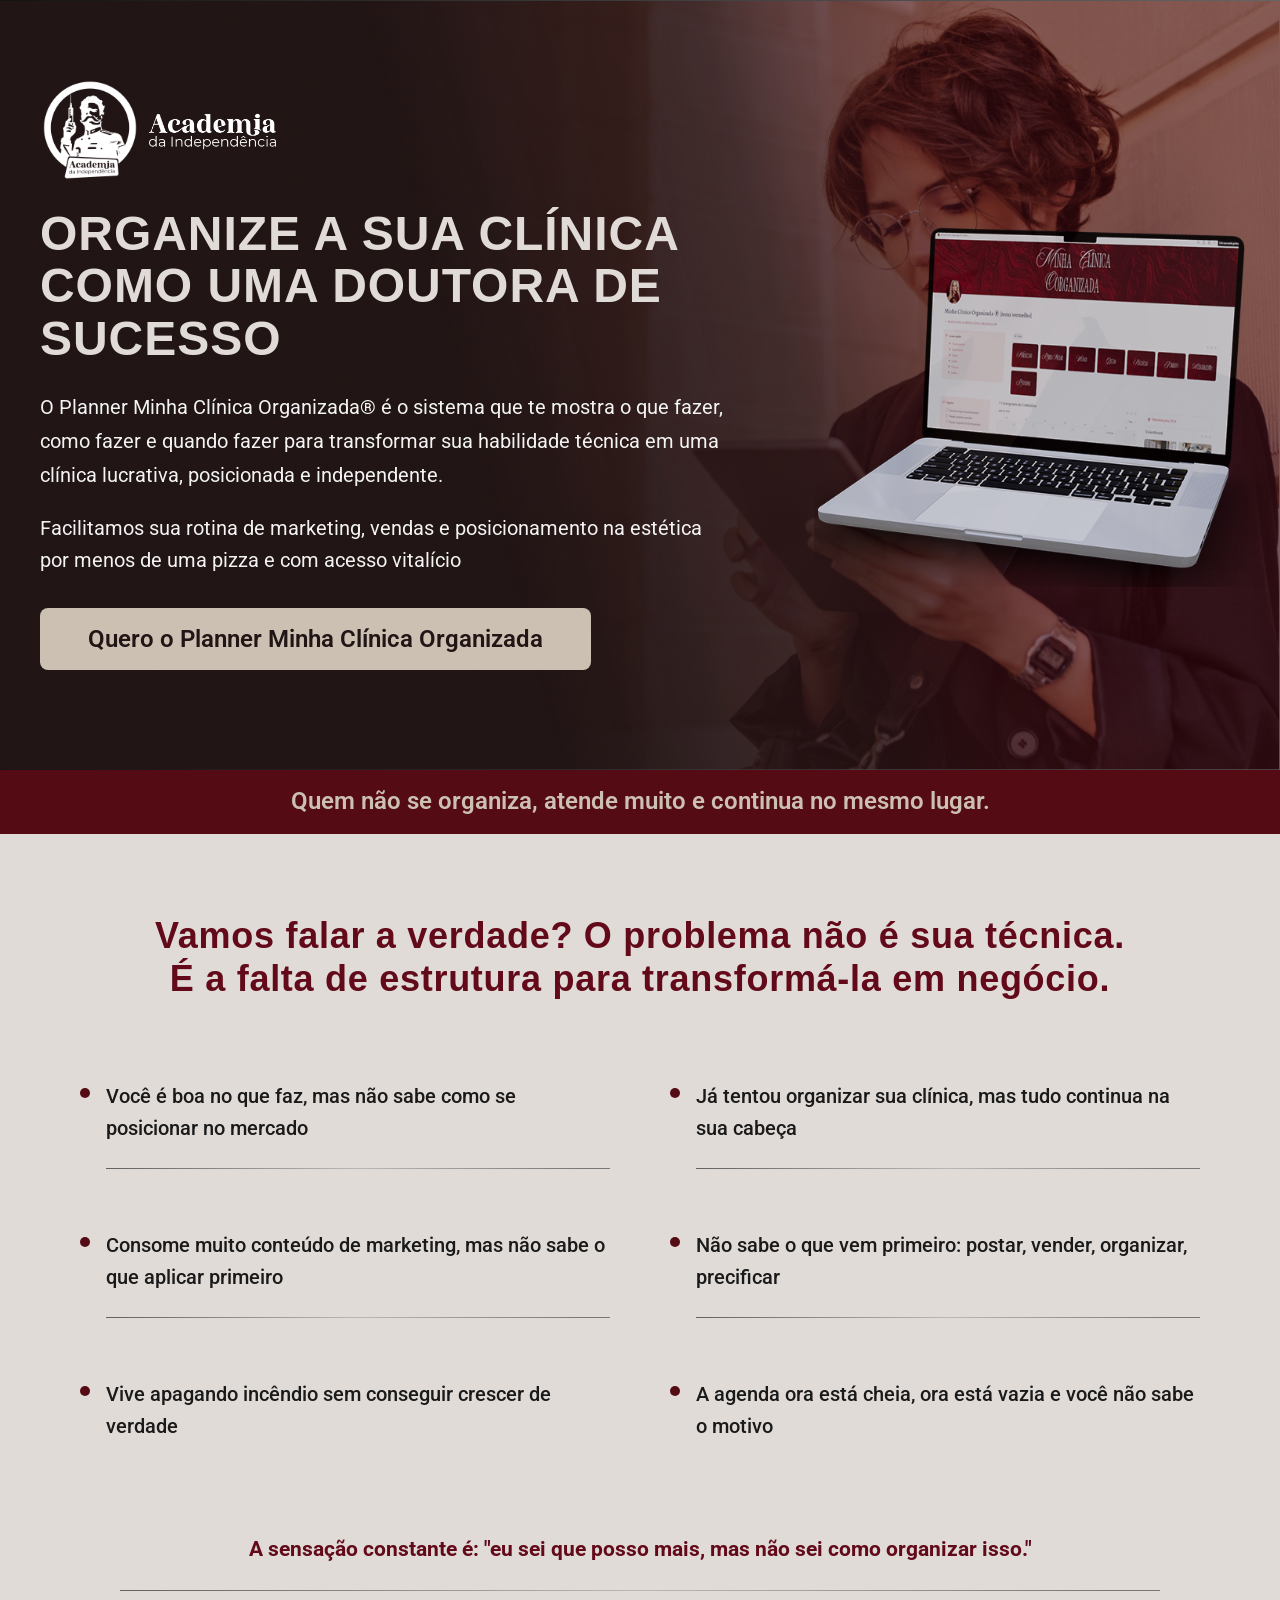
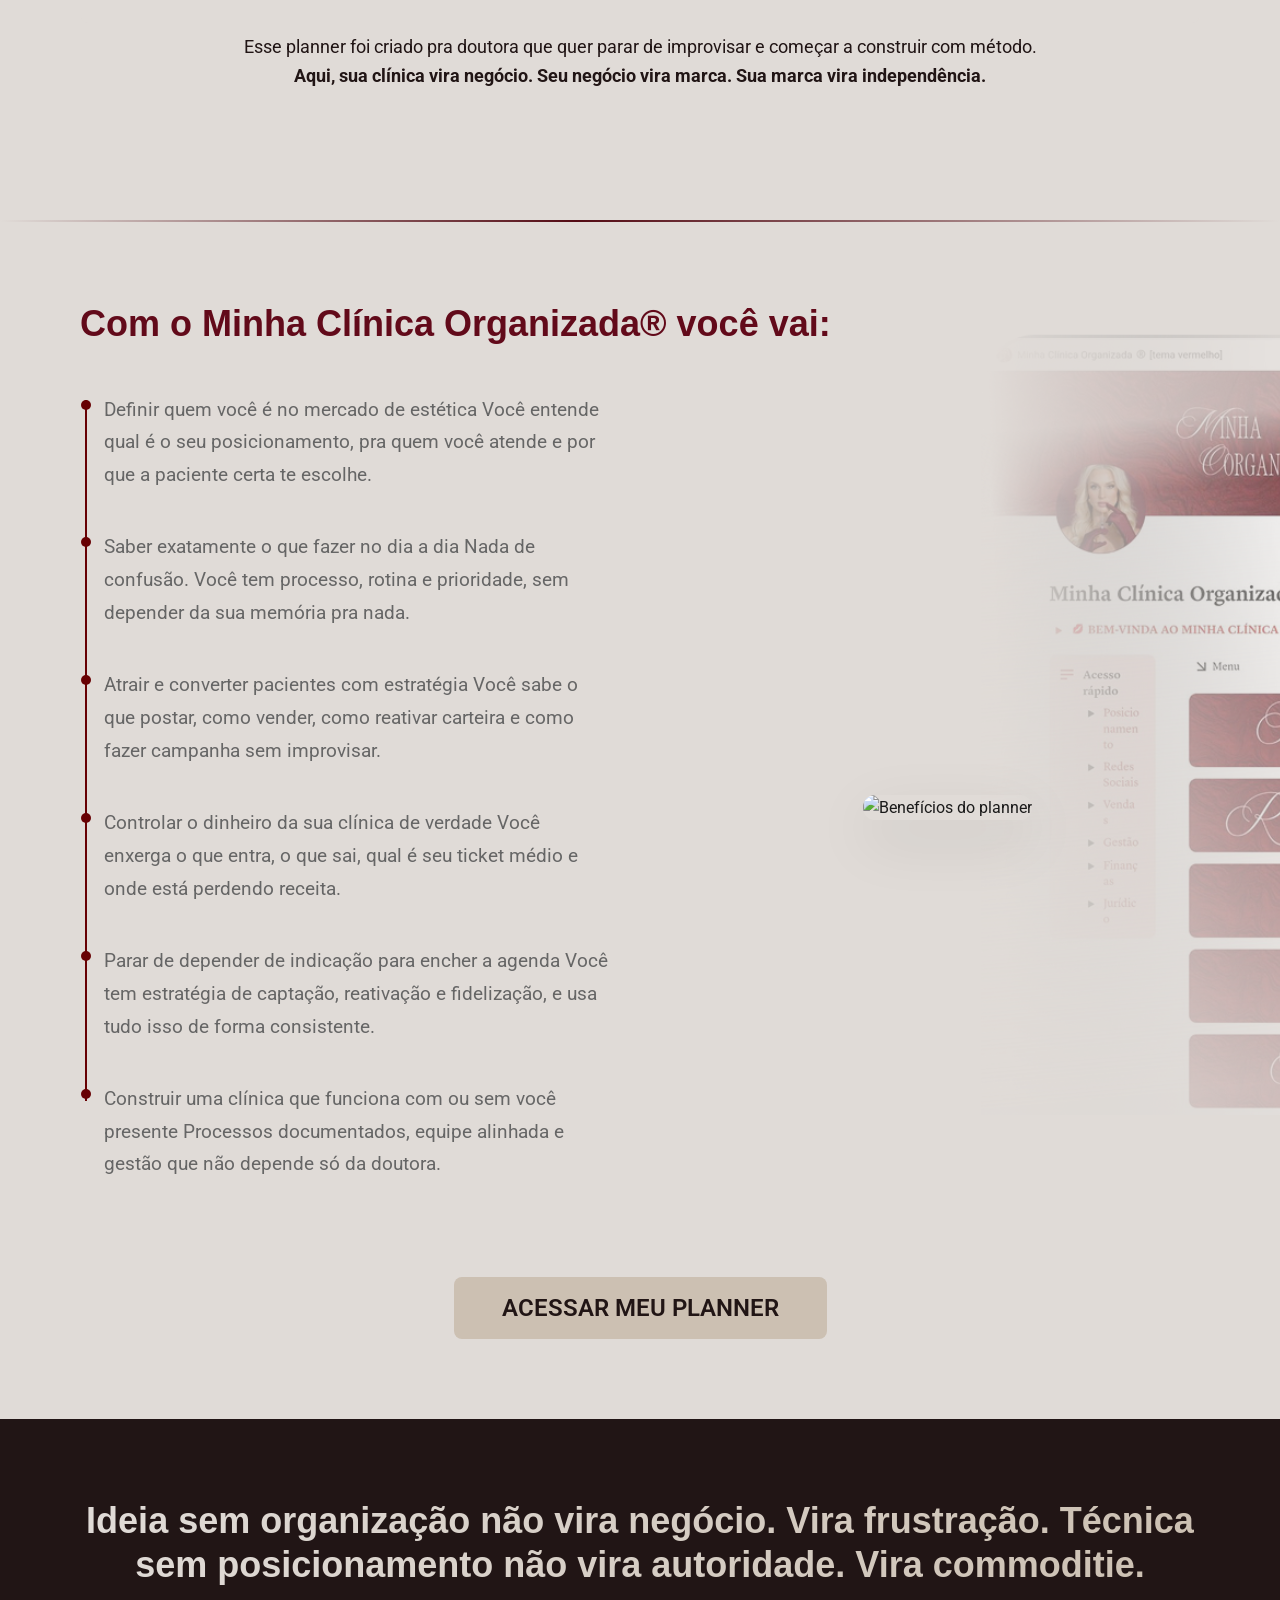
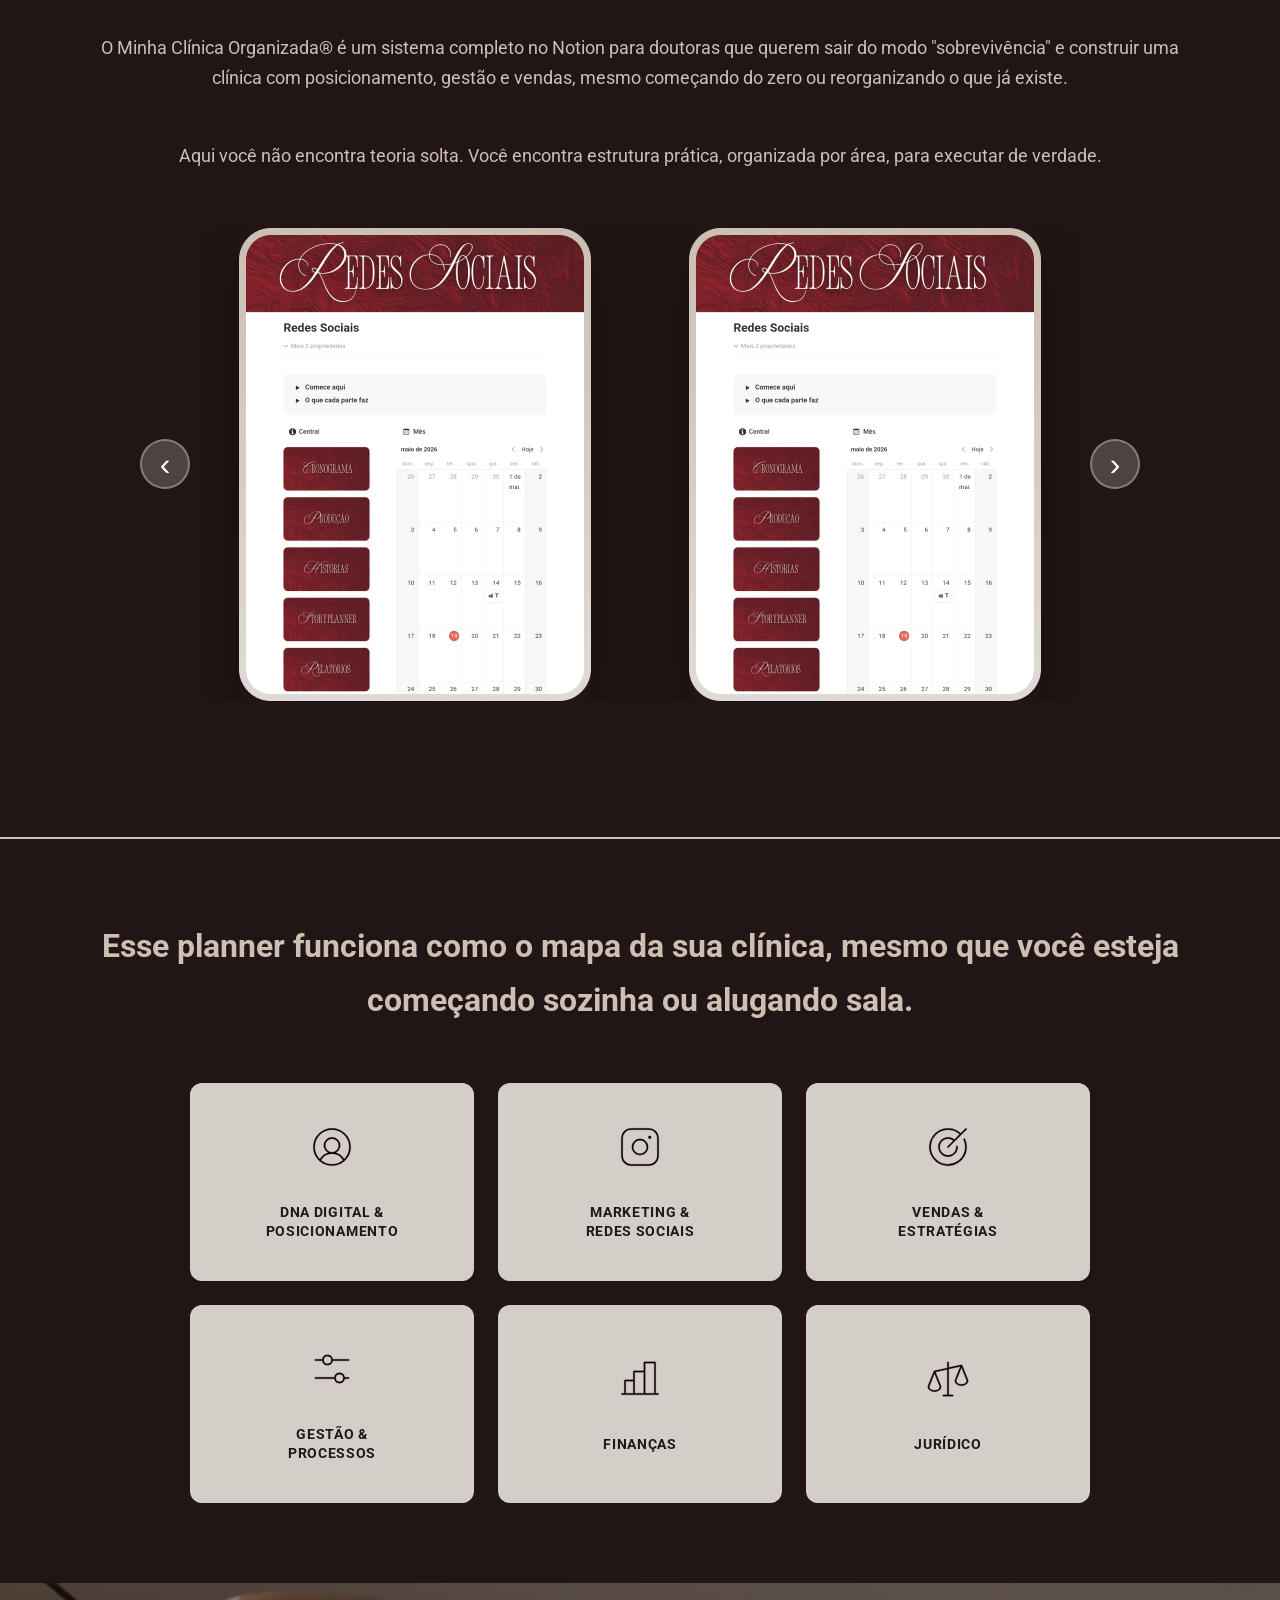
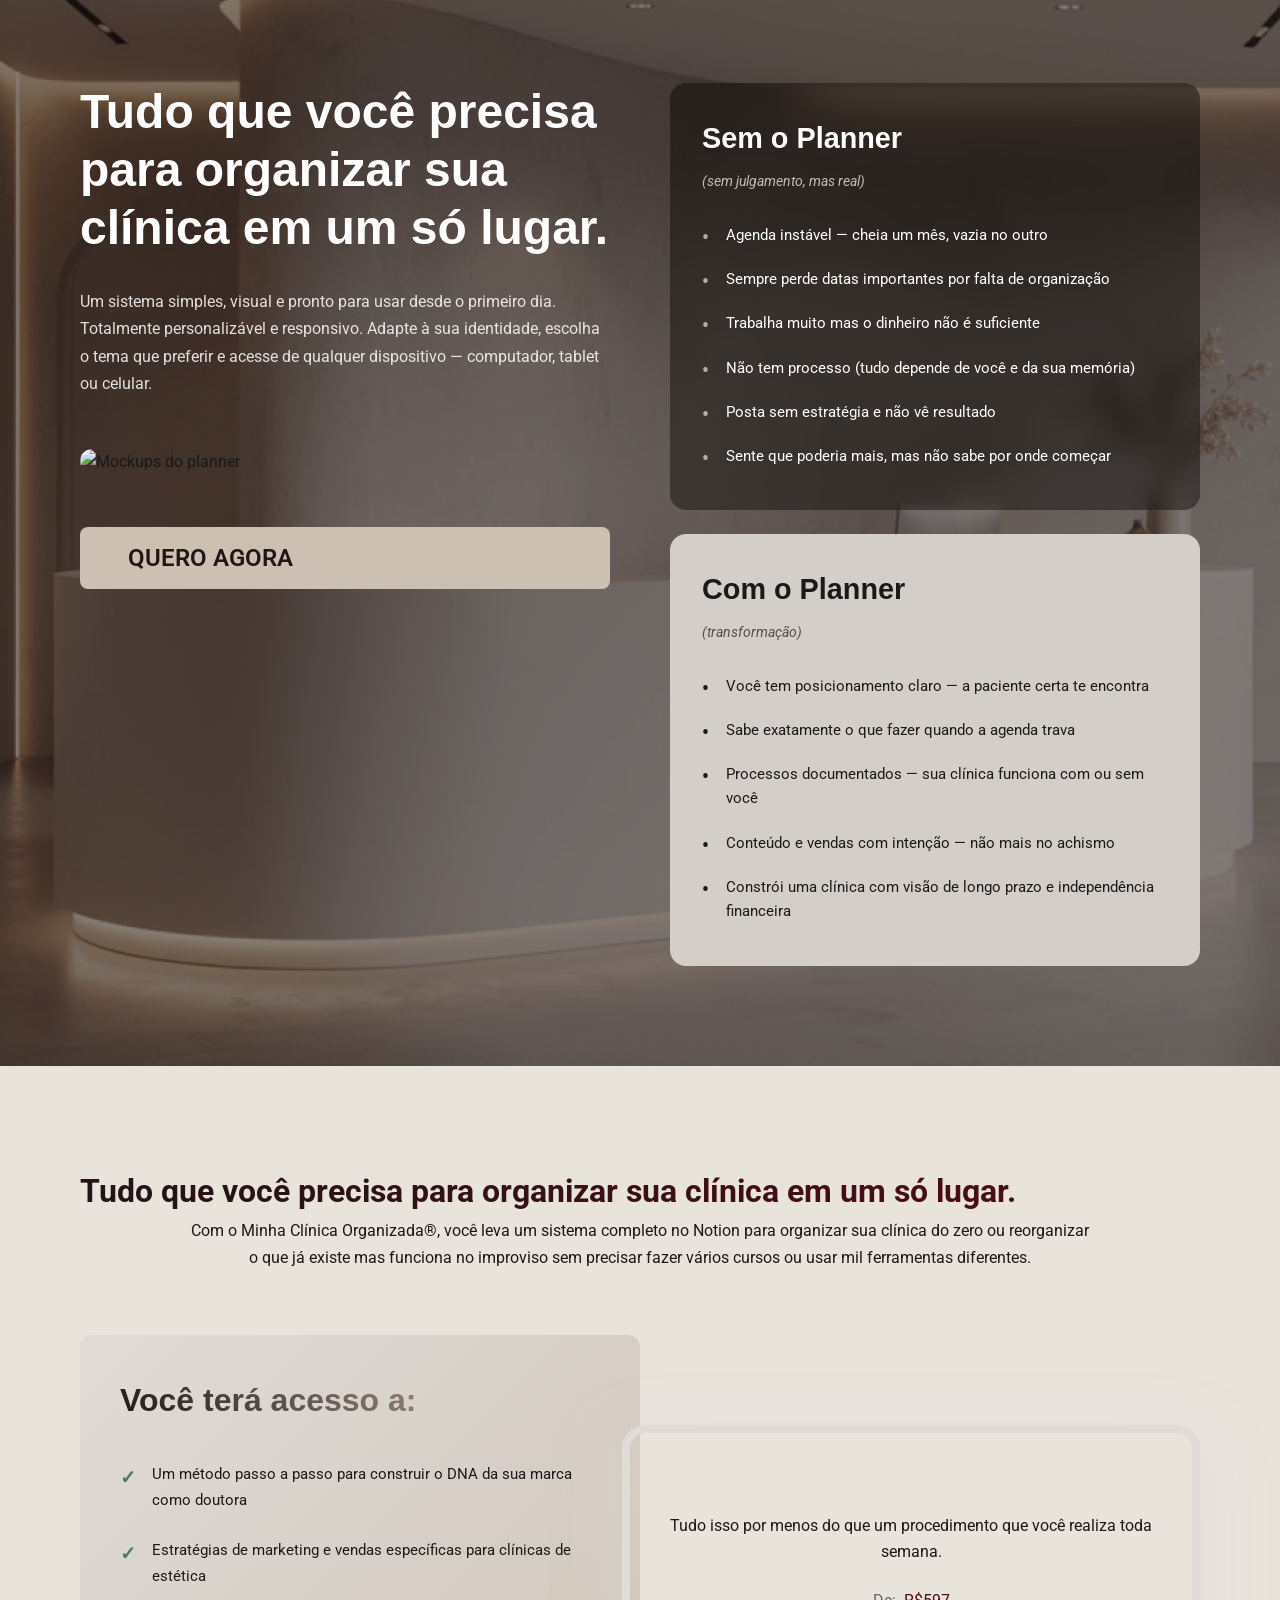
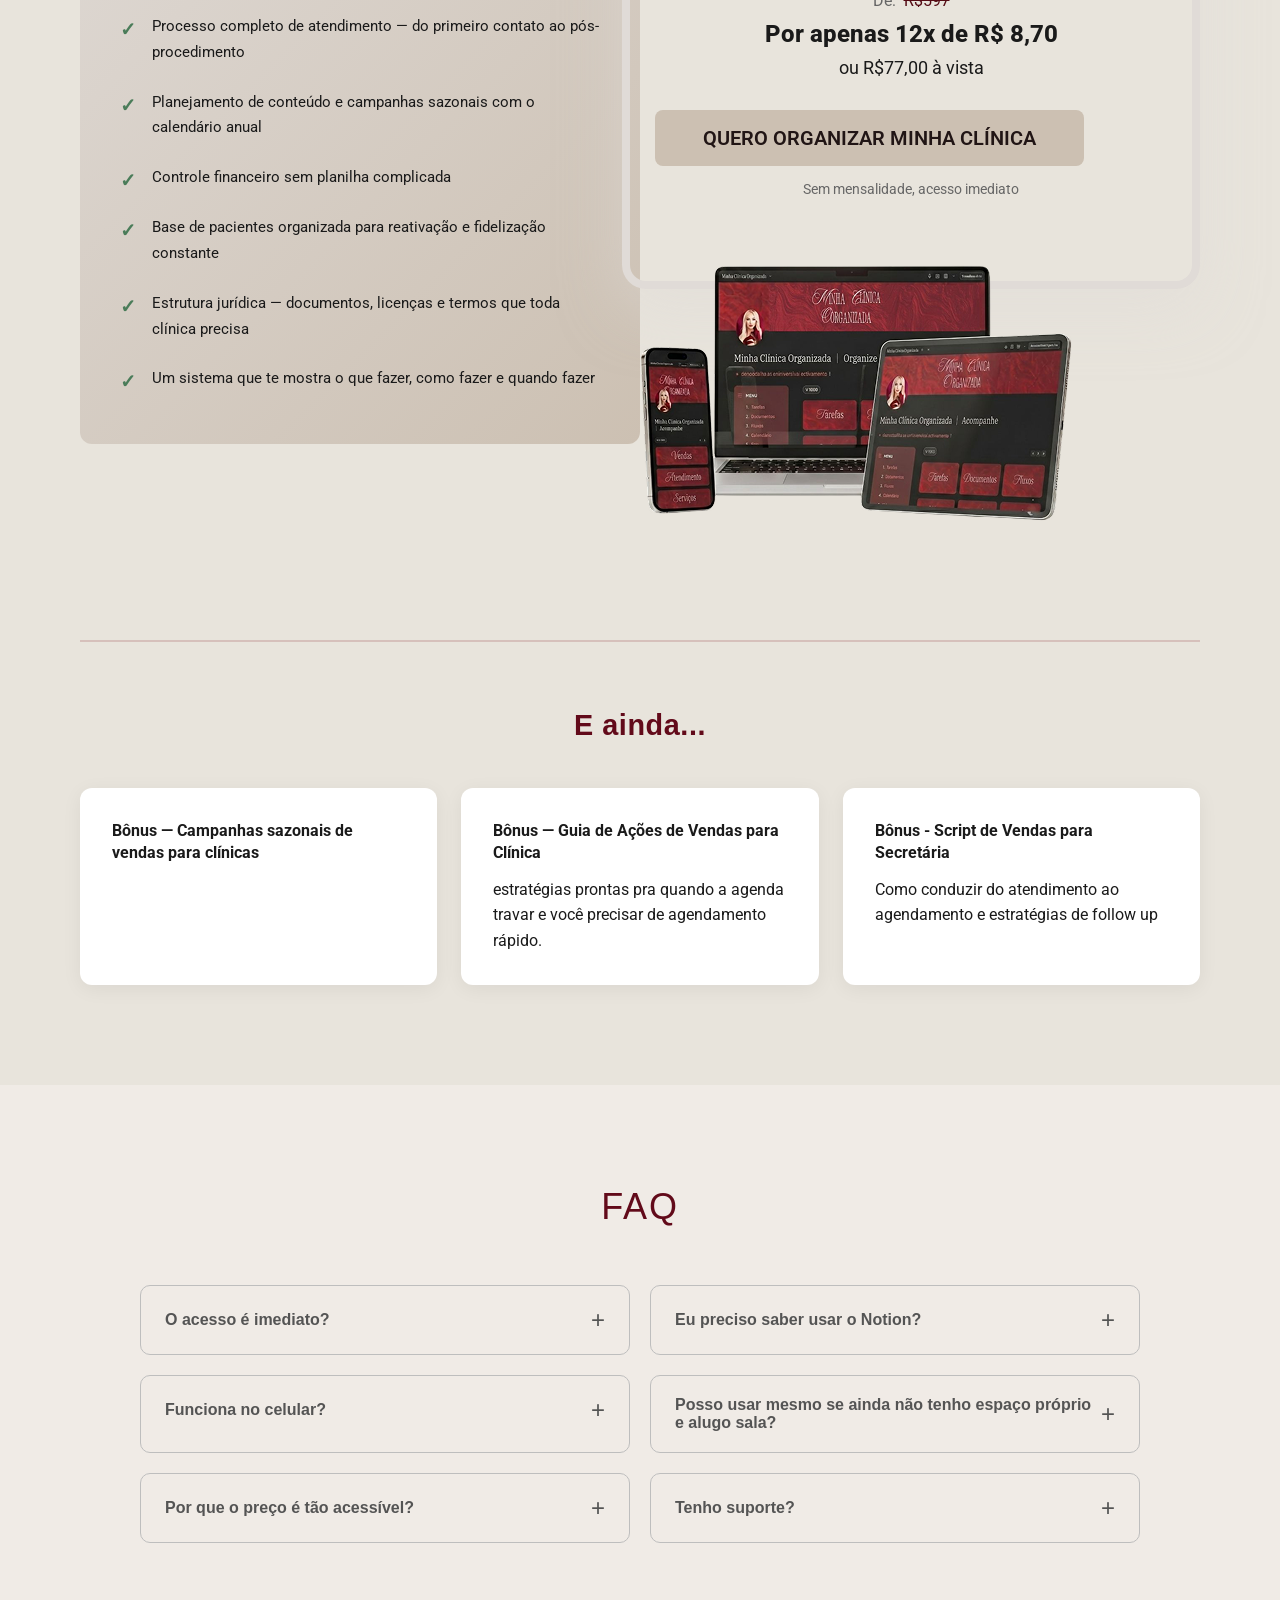
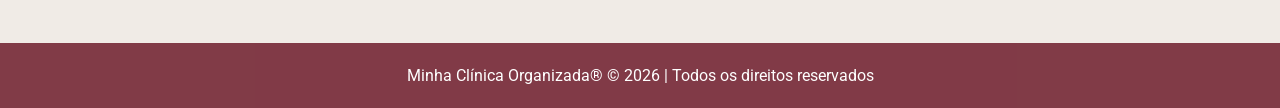
==== commit 762989ee: "update" ====
--- a/minha-clinica-organizada.html
+++ b/minha-clinica-organizada.html
@@ -8,7 +8,7 @@
     <link rel="stylesheet" href="style.css">
     <link rel="preconnect" href="https://fonts.googleapis.com">
     <link rel="preconnect" href="https://fonts.gstatic.com" crossorigin>
-    <link href="https://fonts.googleapis.com/css2?family=Playfair+Display:wght@400;700;900&family=Montserrat:wght@300;400;500;600;700&display=swap" rel="stylesheet">
+    <link href="https://fonts.googleapis.com/css2?family=Impact&family=Roboto:wght@300;400;500;600;700&display=swap" rel="stylesheet">
 </head>
 
 <body>
@@ -310,13 +310,13 @@
                         <p class="price-intro">Tudo isso por menos do que um procedimento que você realiza toda semana.</p>
 
                         <div class="price-highlight">
-                            <p class="price-label">Ao investir:</p>
-                            <p class="price-text">Por menos de:</p>
-                            <p class="price-value">R$ 77,00</p>
-                            <p class="price-installment">ou 12x de R$ 6,41</p>
+                            <p class="price-label">De:<span>R$597</span> </p>
+                            <p class="price-value">Por apenas 12x de R$ 8,70</p>
+                            <p class="price-installment">ou R$77,00 à vista</p>
                         </div>
 
-                        <a href="#preco" class="cta-button">QUERO ORGANIZAR MINHA CLÍNICA AGORA</a>
+                        <a href="#preco" class="cta-button-acesso">QUERO ORGANIZAR MINHA CLÍNICA</a>
+                        <p class="price-info">Sem mensalidade, acesso imediato</p>
                     </div>
                     <div class="product-mockup">
                         <img src="assets/diagramas.png" alt="Mockup do planner em dispositivos">
--- a/style.css
+++ b/style.css
@@ -5,8 +5,8 @@
   --bege: #ccc0b2;
   --text-dark: #1a1a1a;
   --text-muted: #666;
-  --serif: "Playfair Display", serif;
-  --sans: "Montserrat", sans-serif;
+  --serif: "Impact", sans-serif;
+  --sans: "Roboto", sans-serif;
 }
 * * {
   margin: 0;
@@ -85,25 +85,23 @@
   color: var(--white);
   font-size: clamp(2rem, 5vw, 3rem);
   line-height: 1.1;
+  letter-spacing: 0.02em;
+  text-transform: uppercase;
   margin-bottom: 24px;
   font-weight: 700;
-
-  background: linear-gradient(90deg, #e0dbd7 26%, #540b14 93%);
-  -webkit-background-clip: text;
-  -webkit-text-fill-color: transparent;
-  background-clip: text;
 }
 
 .hero-subtitle {
+  font-family: var(--sans);
   font-size: 1.25rem;
   line-height: 1.7;
-  margin-bottom: 25px;
+  margin-bottom: 20px;
   opacity: 0.95;
 }
 
 .hero-price {
   font-family: var(--sans);
-  font-size: 1.1rem;
+  font-size: 1.25rem;
   margin-bottom: 32px;
   opacity: 0.95;
 }
@@ -160,18 +158,15 @@
 .section-title-problem {
   font-family: var(--serif);
   font-size: clamp(1.8rem, 4vw, 2.25rem);
+  color: #620a1a;
   line-height: 1.2;
-  margin-bottom: 24px;
-  font-weight: 700;
-  text-align: center;
-
-  background: linear-gradient(45deg, #211515 0%, #540b14 100%);
-  -webkit-background-clip: text;
-  -webkit-text-fill-color: transparent;
-  background-clip: text;
+  letter-spacing: 0.02em;
+  font-weight: 700;
+  text-align: center;
 }
 
 .section-intro {
+  font-family: var(--sans);
   font-size: 1.1rem;
   line-height: 1.7;
   margin-bottom: 48px;
@@ -182,7 +177,7 @@
   display: grid;
   grid-template-columns: 1fr 1fr;
   gap: 60px;
-  margin-top: 60px;
+  margin-top: 80px;
 }
 
 .problem-item {
@@ -201,6 +196,7 @@
 }
 
 .problem-text {
+  font-family: var(--sans);
   font-size: 1.25rem;
   font-weight: 500;
   line-height: 1.6;
@@ -231,12 +227,12 @@
 }
 
 .highlight-box p {
-  font-family: var(--serif);
+  font-family: var(--sans);
   font-weight: 700;
   font-size: 1.3rem;
   line-height: 1.5;
   text-align: center;
-  color: var(--bordo);
+  color: #620a1a;
 
   border-bottom: 1px solid transparent;
   border-image: linear-gradient(
@@ -259,15 +255,11 @@
 .section-title-benefit {
   font-family: var(--serif);
   font-size: clamp(1.8rem, 4vw, 2.25rem);
+  color: #620a1a;
   line-height: 1.2;
   margin-bottom: 24px;
   font-weight: 700;
   text-align: left;
-
-  background: linear-gradient(45deg, #211515 0%, #875656 100%);
-  -webkit-background-clip: text;
-  -webkit-text-fill-color: transparent;
-  background-clip: text;
 }
 
 .benefits-grid > div {
@@ -309,6 +301,7 @@
 
 .benefit-desc {
   font-size: 1.2rem;
+  font-family: var(--sans);
   line-height: 1.7;
   color: var(--text-muted);
 }
@@ -683,33 +676,37 @@
 }
 .price-box {
   background: var(--creme);
-  padding: 40px;
+  padding: 80px 25px;
   border-radius: 24px;
-  border: 16px solid rgba(224, 219, 215, 0.5);
-  border-image: linear-gradient(360deg, #e0dbd7 0%, #ccc0b2 100%) 1;
+  border: 8px solid #e0dbd7;
   margin-top: 90px;
+  box-shadow: 0 20px 60px rgba(224, 219, 215, 0.5);
 }
 
 .price-intro {
-  font-size: 0.9rem;
-  text-align: center;
-  color: var(--text-muted);
+  font-size: 1rem;
+  text-align: center;
+  color: var(--preto-fundo);
   margin-bottom: 24px;
   line-height: 1.6;
 }
 
 .price-highlight {
   background: var(--creme);
-  padding: 28px;
   border-radius: 12px;
   margin-bottom: 28px;
   text-align: center;
 }
 
 .price-label {
-  font-size: 0.85rem;
+  font-size: 1rem;
   color: var(--text-muted);
   margin-bottom: 8px;
+}
+.price-label span {
+  text-decoration: line-through;
+  color: var(--bordo);
+  margin-left: 8px;
 }
 
 .price-text {
@@ -719,9 +716,8 @@
 }
 
 .price-value {
-  font-family: var(--serif);
-  font-size: 2.5rem;
-  font-weight: 900;
+  font-size: 1.5rem;
+  font-weight: 800;
   color: var(--burgundy);
   line-height: 1;
   margin-bottom: 8px;
@@ -732,6 +728,24 @@
   color: var(--text-dark);
 }
 
+.cta-button-acesso {
+  display: inline-block;
+  background: var(--bege);
+  color: var(--preto-fundo);
+  padding: 12px 48px;
+  border-radius: 8px;
+  font-size: clamp(1.25rem, 4vw, 1rem);
+  font-weight: 600;
+  text-decoration: none;
+  transition: all 0.3s;
+  border: 2px;
+}
+.price-info {
+  font-size: 0.9rem;
+  text-align: center;
+  color: var(--text-muted);
+  margin-top: 12px;
+}
 .product-mockup img {
   max-width: 100%;
   height: auto;
@@ -748,8 +762,9 @@
   font-family: var(--serif);
   font-size: 1.8rem;
   text-align: center;
+  letter-spacing: 0.02em;
   margin-bottom: 40px;
-  color: var(--burgundy);
+  color: #620a1a;
 }
 
 .bonus-grid {
@@ -782,9 +797,10 @@
   font-family: var(--serif);
   font-size: clamp(1.8rem, 4vw, 2.25rem);
   line-height: 1.2;
+  letter-spacing: 0.05em;
   margin-bottom: 24px;
-  font-weight: 700;
-  color: #211515;
+  font-weight: 500;
+  color: #620a1a;
 }
 
 .faq-grid {
@@ -796,7 +812,7 @@
 }
 
 .faq-item {
-  background: white;
+  /*background: white;*/
   border-radius: 10px;
   overflow: hidden;
   border: 1px groove #bebebe;
@@ -806,7 +822,7 @@
 .faq-question {
   width: 100%;
   padding: 20px 24px;
-  background: white;
+  background: var(--creme);
   border: none;
   text-align: left;
   font-size: 1rem;
@@ -836,7 +852,6 @@
   transition:
     max-height 0.3s ease,
     padding 0.3s ease;
-  background: #f9f9f9;
 }
 
 .faq-answer.open {
@@ -853,7 +868,7 @@
 
 /* Footer */
 footer {
-  background: var(--bordo);
+  background: #620a1a;
   color: white;
   padding: 20px;
   text-align: center;
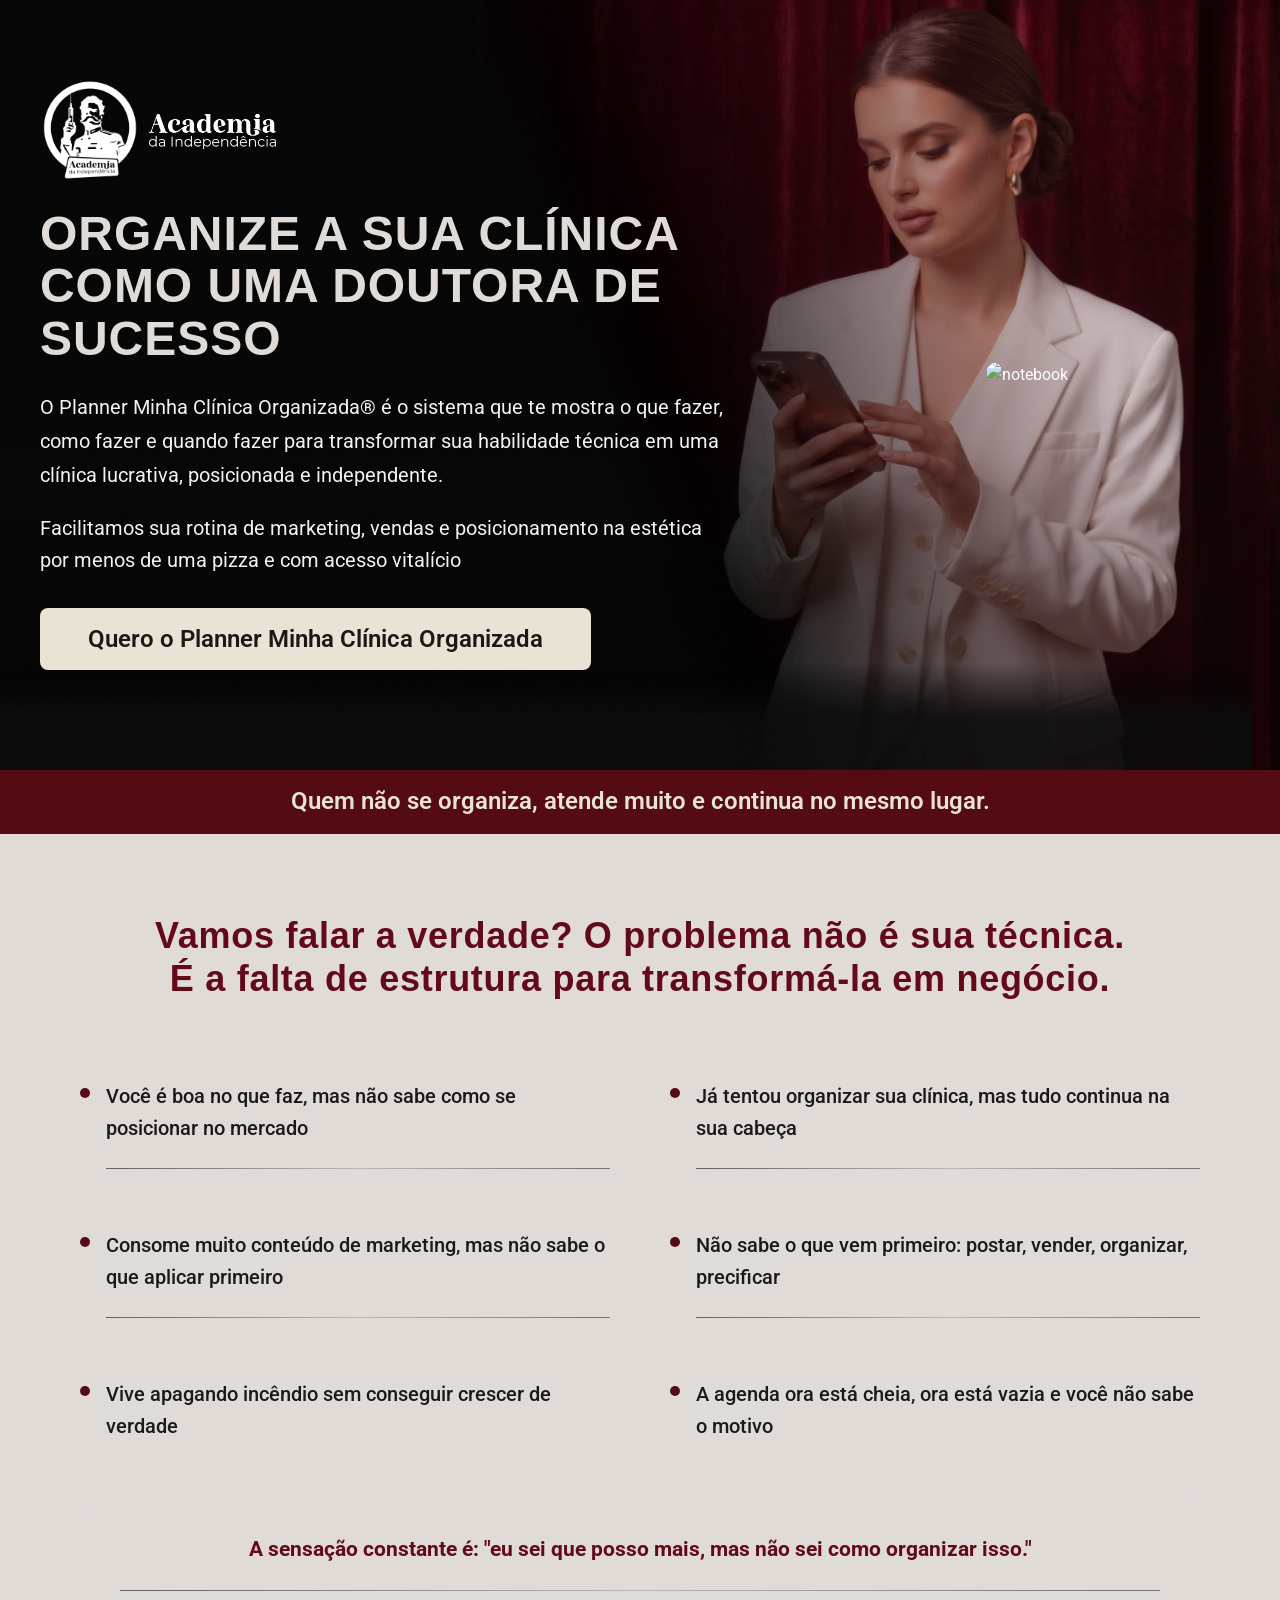
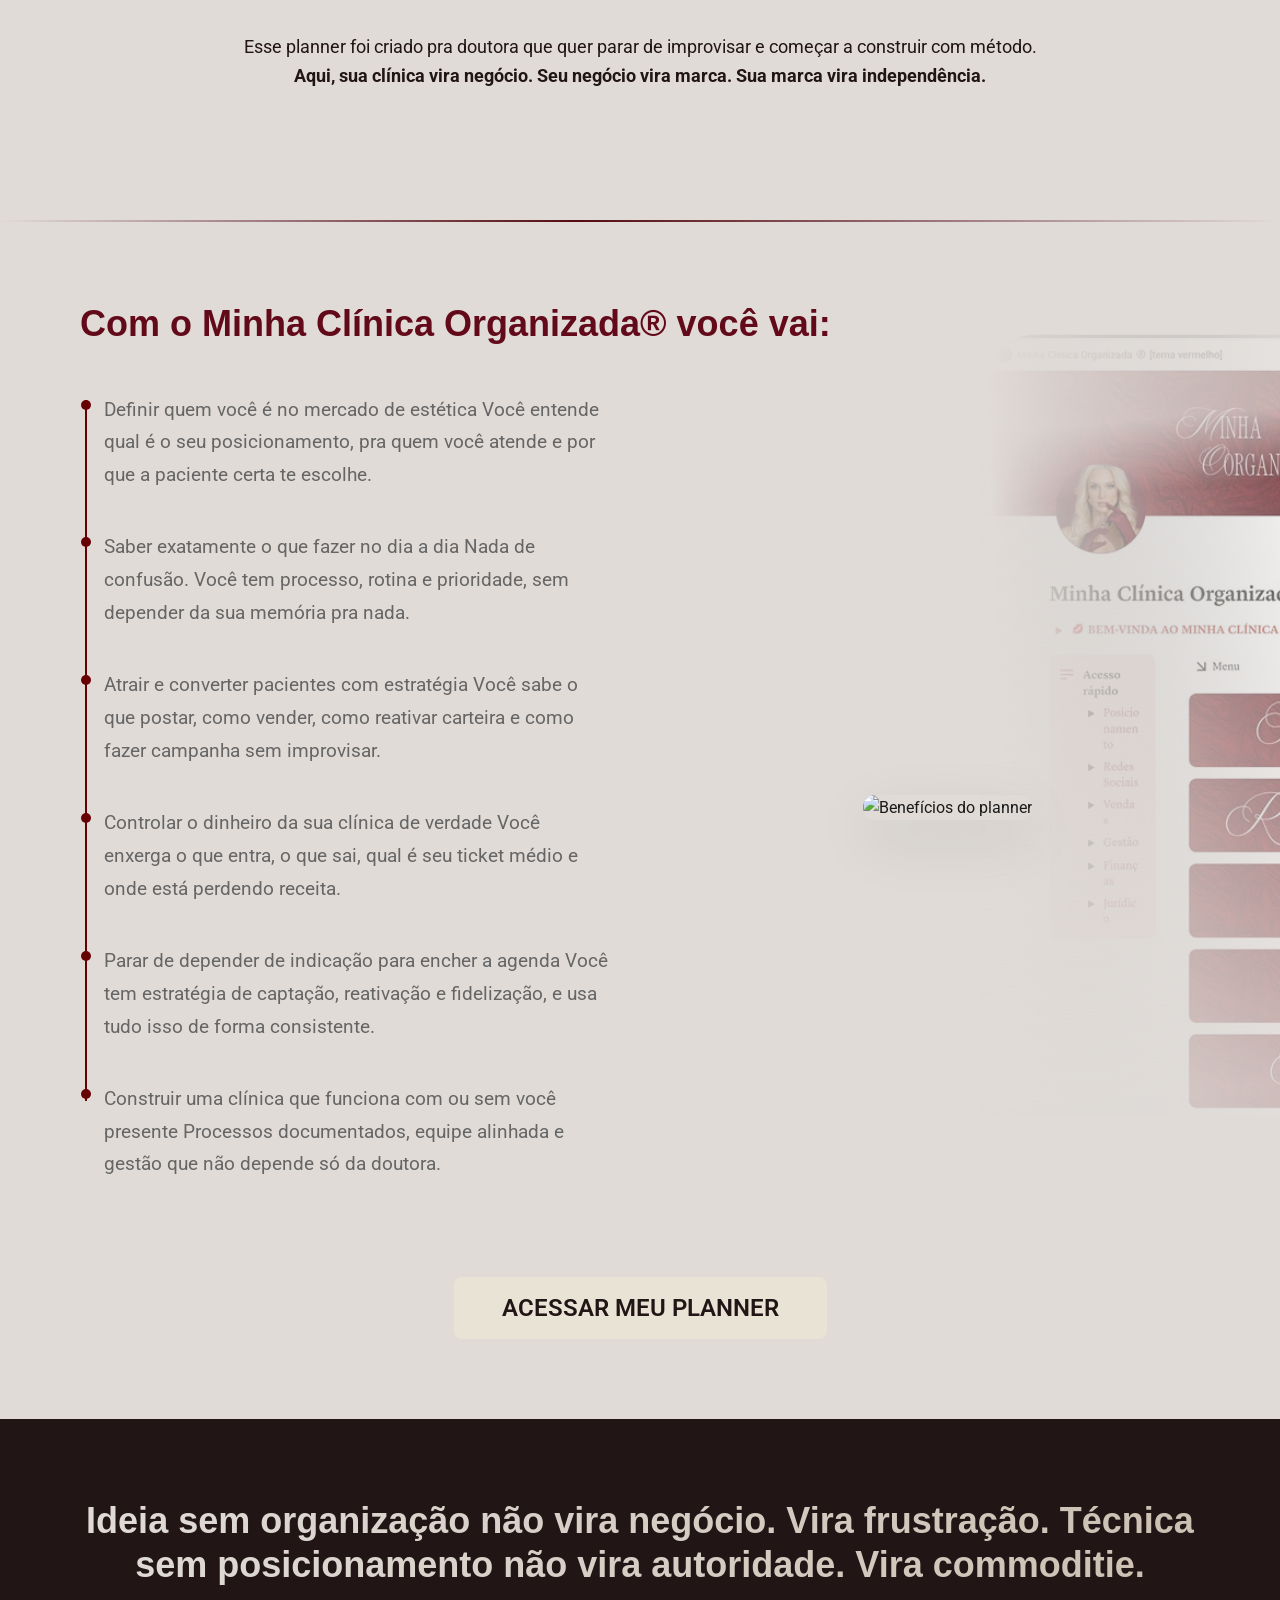
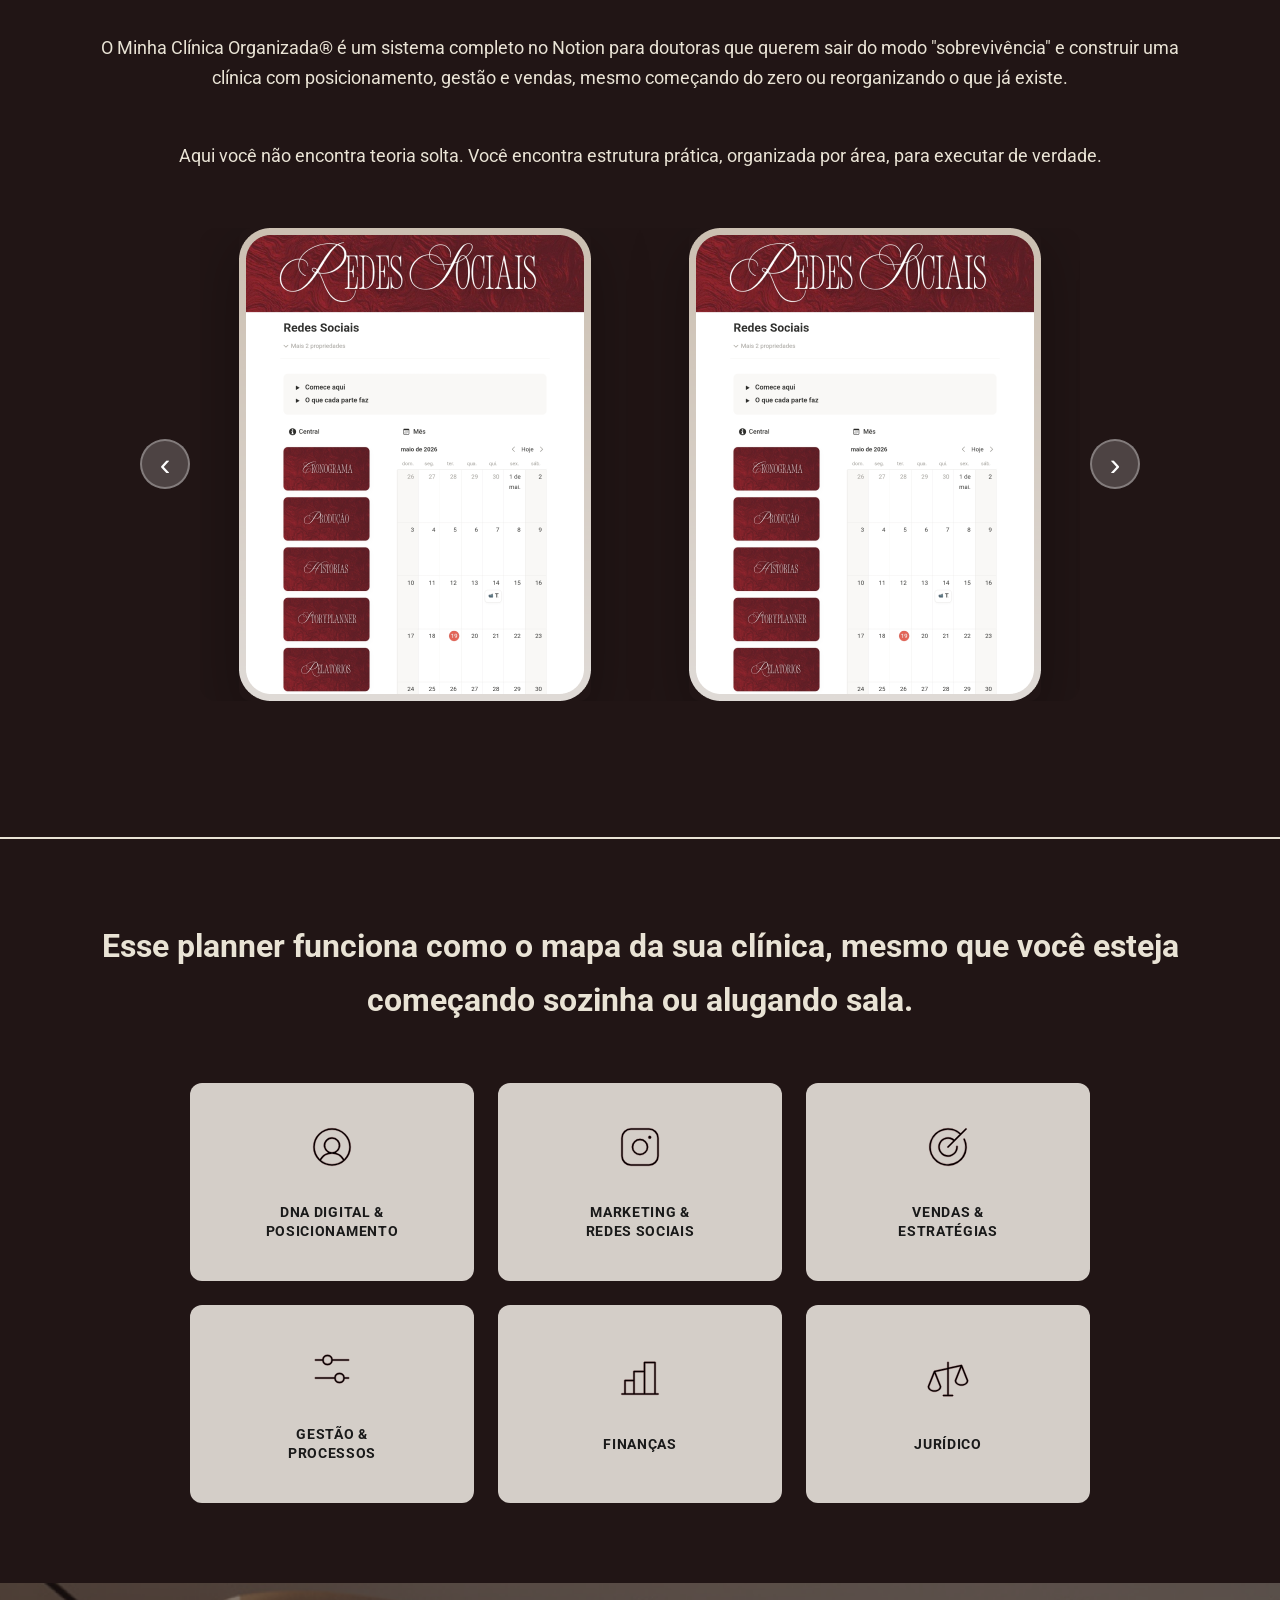
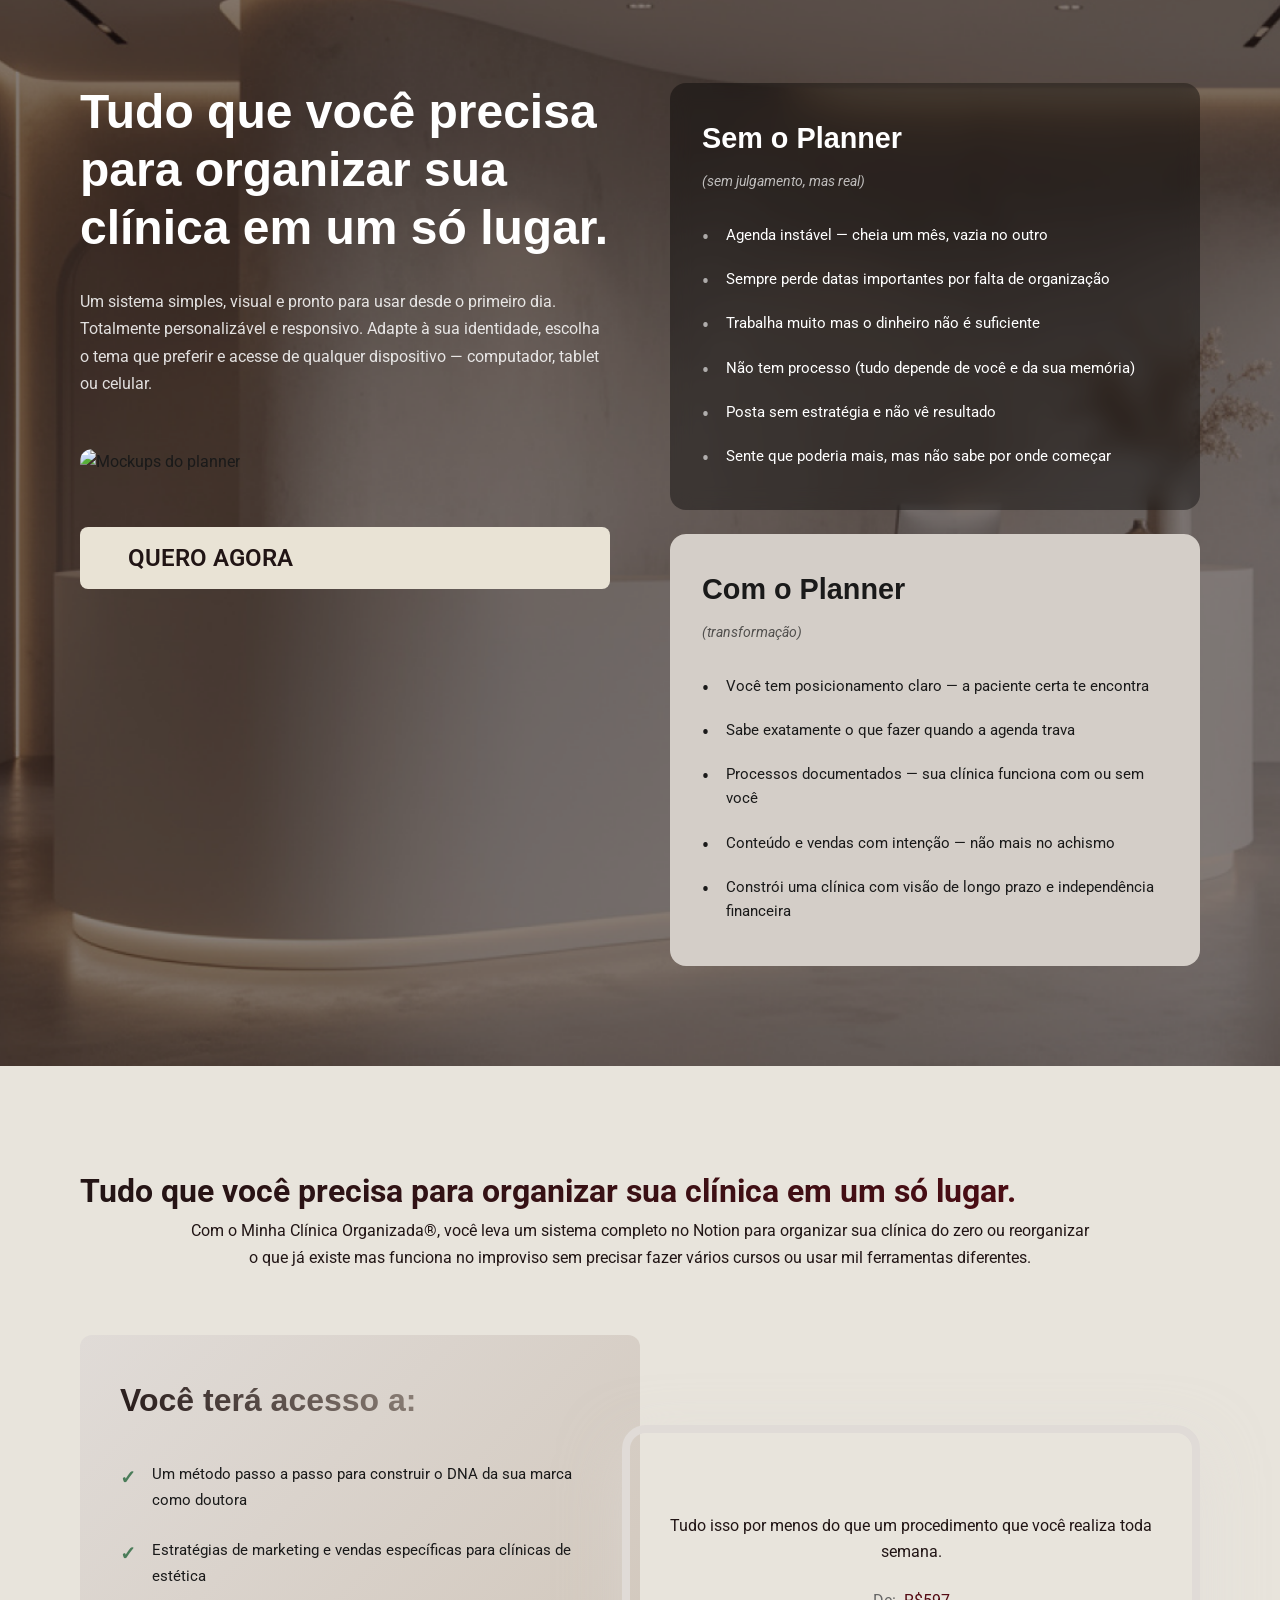
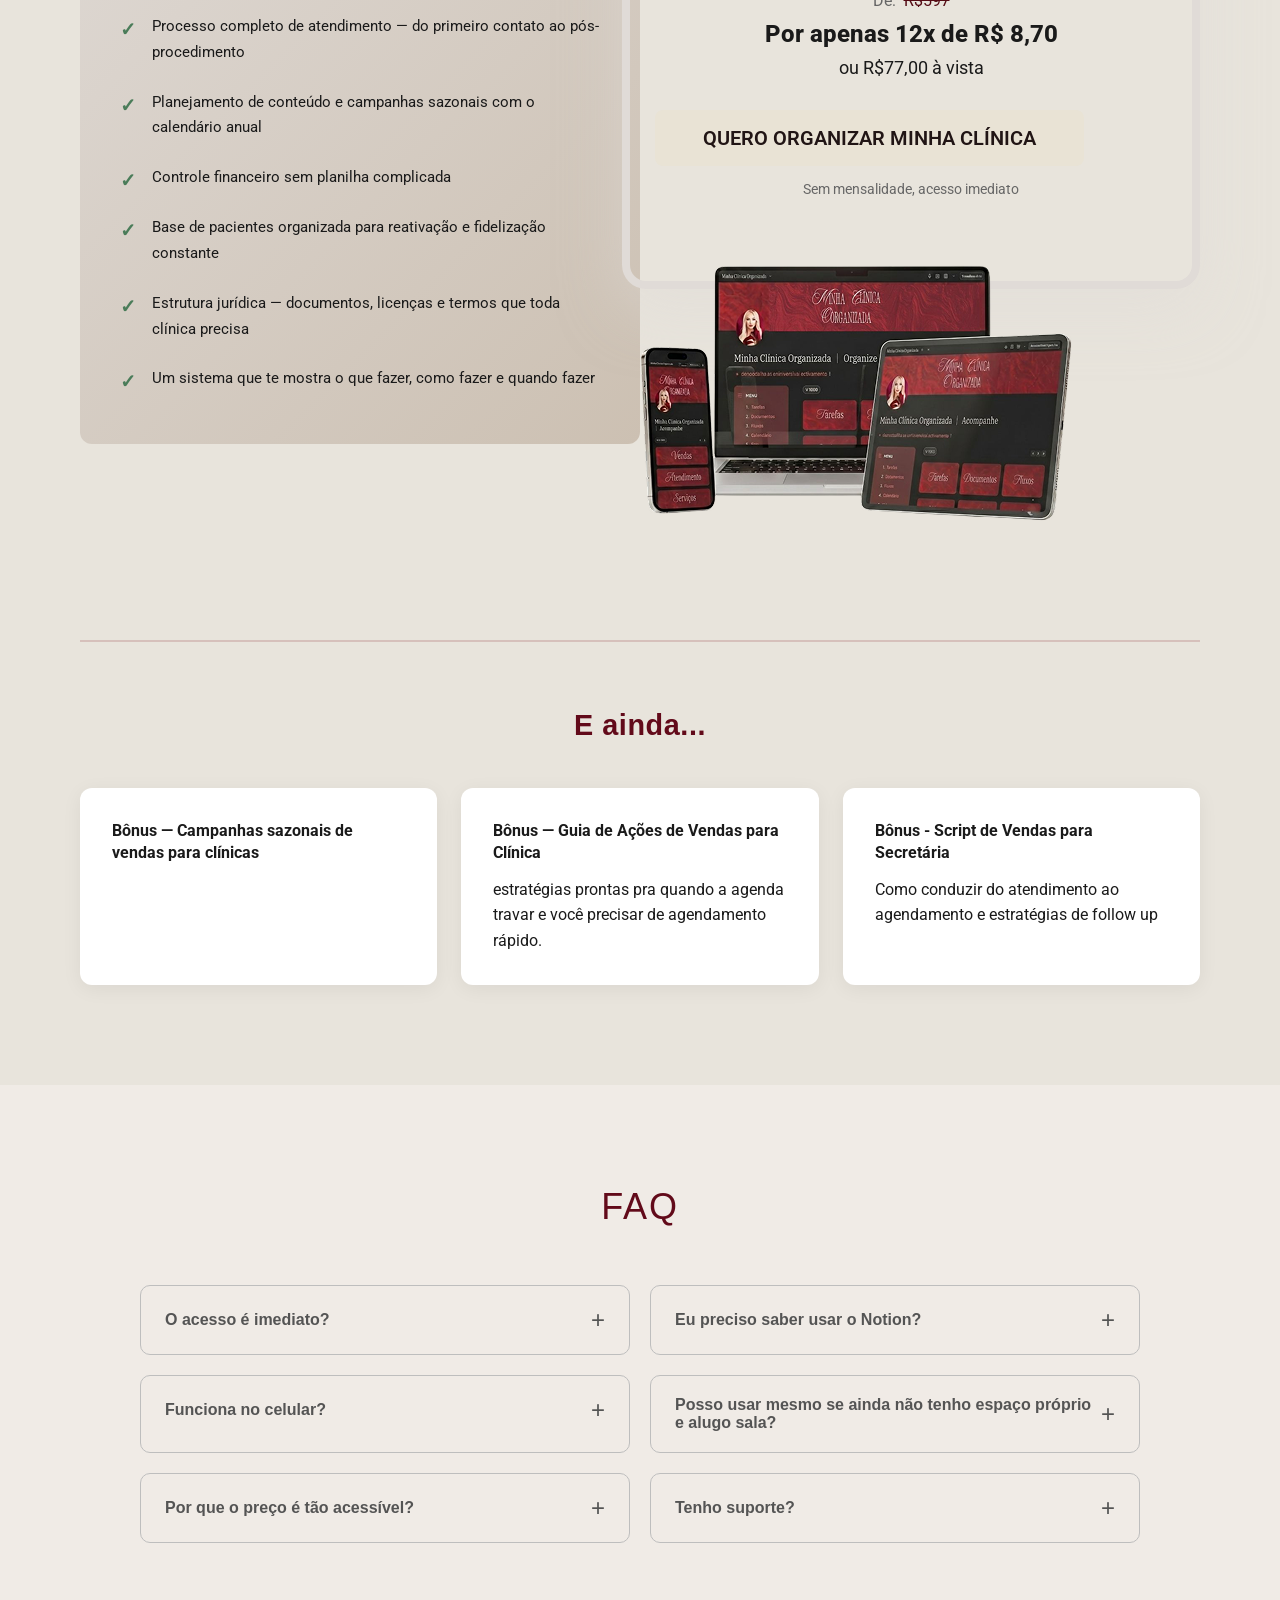
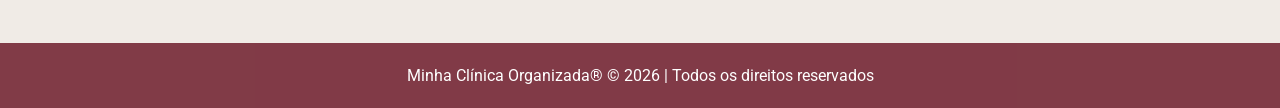
==== commit dbf03589: "update" ====
--- a/minha-clinica-organizada.html
+++ b/minha-clinica-organizada.html
@@ -28,7 +28,7 @@
             </div>
             <div class="hero-image">
                 <div class="image-placeholder">
-                    <img src="assets/mockup-notebook.png" alt="notebook">
+                    <img src="" alt="notebook">
                 </div>
             </div>
         </div>
--- a/style.css
+++ b/style.css
@@ -2,7 +2,7 @@
   --preto-fundo: #211515;
   --bordo: #540b14;
   --white: #e0dbd7;
-  --bege: #ccc0b2;
+  --bege: #e9e3d5;
   --text-dark: #1a1a1a;
   --text-muted: #666;
   --serif: "Impact", sans-serif;
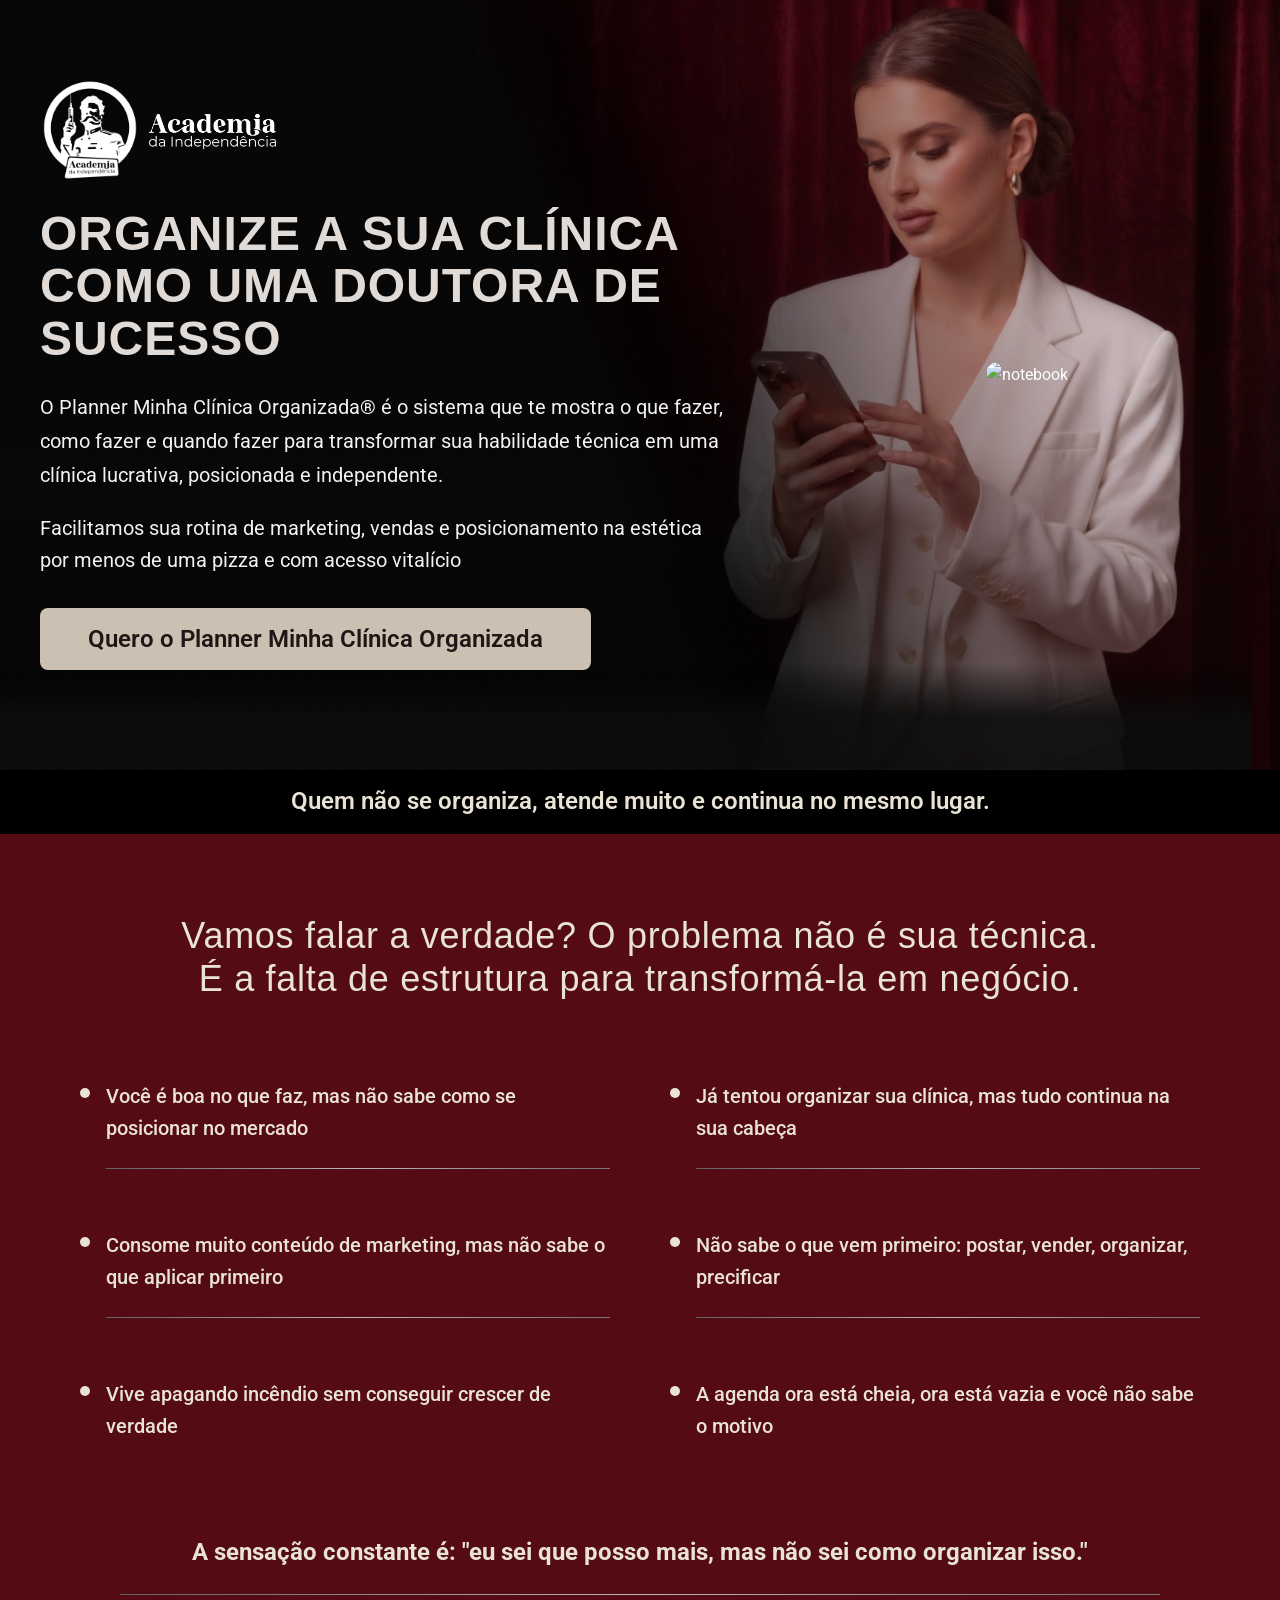
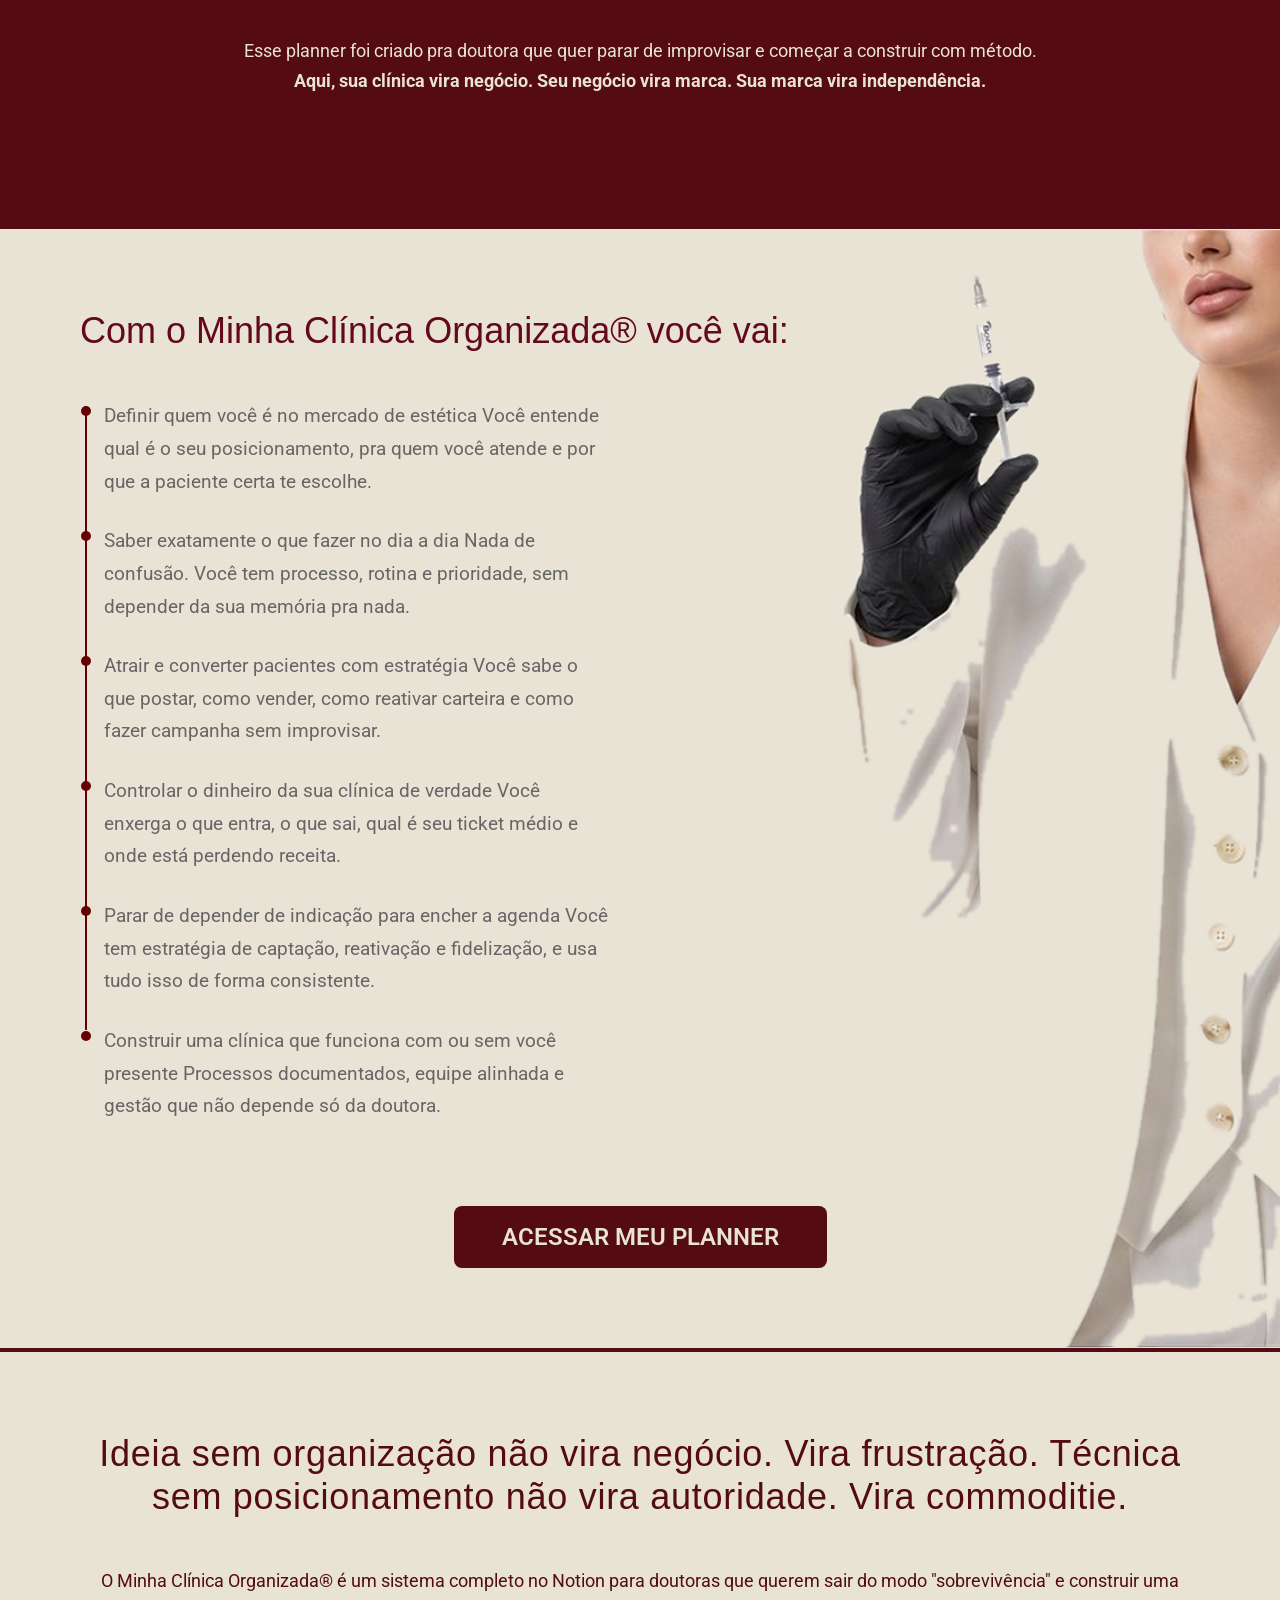
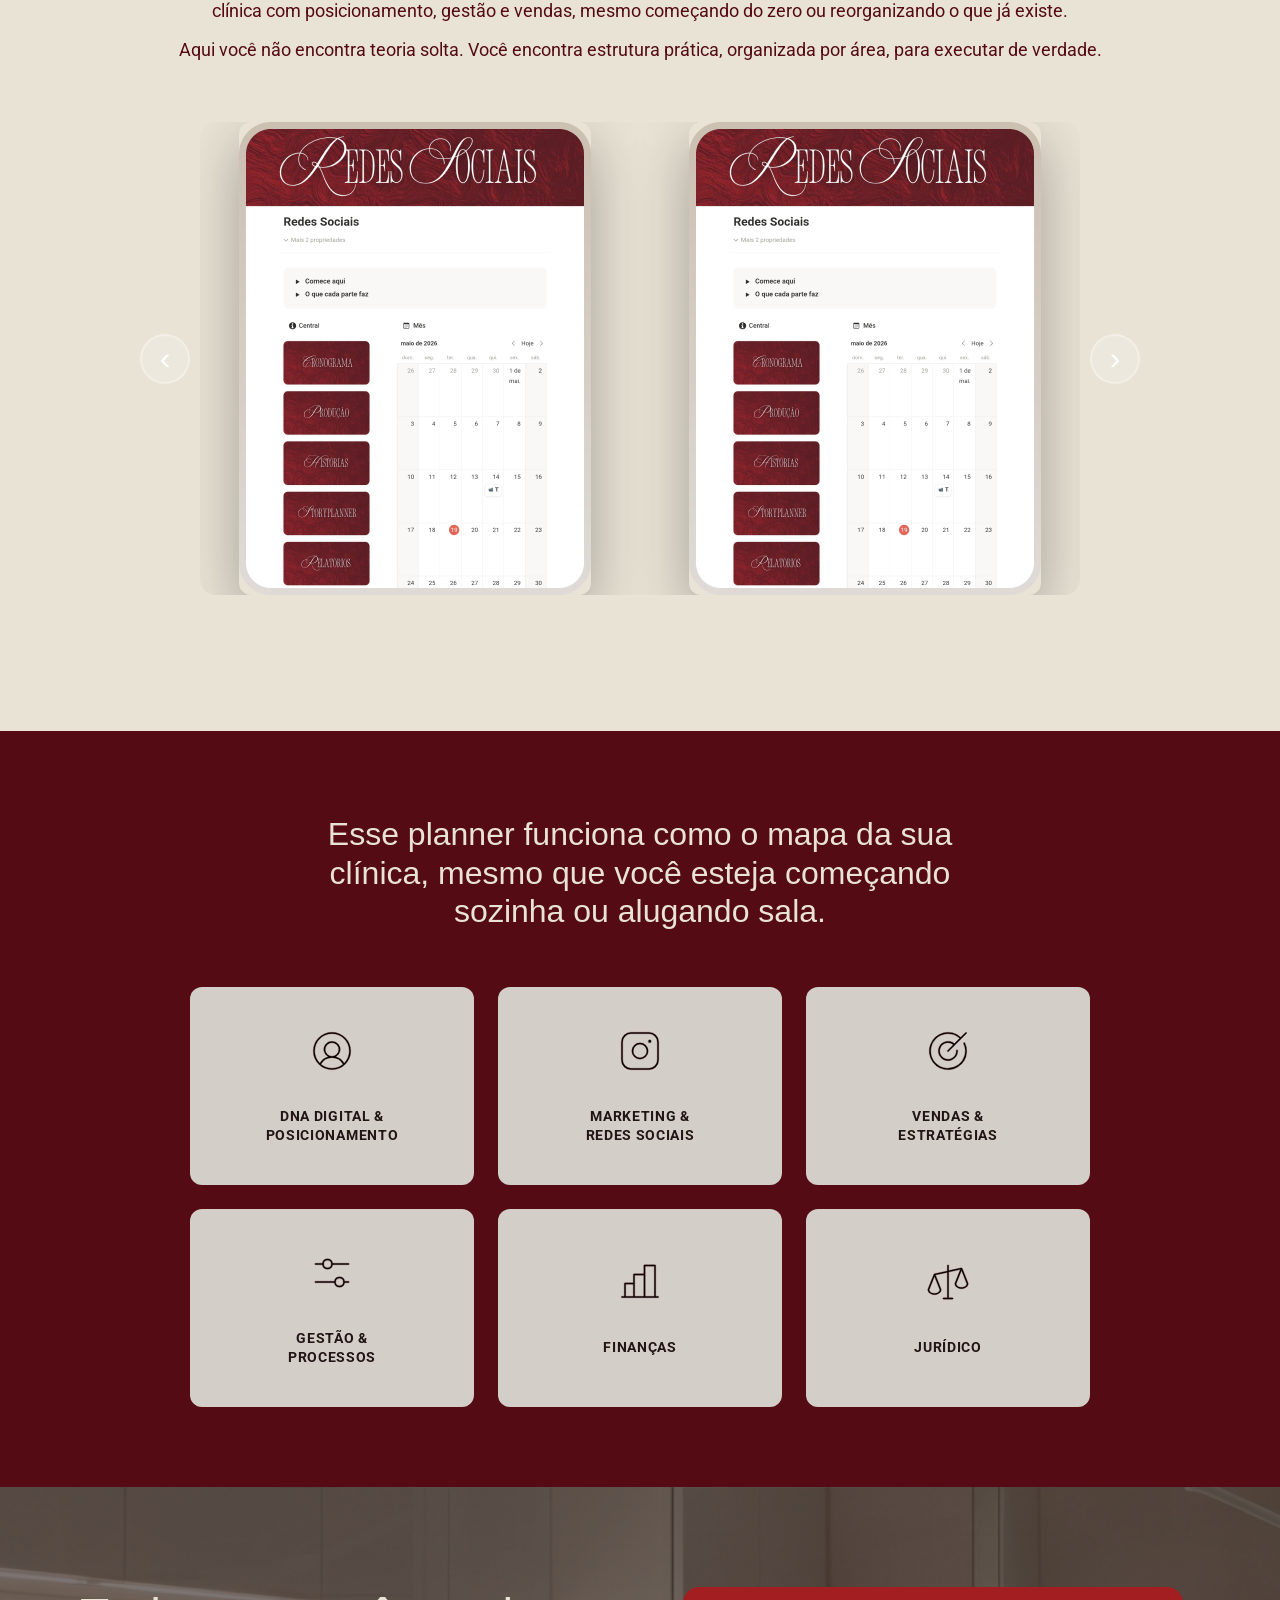
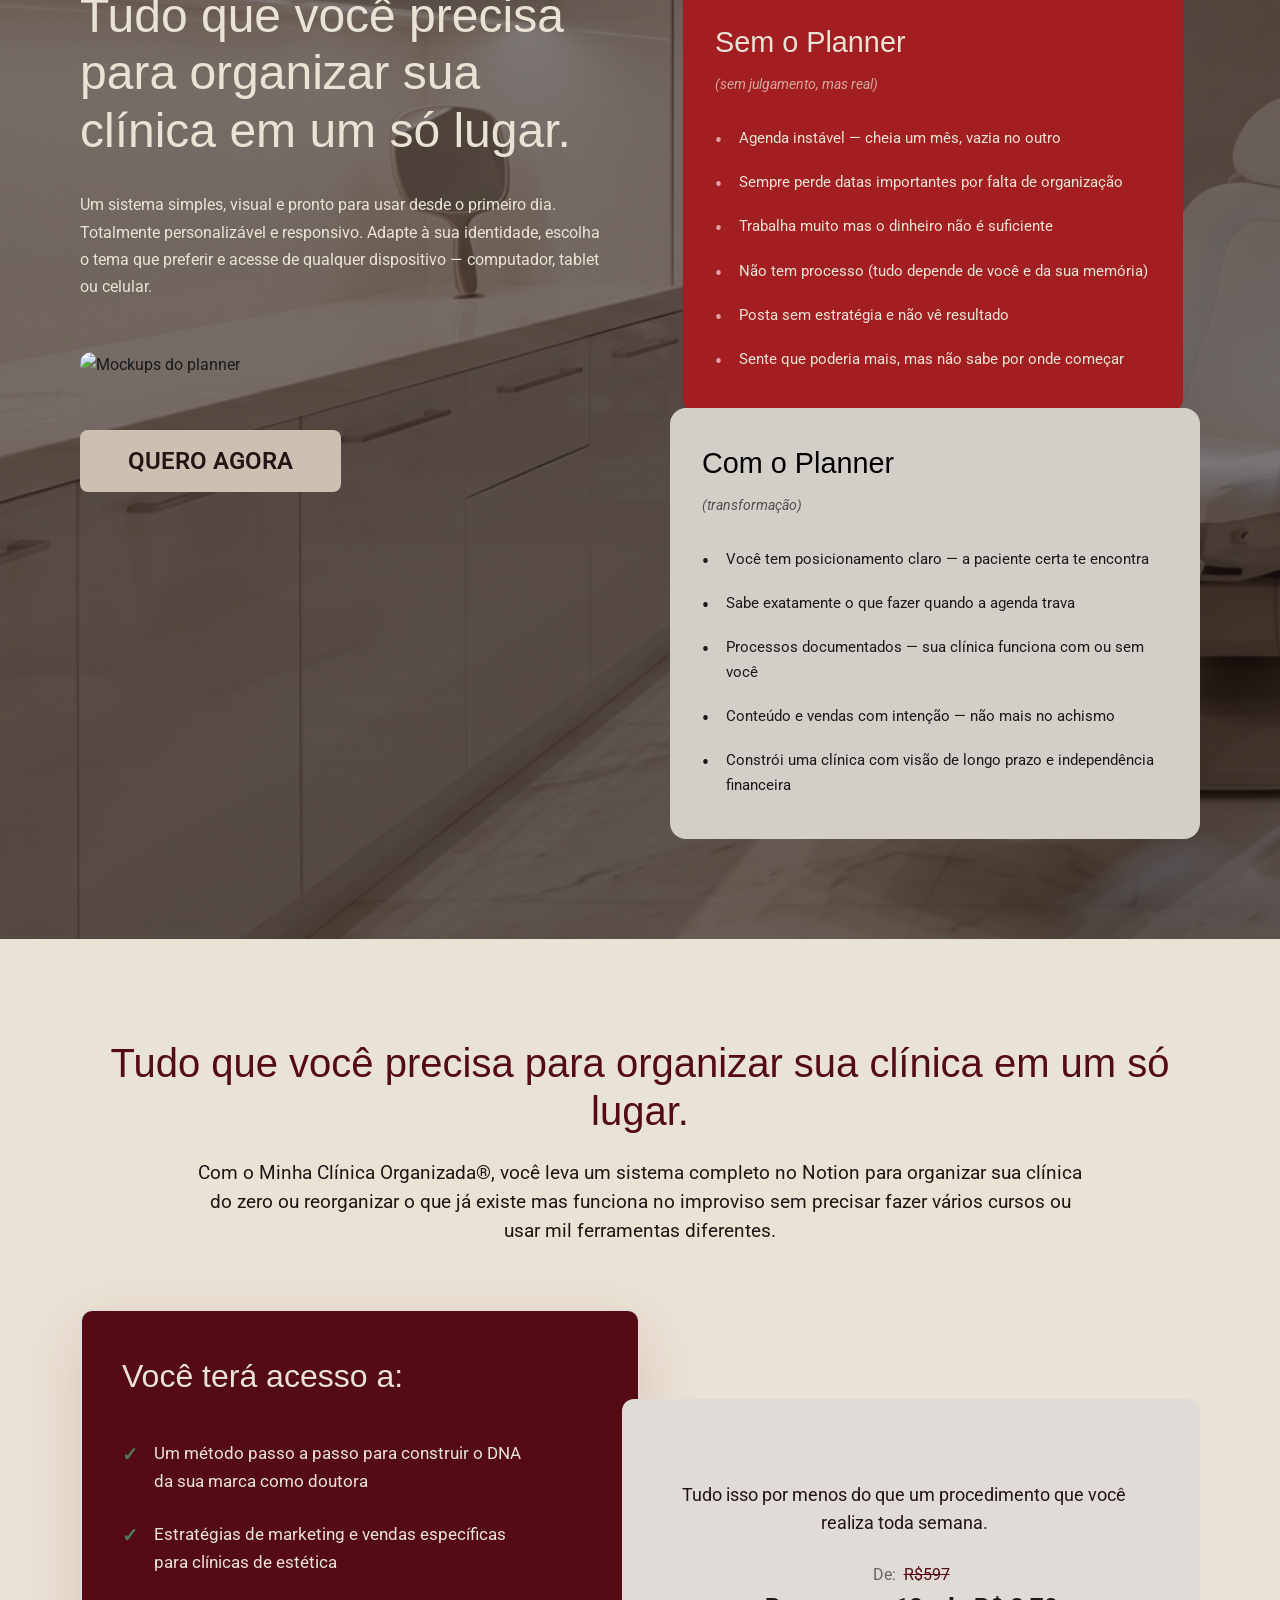
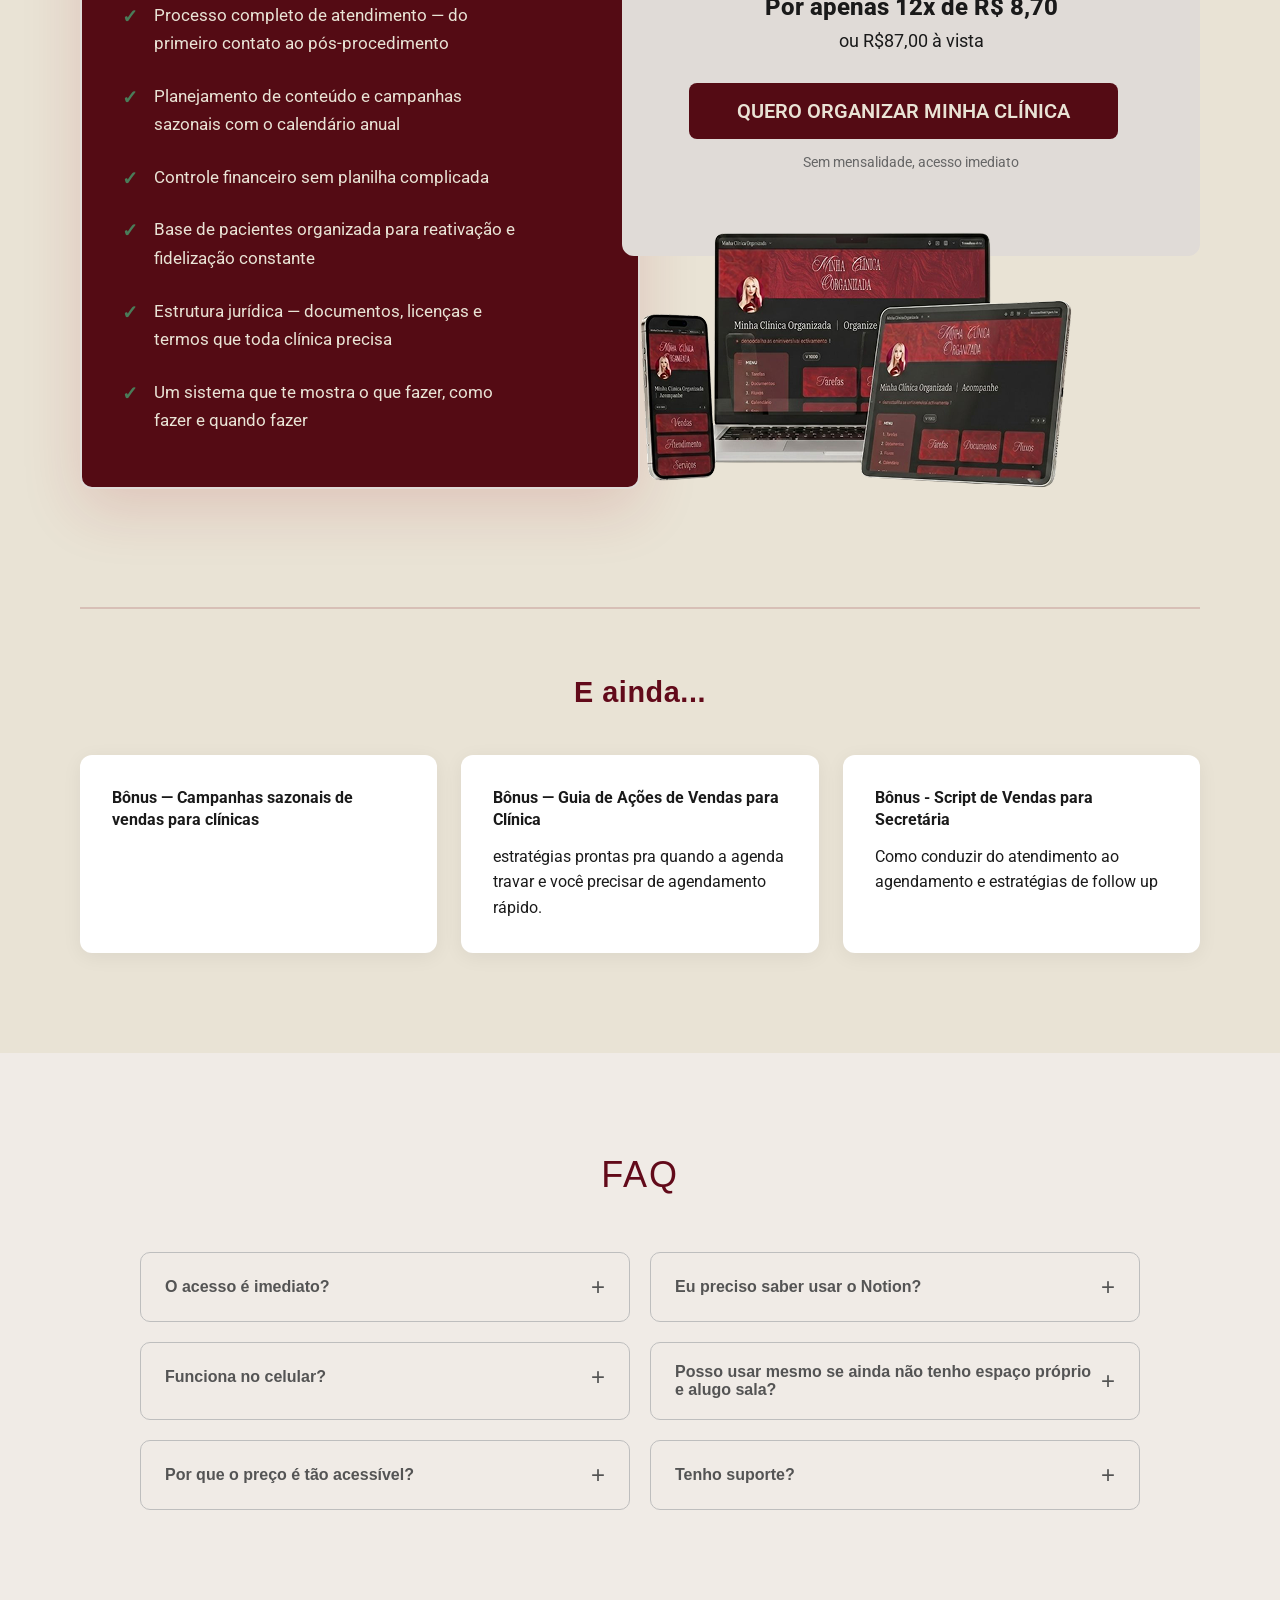
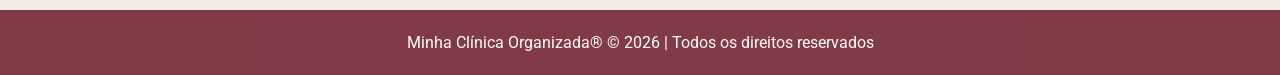
==== commit a7875263: "update" ====
--- a/minha-clinica-organizada.html
+++ b/minha-clinica-organizada.html
@@ -113,19 +113,15 @@
                         <p class="benefit-desc">Construir uma clínica que funciona com ou sem você presente Processos documentados, equipe alinhada e gestão que não depende só da doutora.</p>
                     </div>
                 </div>
-
-                <div class="benefits-image">
-                    <div class="image-placeholder">
-                        <img src="assets/beneficios.png" alt="Benefícios do planner">
-                    </div>
-                </div>
-            </div>
-
+            </div>
             <div style="text-align: center; margin-top: 56px;">
-                <a href="#preco" class="cta-button">ACESSAR MEU PLANNER</a>
-            </div>
-        </div>
-    </section>
+                <a href="#preco" class="cta-button-benefits">ACESSAR MEU PLANNER</a>
+            </div>
+
+        </div>
+    </section>
+
+    <hr class="bordo-divider">
 
     <!-- System Section -->
     <section class="system-section">
@@ -166,7 +162,7 @@
         </div>
     </section>
 
-    <hr class="white-divider">
+    <hr class="bordo-divider">
 
     <!-- Módulos Section -->
     <section class="modules-section">
@@ -248,12 +244,12 @@
                         <img src="assets/mockup-devices.png" alt="Mockups do planner">
                     </div>
 
-                    <a href="#preco" class="cta-button">QUERO AGORA</a>
+                    <a href="#preco" class="cta-button-comparison">QUERO AGORA</a>
                 </div>
 
                 <div class="comparison-right">
                     <div class="comparison-card without">
-                        <h3 class="card-title">Sem o Planner</h3>
+                        <h3 class="card-title-c">Sem o Planner</h3>
                         <p class="card-subtitle">(sem julgamento, mas real)</p>
                         <ul class="card-list">
                             <li>Agenda instável — cheia um mês, vazia no outro</li>
@@ -266,7 +262,7 @@
                     </div>
 
                     <div class="comparison-card with">
-                        <h3 class="card-title">Com o Planner</h3>
+                        <h3 class="card-title-s">Com o Planner</h3>
                         <p class="card-subtitle">(transformação)</p>
                         <ul class="card-list">
                             <li>Você tem posicionamento claro — a paciente certa te encontra</li>
@@ -312,7 +308,7 @@
                         <div class="price-highlight">
                             <p class="price-label">De:<span>R$597</span> </p>
                             <p class="price-value">Por apenas 12x de R$ 8,70</p>
-                            <p class="price-installment">ou R$77,00 à vista</p>
+                            <p class="price-installment">ou R$87,00 à vista</p>
                         </div>
 
                         <a href="#preco" class="cta-button-acesso">QUERO ORGANIZAR MINHA CLÍNICA</a>
--- a/style.css
+++ b/style.css
@@ -29,19 +29,8 @@
 
 /*divider*/
 .bordo-divider {
-  height: 2px;
-  background: linear-gradient(
-    90deg,
-    var(--white) 0%,
-    var(--bordo) 45%,
-    var(--white) 100%
-  );
-  border: none;
-  margin: 0;
-}
-.white-divider {
-  height: 2px;
-  background: var(--bege);
+  height: 4px;
+  background: var(--bordo);
   border: none;
   margin: 0;
 }
@@ -88,7 +77,7 @@
   letter-spacing: 0.02em;
   text-transform: uppercase;
   margin-bottom: 24px;
-  font-weight: 700;
+  font-weight: 600;
 }
 
 .hero-subtitle {
@@ -108,7 +97,7 @@
 
 .cta-button {
   display: inline-block;
-  background: var(--bege);
+  background: #ccc0b2;
   color: var(--preto-fundo);
   padding: 12px 48px;
   border-radius: 8px;
@@ -134,7 +123,7 @@
 
 /* Truth Section */
 .truth-section {
-  background: var(--bordo);
+  background: #000000;
   padding: 15px 15px;
   text-align: center;
 }
@@ -151,56 +140,50 @@
 
 /* Problems Section */
 .problems-section {
-  background: var(--white);
+  background: var(--bordo);
   padding: 80px 40px;
 }
-
 .section-title-problem {
   font-family: var(--serif);
   font-size: clamp(1.8rem, 4vw, 2.25rem);
-  color: #620a1a;
+  color: var(--bege);
   line-height: 1.2;
   letter-spacing: 0.02em;
-  font-weight: 700;
-  text-align: center;
-}
-
+  font-weight: 500;
+  text-align: center;
+}
 .section-intro {
   font-family: var(--sans);
   font-size: 1.1rem;
   line-height: 1.7;
   margin-bottom: 48px;
-  color: var(--preto-fundo);
-}
-
+  color: var(--bege);
+}
 .problems-grid {
   display: grid;
   grid-template-columns: 1fr 1fr;
   gap: 60px;
   margin-top: 80px;
 }
-
 .problem-item {
   display: flex;
   gap: 16px;
   align-items: flex-start;
 }
-
 .problem-icon {
   width: 10px;
   height: 10px;
-  background: var(--bordo);
+  background: var(--bege);
   border-radius: 50%;
   flex-shrink: 0;
   margin-top: 8px;
 }
-
 .problem-text {
   font-family: var(--sans);
   font-size: 1.25rem;
   font-weight: 500;
   line-height: 1.6;
-  color: var(--text-dark);
+  color: var(--bege);
 
   border-bottom: 1px solid transparent;
   border-image: linear-gradient(
@@ -216,23 +199,21 @@
   font-size: 1.25rem;
   font-weight: 500;
   line-height: 1.6;
-  color: var(--text-dark);
-}
-
+  color: var(--bege);
+}
 .highlight-box {
-  background: var(--white);
+  background: var(--bordo);
   padding: 32px 40px;
   margin-top: 60px;
   border-radius: 8px;
 }
-
 .highlight-box p {
   font-family: var(--sans);
   font-weight: 700;
-  font-size: 1.3rem;
+  font-size: 1.5rem;
   line-height: 1.5;
   text-align: center;
-  color: #620a1a;
+  color: var(--bege);
 
   border-bottom: 1px solid transparent;
   border-image: linear-gradient(
@@ -249,7 +230,8 @@
 .benefits-section {
   background: url(assets/benefits.png);
   background-size: cover;
-  background-position: 25% center;
+  background-position: center;
+  background-repeat: no-repeat;
   padding: 80px 40px;
 }
 .section-title-benefit {
@@ -258,10 +240,9 @@
   color: #620a1a;
   line-height: 1.2;
   margin-bottom: 24px;
-  font-weight: 700;
+  font-weight: 500;
   text-align: left;
 }
-
 .benefits-grid > div {
   position: relative;
   padding-left: 24px;
@@ -275,7 +256,6 @@
   width: 2px;
   background-color: #670003;
 }
-
 .benefits-grid {
   display: grid;
   grid-template-columns: 1fr 1fr;
@@ -283,10 +263,9 @@
   align-items: center;
   margin-top: 48px;
 }
-
 .benefit-item {
   position: relative;
-  margin-bottom: 40px;
+  margin-bottom: 27px;
 }
 .benefit-item::before {
   content: "";
@@ -298,45 +277,43 @@
   border-radius: 50%;
   background-color: #670003;
 }
-
 .benefit-desc {
   font-size: 1.2rem;
   font-family: var(--sans);
   line-height: 1.7;
   color: var(--text-muted);
 }
-
-.benefits-image {
-  display: flex;
-  justify-content: center;
-  align-items: center;
-}
-
-.benefits-image img {
-  max-width: 100%;
-  height: auto;
-  border-radius: 12px;
-  box-shadow: 0 20px 60px rgba(0, 0, 0, 0.1);
+.cta-button-benefits {
+  display: inline-block;
+  background: var(--bordo);
+  color: var(--bege);
+  padding: 12px 48px;
+  border-radius: 8px;
+  font-size: clamp(1.25rem, 4vw, 1.5rem);
+  font-weight: 600;
+  text-decoration: none;
+  transition: all 0.3s;
+  border: 2px;
 }
 
 /* System Section */
 .system-section {
   padding: 80px 40px;
-  background: var(--preto-fundo);
+  background: var(--bege);
 }
 .section-title-system {
+  color: var(--bordo);
   font-family: var(--serif);
   font-size: clamp(1.8rem, 4vw, 2.25rem);
+  font-weight: 500;
   line-height: 1.2;
+  letter-spacing: 0.02em;
   text-align: center;
   margin-bottom: 48px;
-  background: linear-gradient(90deg, #e0dbd7 0%, #ccc0b2 100%);
-  -webkit-background-clip: text;
-  -webkit-text-fill-color: transparent;
-  background-clip: text;
 }
 .section-intro-org {
-  color: var(--bege);
+  color: var(--bordo);
+  font-family: var(--sans);
   text-align: center;
   font-size: 1.1rem;
   line-height: 1.7;
@@ -404,27 +381,29 @@
 .carousel-btn.next {
   right: 0;
 }
-.section-intro-org {
-  color: var(--bege);
+/*.section-intro-org {
+  color: var(--bordo);
   text-align: center;
   font-size: 1.1rem;
   line-height: 1.7;
   margin-bottom: 48px;
-}
+}*/
 
 /*modulos*/
 .modules-section {
-  background: var(--preto-fundo);
+  background: var(--bordo);
   padding: 80px 40px;
 }
 
 .modules-intro {
   color: var(--bege);
+  font-family: var(--serif);
+  font-weight: 500;
   text-align: center;
   font-size: clamp(1.5rem, 3vw, 2rem);
-  line-height: 1.7;
+  line-height: 1.2;
   margin-bottom: 56px;
-  /*max-width: 700px;*/
+  max-width: 700px;
   margin-left: auto;
   margin-right: auto;
 }
@@ -477,13 +456,13 @@
   font-weight: 700;
   letter-spacing: 0.05em;
   text-transform: uppercase;
-  color: var(--burgundy);
+  color: var(--preto-fundo);
   line-height: 1.4;
 }
 
 /* Comparison Section */
 .comparison-section {
-  background: url(assets/Group11.png) center/cover;
+  background: url(assets/comparison.png) center/cover;
   position: relative;
   padding: 100px 40px;
 }
@@ -505,17 +484,22 @@
 }
 
 .comparison-title {
+  color: var(--bege);
   font-family: var(--serif);
   font-size: clamp(2rem, 4vw, 3rem);
   line-height: 1.2;
-  color: white;
-  font-weight: 700;
+  font-weight: 500;
+  text-align: left;
+  max-width: 600px;
 }
 
 .comparison-description {
+  color: var(--bege);
+  font-family: var(--sans);
   font-size: 1rem;
   line-height: 1.7;
-  color: rgba(255, 255, 255, 0.85);
+  max-width: 600px;
+  text-align: left;
 }
 
 .comparison-mockup {
@@ -526,6 +510,19 @@
   max-width: 100%;
   height: auto;
   border-radius: 12px;
+}
+.cta-button-comparison {
+  display: inline-block;
+  background: #ccc0b2;
+  color: var(--preto-fundo);
+  padding: 12px 48px;
+  border-radius: 8px;
+  font-size: clamp(1.25rem, 4vw, 1.5rem);
+  font-weight: 600;
+  text-decoration: none;
+  transition: all 0.3s;
+  border: 2px;
+  max-width: fit-content;
 }
 
 /* LADO DIREITO */
@@ -541,29 +538,34 @@
 }
 
 .comparison-card.without {
-  background: rgba(0, 0, 0, 0.4);
+  background: #a31e21;
+  color: var(--bege);
   backdrop-filter: blur(10px);
-  color: white;
+  max-width: 500px;
+  margin-left: 13px;
 }
 
 .comparison-card.with {
   background: #d4cec8;
   color: var(--text-dark);
-}
-
-.card-title {
+  max-width: 600px;
+  margin-top: -30px;
+  z-index: 2;
+}
+
+.card-title-c {
+  color: var(--bege);
   font-family: var(--serif);
   font-size: 1.8rem;
-  font-weight: 700;
+  font-weight: 500;
   margin-bottom: 8px;
 }
-
-.comparison-card.without .card-title {
-  color: white;
-}
-
-.comparison-card.with .card-title {
-  color: var(--burgundy);
+.card-title-s {
+  color: #000000;
+  font-family: var(--serif);
+  font-size: 1.8rem;
+  font-weight: 500;
+  margin-bottom: 8px;
 }
 
 .card-subtitle {
@@ -604,29 +606,35 @@
 
 /* Included Section */
 .included-section {
-  background: #e8e4dc;
+  background: var(--bege);
   padding: 100px 40px;
 }
 .section-title-included {
-  font-size: clamp(1.8rem, 4vw, 2rem);
-  background: linear-gradient(45deg, #211515 0%, #540b14 100%);
-  -webkit-background-clip: text;
-  -webkit-text-fill-color: transparent;
-  background-clip: text;
+  color: var(--bordo);
+  font-family: var(--serif);
+  font-size: clamp(1.8rem, 4vw, 2.5rem);
+  font-weight: 500;
+  text-align: center;
+  margin-bottom: 24px;
+  line-height: 1.2;
 }
 .section-subtitle {
   text-align: center;
-  font-size: 1rem;
-  line-height: 1.7;
+  font-size: 1.2rem;
+  font-weight: 400;
+  line-height: 1.5;
   color: var(--preto-fundo);
   max-width: 900px;
   margin: 0 auto 64px;
 }
 
 .included-left {
-  background: linear-gradient(135deg, #e0dbd7 0%, #ccc0b2 100%);
+  background: var(--bordo);
   padding: 40px;
   border-radius: 12px;
+  border: 2px solid #e0dbd7;
+  box-shadow: 0 20px 60px rgba(163, 30, 33, 0.15);
+  max-width: 600px;
   height: fit-content;
   display: flex;
   flex-direction: column;
@@ -640,14 +648,11 @@
 }
 
 .included-subtitle {
+  color: var(--bege);
   font-family: var(--serif);
   font-size: 2rem;
-  background: linear-gradient(45deg, #211515 0%, #ccc0b2 100%);
-  -webkit-background-clip: text;
-  -webkit-text-fill-color: transparent;
-  background-clip: text;
   margin-bottom: 24px;
-  font-weight: 700;
+  font-weight: 500;
 }
 
 .included-list {
@@ -659,8 +664,9 @@
   position: relative;
   line-height: 1.7;
   text-align: left;
-  font-size: 0.95rem;
-  color: var(--text-dark);
+  font-size: 1.05rem;
+  color: var(--bege);
+  max-width: 400px;
 }
 
 .included-list li::before {
@@ -675,20 +681,23 @@
   margin-left: -18px;
 }
 .price-box {
-  background: var(--creme);
+  background: var(--white);
   padding: 80px 25px;
-  border-radius: 24px;
-  border: 8px solid #e0dbd7;
   margin-top: 90px;
-  box-shadow: 0 20px 60px rgba(224, 219, 215, 0.5);
+  border-radius: 12px;
+  border: 2px solid #e0dbd7;
+  max-width: 600px;
 }
 
 .price-intro {
-  font-size: 1rem;
-  text-align: center;
+  font-size: 1.1rem;
+  font-family: var(--sans);
   color: var(--preto-fundo);
   margin-bottom: 24px;
   line-height: 1.6;
+  text-align: center;
+  max-width: 450px;
+  margin-left: 30px;
 }
 
 .price-highlight {
@@ -730,8 +739,8 @@
 
 .cta-button-acesso {
   display: inline-block;
-  background: var(--bege);
-  color: var(--preto-fundo);
+  background: var(--bordo);
+  color: var(--bege);
   padding: 12px 48px;
   border-radius: 8px;
   font-size: clamp(1.25rem, 4vw, 1rem);
@@ -739,6 +748,7 @@
   text-decoration: none;
   transition: all 0.3s;
   border: 2px;
+  margin-left: 40px;
 }
 .price-info {
   font-size: 0.9rem;
@@ -911,6 +921,43 @@
   .quote-section {
     padding: 15px 15px;
   }
+  .benefits-section {
+    padding: 60px 20px;
+    background-size: auto;
+    background-position: right center;
+  }
+
+  .benefits-grid {
+    grid-template-columns: 1fr;
+    gap: 40px;
+    margin-top: 32px;
+  }
+
+  .benefits-grid > div::before {
+    display: none;
+  }
+
+  .benefits-grid > div {
+    padding-left: 0;
+  }
+
+  .benefit-item {
+    margin-bottom: 32px;
+    padding-left: 24px;
+  }
+
+  .benefit-item::before {
+    left: -24px;
+  }
+
+  .section-title-benefit {
+    font-size: clamp(1.5rem, 3vw, 1.8rem);
+    margin-bottom: 20px;
+  }
+
+  .benefit-desc {
+    font-size: 1rem;
+  }
   .carousel-slide {
     min-width: 100%;
   }
@@ -988,3 +1035,21 @@
     grid-template-columns: 1fr;
   }
 }
+
+@media (max-width: 480px) {
+  .benefits-section {
+    padding: 40px 15px;
+  }
+
+  .benefits-grid {
+    gap: 24px;
+  }
+
+  .benefit-item {
+    margin-bottom: 24px;
+  }
+
+  .section-title-benefit {
+    font-size: clamp(1.3rem, 2.5vw, 1.6rem);
+  }
+}
